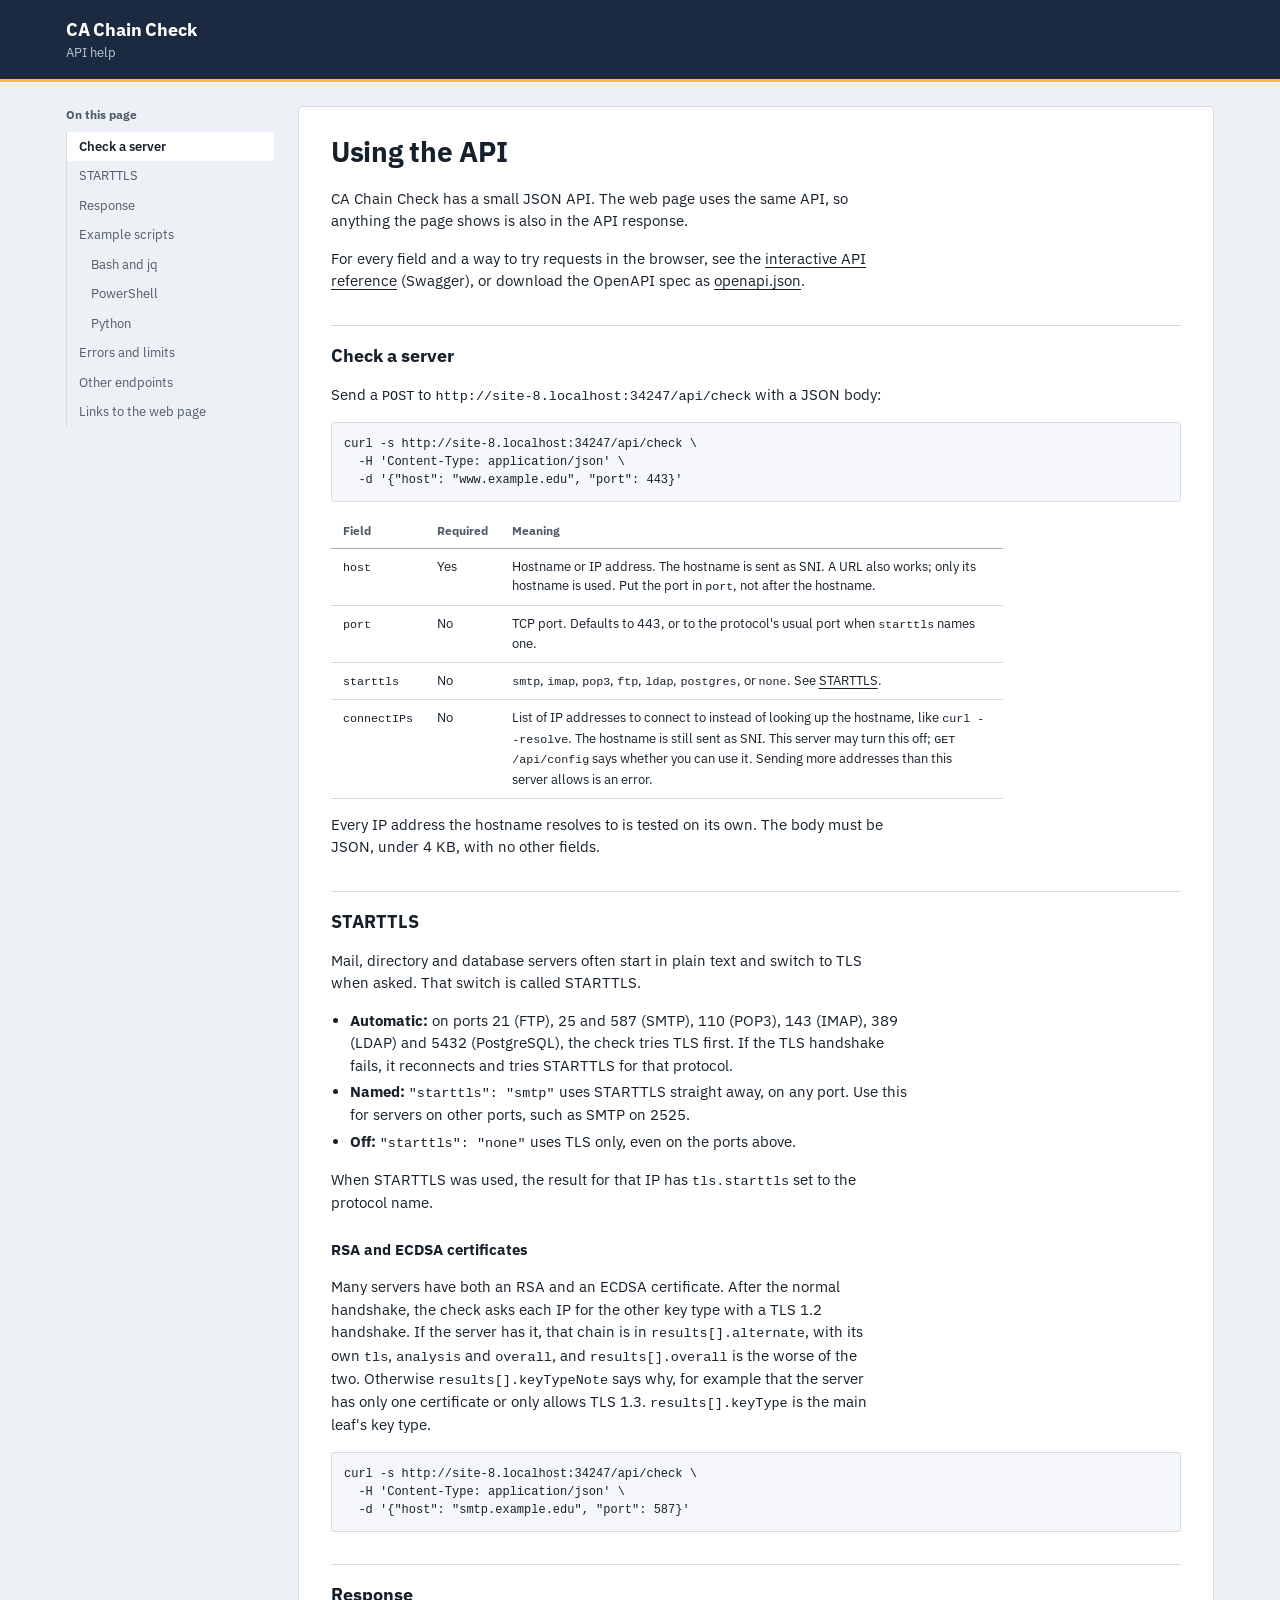
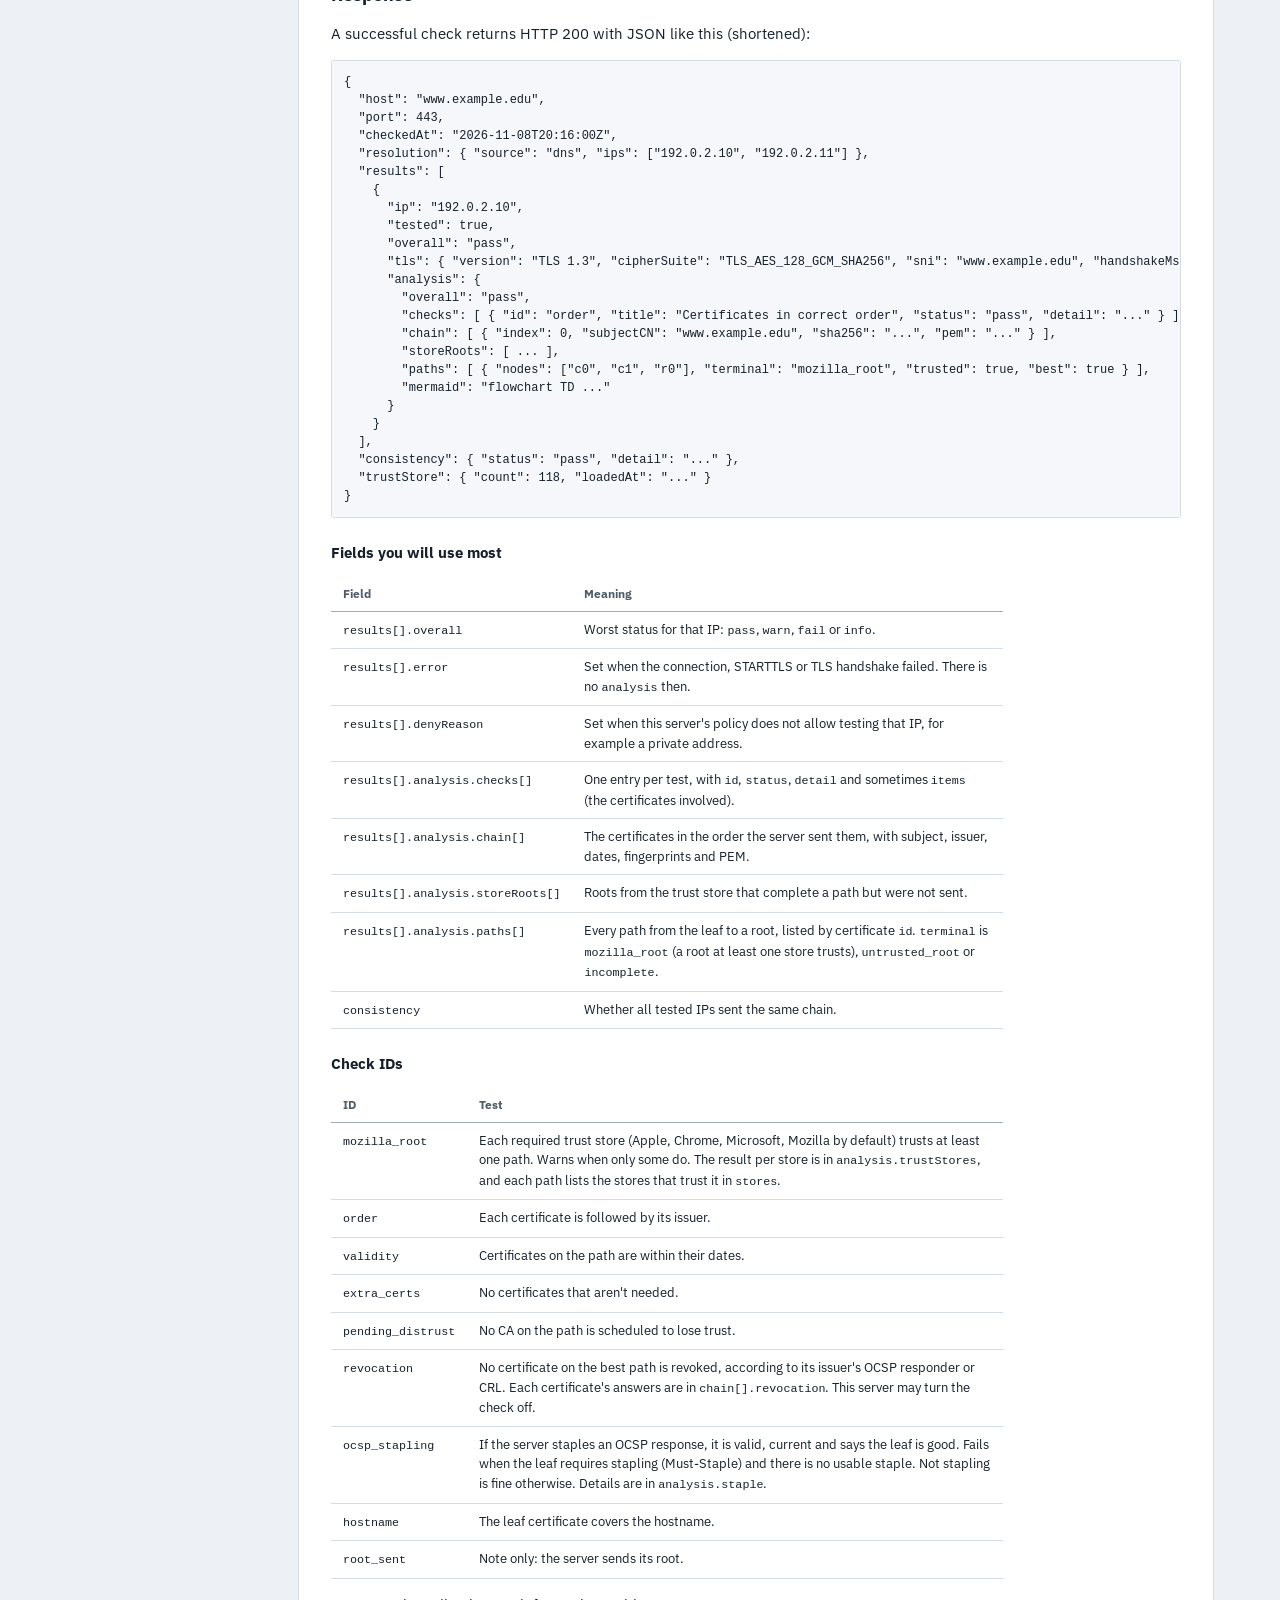
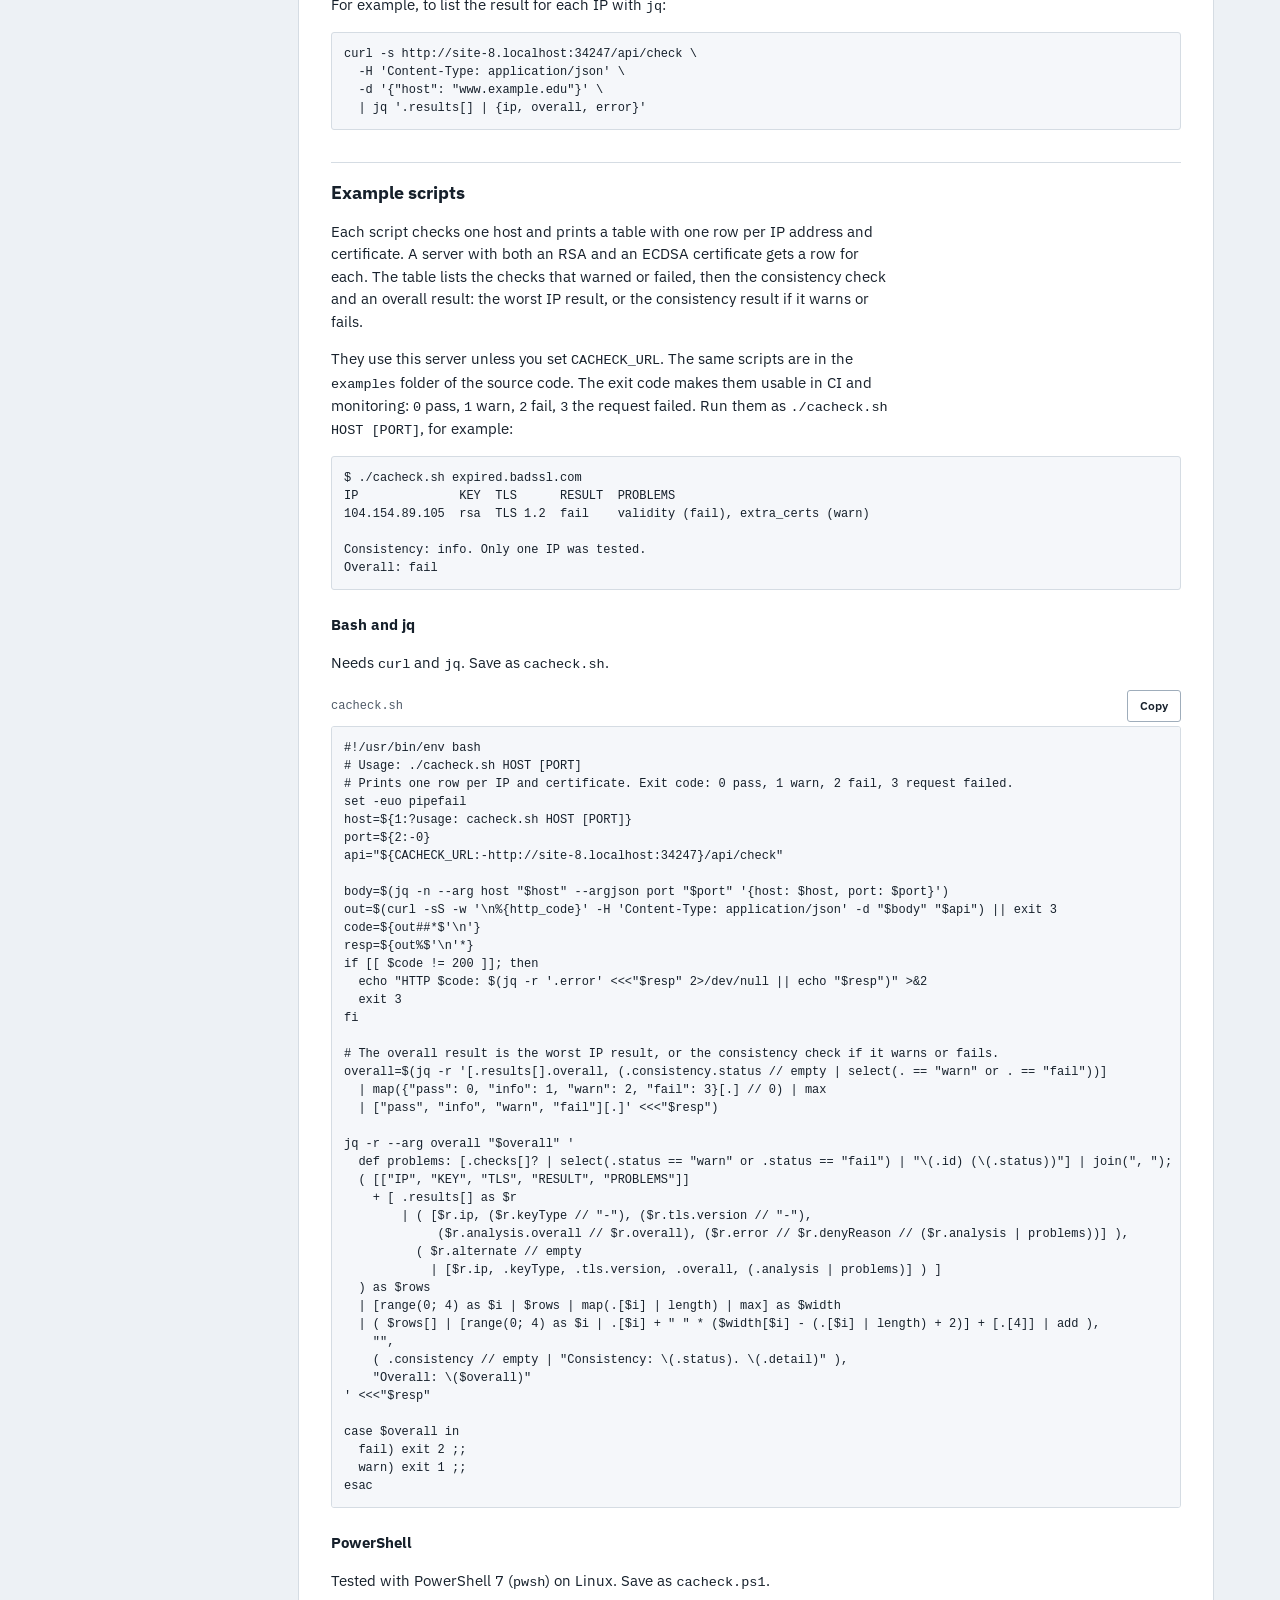
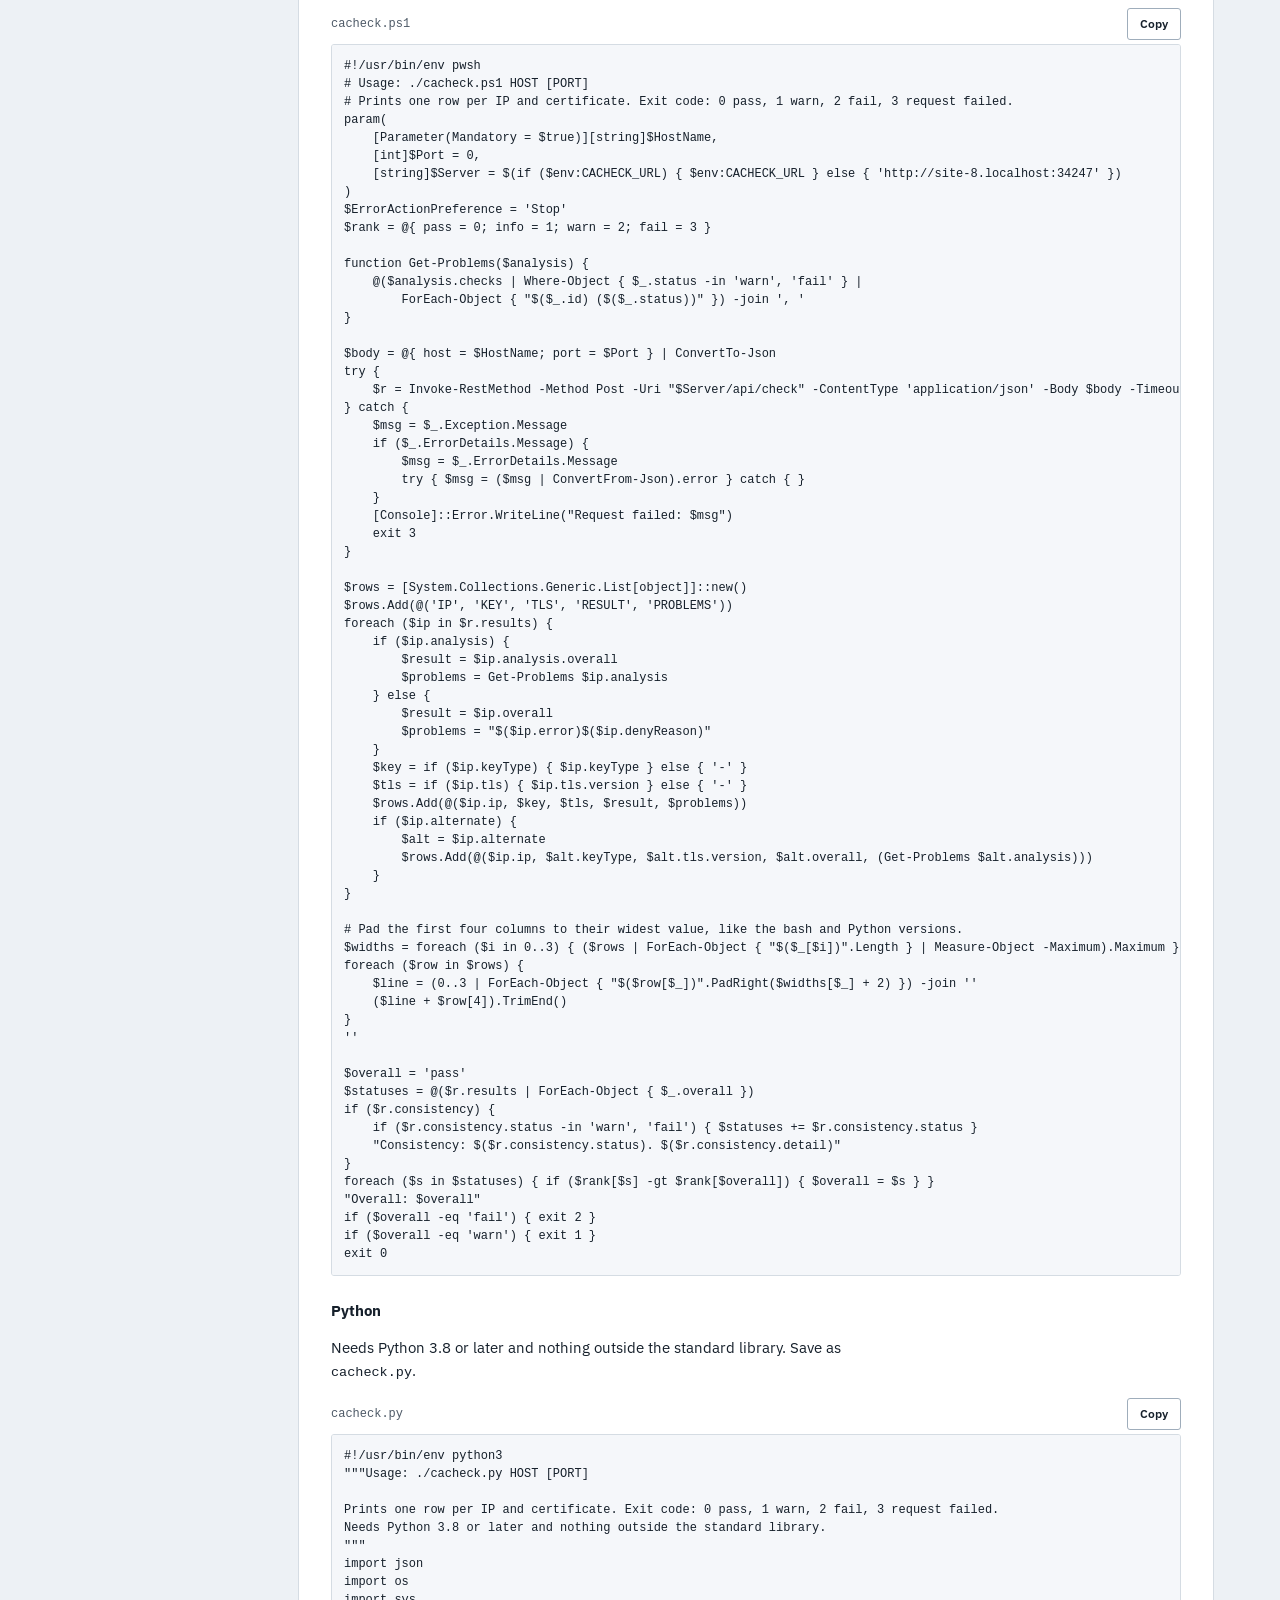
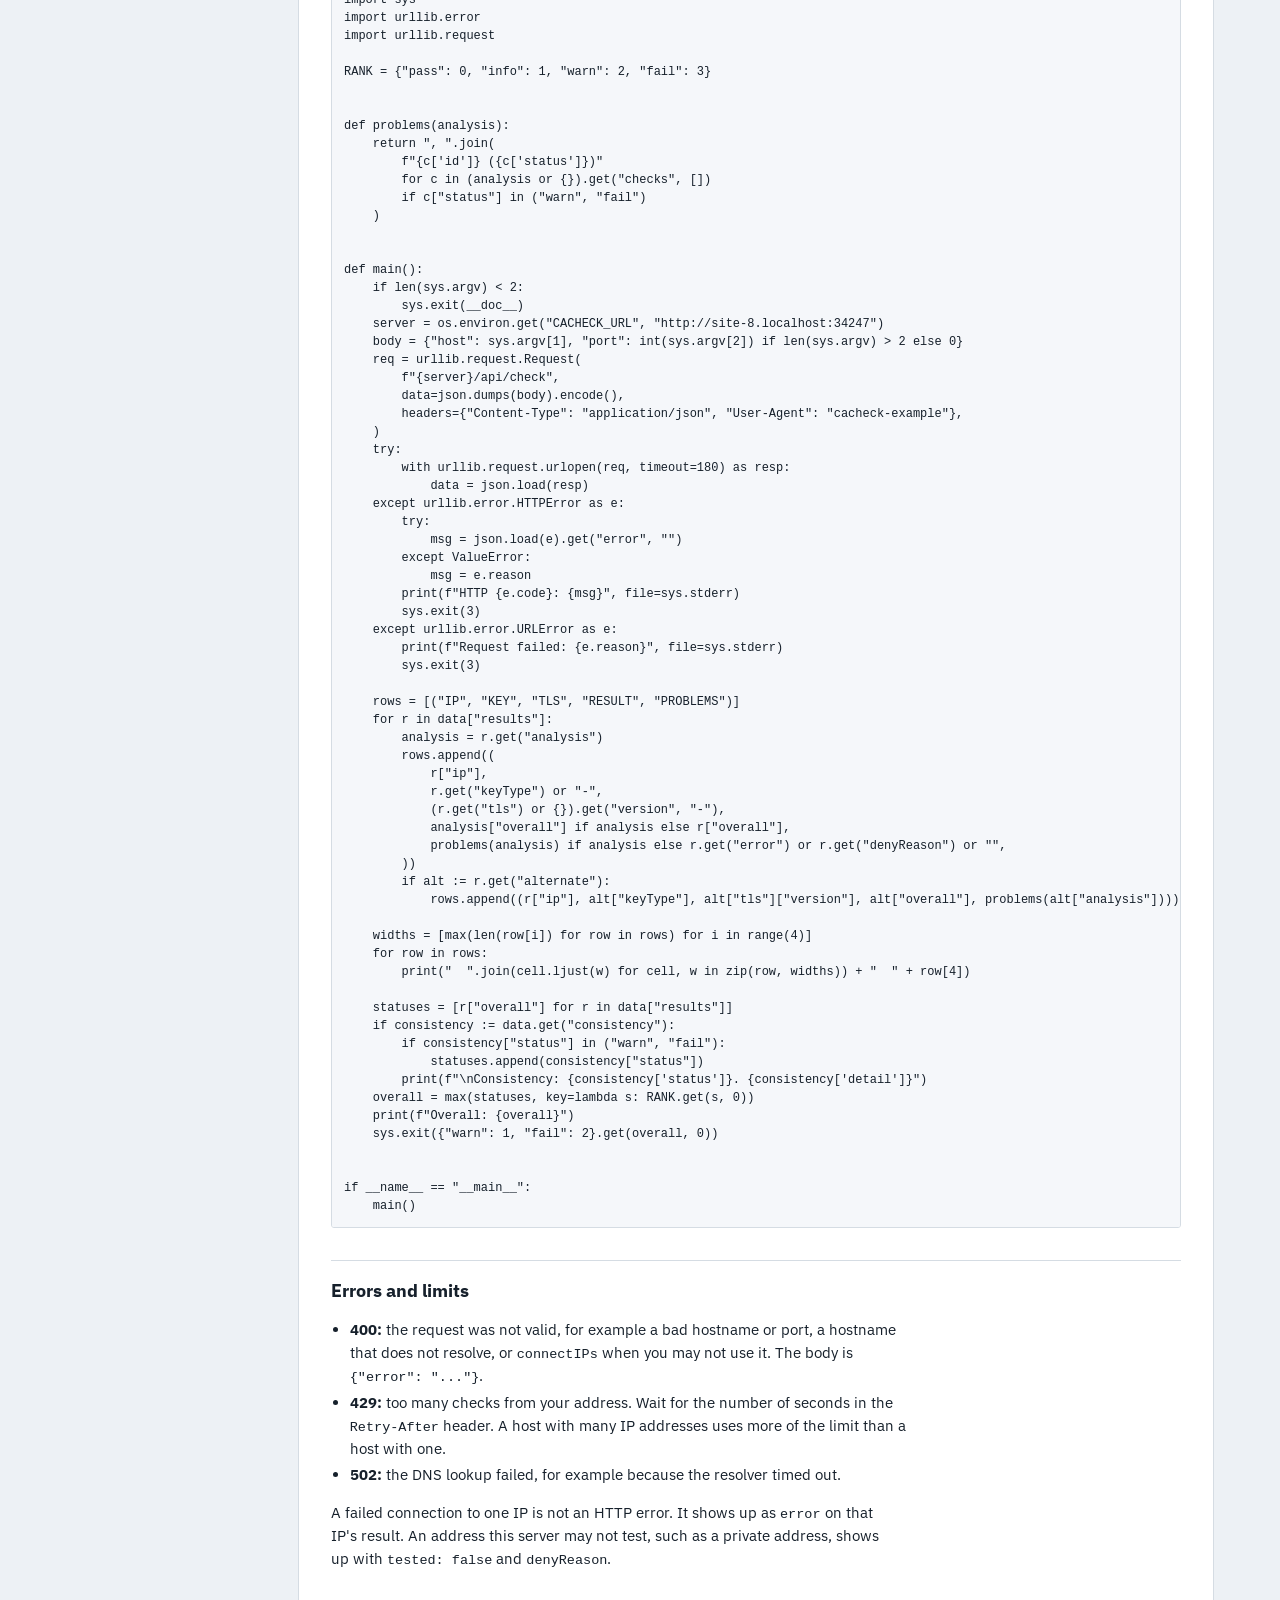
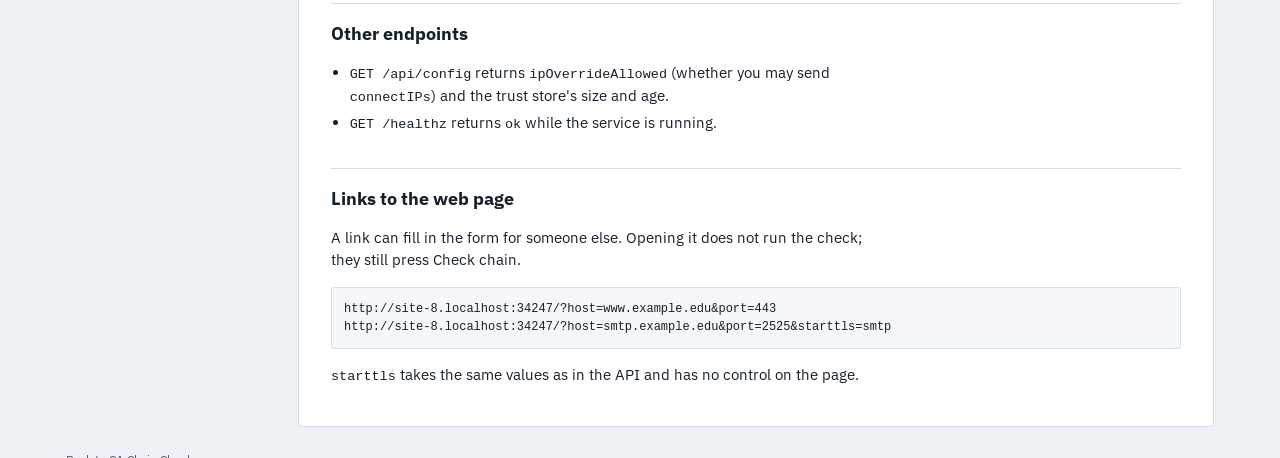
==== web/help.html @ bf5486e9 "PowerShell example: print the same table as the bash and Python scripts Format-Table added a dashed " ====
<!doctype html>
<html lang="en">
<head>
  <meta charset="utf-8">
  <meta name="viewport" content="width=device-width, initial-scale=1">
  <title>API help | CA Chain Check</title>
  <meta name="description" content="How to use the CA Chain Check API to check a server's TLS certificate chain from scripts.">
  <link rel="icon" href="favicon.svg" type="image/svg+xml">
  <link rel="preload" href="fonts/plex/ibm-plex-sans-latin-400-normal.woff2?v=1" as="font" type="font/woff2" crossorigin>
  <link rel="stylesheet" href="styles.css">
  <link rel="stylesheet" href="theme.css">
  <script src="help.js" defer></script>
</head>
<body>
  <a class="skip" href="#doc">Skip to content</a>
  <header class="bar">
    <div class="wrap">
      <div class="brand doc-brand">
        <a class="brand-name" href="./">CA Chain Check</a>
        <span class="brand-sub">API help</span>
      </div>
    </div>
  </header>

  <div class="wrap doc-layout">
    <nav class="doc-nav" aria-labelledby="doc-nav-title">
      <p id="doc-nav-title" class="doc-nav-title">On this page</p>
      <ul>
        <li><a href="#check">Check a server</a></li>
        <li><a href="#starttls">STARTTLS</a></li>
        <li><a href="#response">Response</a></li>
        <li><a href="#scripts">Example scripts</a>
          <ul>
            <li><a href="#script-bash">Bash and jq</a></li>
            <li><a href="#script-powershell">PowerShell</a></li>
            <li><a href="#script-python">Python</a></li>
          </ul>
        </li>
        <li><a href="#errors">Errors and limits</a></li>
        <li><a href="#other">Other endpoints</a></li>
        <li><a href="#links">Links to the web page</a></li>
      </ul>
    </nav>

  <main id="doc" tabindex="-1">
    <article class="sheet doc">
      <h1>Using the API</h1>
      <p>CA Chain Check has a small JSON API. The web page uses the same API, so anything the page shows is also in the API response.</p>
      <p>For every field and a way to try requests in the browser, see the <a href="swagger">interactive API reference</a> (Swagger), or download the OpenAPI spec as <a href="openapi.json">openapi.json</a>.</p>

      <h2 id="check">Check a server</h2>
      <p>Send a <code>POST</code> to <code><span data-origin>https://this-server</span>/api/check</code> with a JSON body:</p>
      <pre class="code"><code>curl -s <span data-origin>https://this-server</span>/api/check \
  -H 'Content-Type: application/json' \
  -d '{"host": "www.example.edu", "port": 443}'</code></pre>

      <table class="params">
        <thead><tr><th scope="col">Field</th><th scope="col">Required</th><th scope="col">Meaning</th></tr></thead>
        <tbody>
          <tr><td><code>host</code></td><td>Yes</td><td>Hostname or IP address. The hostname is sent as SNI. A URL also works; only its hostname is used. Put the port in <code>port</code>, not after the hostname.</td></tr>
          <tr><td><code>port</code></td><td>No</td><td>TCP port. Defaults to 443, or to the protocol's usual port when <code>starttls</code> names one.</td></tr>
          <tr><td><code>starttls</code></td><td>No</td><td><code>smtp</code>, <code>imap</code>, <code>pop3</code>, <code>ftp</code>, <code>ldap</code>, <code>postgres</code>, or <code>none</code>. See <a href="#starttls">STARTTLS</a>.</td></tr>
          <tr><td><code>connectIPs</code></td><td>No</td><td>List of IP addresses to connect to instead of looking up the hostname, like <code>curl --resolve</code>. The hostname is still sent as SNI. This server may turn this off; <code>GET /api/config</code> says whether you can use it. Sending more addresses than this server allows is an error.</td></tr>
        </tbody>
      </table>
      <p>Every IP address the hostname resolves to is tested on its own. The body must be JSON, under 4 KB, with no other fields.</p>

      <h2 id="starttls">STARTTLS</h2>
      <p>Mail, directory and database servers often start in plain text and switch to TLS when asked. That switch is called STARTTLS.</p>
      <ul>
        <li><strong>Automatic:</strong> on ports 21 (FTP), 25 and 587 (SMTP), 110 (POP3), 143 (IMAP), 389 (LDAP) and 5432 (PostgreSQL), the check tries TLS first. If the TLS handshake fails, it reconnects and tries STARTTLS for that protocol.</li>
        <li><strong>Named:</strong> <code>"starttls": "smtp"</code> uses STARTTLS straight away, on any port. Use this for servers on other ports, such as SMTP on 2525.</li>
        <li><strong>Off:</strong> <code>"starttls": "none"</code> uses TLS only, even on the ports above.</li>
      </ul>
      <p>When STARTTLS was used, the result for that IP has <code>tls.starttls</code> set to the protocol name.</p>

      <h3>RSA and ECDSA certificates</h3>
      <p>Many servers have both an RSA and an ECDSA certificate. After the normal handshake, the check asks each IP for the other key type with a TLS 1.2 handshake. If the server has it, that chain is in <code>results[].alternate</code>, with its own <code>tls</code>, <code>analysis</code> and <code>overall</code>, and <code>results[].overall</code> is the worse of the two. Otherwise <code>results[].keyTypeNote</code> says why, for example that the server has only one certificate or only allows TLS 1.3. <code>results[].keyType</code> is the main leaf's key type.</p>
      <pre class="code"><code>curl -s <span data-origin>https://this-server</span>/api/check \
  -H 'Content-Type: application/json' \
  -d '{"host": "smtp.example.edu", "port": 587}'</code></pre>

      <h2 id="response">Response</h2>
      <p>A successful check returns HTTP 200 with JSON like this (shortened):</p>
      <pre class="code"><code>{
  "host": "www.example.edu",
  "port": 443,
  "checkedAt": "2026-11-08T20:16:00Z",
  "resolution": { "source": "dns", "ips": ["192.0.2.10", "192.0.2.11"] },
  "results": [
    {
      "ip": "192.0.2.10",
      "tested": true,
      "overall": "pass",
      "tls": { "version": "TLS 1.3", "cipherSuite": "TLS_AES_128_GCM_SHA256", "sni": "www.example.edu", "handshakeMs": 42 },
      "analysis": {
        "overall": "pass",
        "checks": [ { "id": "order", "title": "Certificates in correct order", "status": "pass", "detail": "..." } ],
        "chain": [ { "index": 0, "subjectCN": "www.example.edu", "sha256": "...", "pem": "..." } ],
        "storeRoots": [ ... ],
        "paths": [ { "nodes": ["c0", "c1", "r0"], "terminal": "mozilla_root", "trusted": true, "best": true } ],
        "mermaid": "flowchart TD ..."
      }
    }
  ],
  "consistency": { "status": "pass", "detail": "..." },
  "trustStore": { "count": 118, "loadedAt": "..." }
}</code></pre>

      <h3>Fields you will use most</h3>
      <table class="params">
        <thead><tr><th scope="col">Field</th><th scope="col">Meaning</th></tr></thead>
        <tbody>
          <tr><td><code>results[].overall</code></td><td>Worst status for that IP: <code>pass</code>, <code>warn</code>, <code>fail</code> or <code>info</code>.</td></tr>
          <tr><td><code>results[].error</code></td><td>Set when the connection, STARTTLS or TLS handshake failed. There is no <code>analysis</code> then.</td></tr>
          <tr><td><code>results[].denyReason</code></td><td>Set when this server's policy does not allow testing that IP, for example a private address.</td></tr>
          <tr><td><code>results[].analysis.checks[]</code></td><td>One entry per test, with <code>id</code>, <code>status</code>, <code>detail</code> and sometimes <code>items</code> (the certificates involved).</td></tr>
          <tr><td><code>results[].analysis.chain[]</code></td><td>The certificates in the order the server sent them, with subject, issuer, dates, fingerprints and PEM.</td></tr>
          <tr><td><code>results[].analysis.storeRoots[]</code></td><td>Roots from the trust store that complete a path but were not sent.</td></tr>
          <tr><td><code>results[].analysis.paths[]</code></td><td>Every path from the leaf to a root, listed by certificate <code>id</code>. <code>terminal</code> is <code>mozilla_root</code> (a root at least one store trusts), <code>untrusted_root</code> or <code>incomplete</code>.</td></tr>
          <tr><td><code>consistency</code></td><td>Whether all tested IPs sent the same chain.</td></tr>
        </tbody>
      </table>

      <h3>Check IDs</h3>
      <table class="params">
        <thead><tr><th scope="col">ID</th><th scope="col">Test</th></tr></thead>
        <tbody>
          <tr><td><code>mozilla_root</code></td><td>Each required trust store (Apple, Chrome, Microsoft, Mozilla by default) trusts at least one path. Warns when only some do. The result per store is in <code>analysis.trustStores</code>, and each path lists the stores that trust it in <code>stores</code>.</td></tr>
          <tr><td><code>order</code></td><td>Each certificate is followed by its issuer.</td></tr>
          <tr><td><code>validity</code></td><td>Certificates on the path are within their dates.</td></tr>
          <tr><td><code>extra_certs</code></td><td>No certificates that aren't needed.</td></tr>
          <tr><td><code>pending_distrust</code></td><td>No CA on the path is scheduled to lose trust.</td></tr>
          <tr><td><code>revocation</code></td><td>No certificate on the best path is revoked, according to its issuer's OCSP responder or CRL. Each certificate's answers are in <code>chain[].revocation</code>. This server may turn the check off.</td></tr>
          <tr><td><code>ocsp_stapling</code></td><td>If the server staples an OCSP response, it is valid, current and says the leaf is good. Fails when the leaf requires stapling (Must-Staple) and there is no usable staple. Not stapling is fine otherwise. Details are in <code>analysis.staple</code>.</td></tr>
          <tr><td><code>hostname</code></td><td>The leaf certificate covers the hostname.</td></tr>
          <tr><td><code>root_sent</code></td><td>Note only: the server sends its root.</td></tr>
        </tbody>
      </table>

      <p>For example, to list the result for each IP with <code>jq</code>:</p>
      <pre class="code"><code>curl -s <span data-origin>https://this-server</span>/api/check \
  -H 'Content-Type: application/json' \
  -d '{"host": "www.example.edu"}' \
  | jq '.results[] | {ip, overall, error}'</code></pre>

      <h2 id="scripts">Example scripts</h2>
      <p>Each script checks one host and prints a table with one row per IP address and certificate. A server with both an RSA and an ECDSA certificate gets a row for each. The table lists the checks that warned or failed, then the consistency check and an overall result: the worst IP result, or the consistency result if it warns or fails.</p>
      <p>They use this server unless you set <code>CACHECK_URL</code>. The same scripts are in the <code>examples</code> folder of the source code. The exit code makes them usable in CI and monitoring: <code>0</code> pass, <code>1</code> warn, <code>2</code> fail, <code>3</code> the request failed. Run them as <code>./cacheck.sh HOST [PORT]</code>, for example:</p>
      <pre class="code"><code>$ ./cacheck.sh expired.badssl.com
IP              KEY  TLS      RESULT  PROBLEMS
104.154.89.105  rsa  TLS 1.2  fail    validity (fail), extra_certs (warn)

Consistency: info. Only one IP was tested.
Overall: fail</code></pre>

      <h3 id="script-bash">Bash and jq</h3>
      <p>Needs <code>curl</code> and <code>jq</code>. Save as <code>cacheck.sh</code>.</p>
      <pre class="code" data-copy="cacheck.sh"><code>#!/usr/bin/env bash
# Usage: ./cacheck.sh HOST [PORT]
# Prints one row per IP and certificate. Exit code: 0 pass, 1 warn, 2 fail, 3 request failed.
set -euo pipefail
host=${1:?usage: cacheck.sh HOST [PORT]}
port=${2:-0}
api="${CACHECK_URL:-<span data-origin>https://this-server</span>}/api/check"

body=$(jq -n --arg host "$host" --argjson port "$port" '{host: $host, port: $port}')
out=$(curl -sS -w '\n%{http_code}' -H 'Content-Type: application/json' -d "$body" "$api") || exit 3
code=${out##*$'\n'}
resp=${out%$'\n'*}
if [[ $code != 200 ]]; then
  echo "HTTP $code: $(jq -r '.error' &lt;&lt;&lt;"$resp" 2&gt;/dev/null || echo "$resp")" &gt;&amp;2
  exit 3
fi

# The overall result is the worst IP result, or the consistency check if it warns or fails.
overall=$(jq -r '[.results[].overall, (.consistency.status // empty | select(. == "warn" or . == "fail"))]
  | map({"pass": 0, "info": 1, "warn": 2, "fail": 3}[.] // 0) | max
  | ["pass", "info", "warn", "fail"][.]' &lt;&lt;&lt;"$resp")

jq -r --arg overall "$overall" '
  def problems: [.checks[]? | select(.status == "warn" or .status == "fail") | "\(.id) (\(.status))"] | join(", ");
  ( [["IP", "KEY", "TLS", "RESULT", "PROBLEMS"]]
    + [ .results[] as $r
        | ( [$r.ip, ($r.keyType // "-"), ($r.tls.version // "-"),
             ($r.analysis.overall // $r.overall), ($r.error // $r.denyReason // ($r.analysis | problems))] ),
          ( $r.alternate // empty
            | [$r.ip, .keyType, .tls.version, .overall, (.analysis | problems)] ) ]
  ) as $rows
  | [range(0; 4) as $i | $rows | map(.[$i] | length) | max] as $width
  | ( $rows[] | [range(0; 4) as $i | .[$i] + " " * ($width[$i] - (.[$i] | length) + 2)] + [.[4]] | add ),
    "",
    ( .consistency // empty | "Consistency: \(.status). \(.detail)" ),
    "Overall: \($overall)"
' &lt;&lt;&lt;"$resp"

case $overall in
  fail) exit 2 ;;
  warn) exit 1 ;;
esac</code></pre>

      <h3 id="script-powershell">PowerShell</h3>
      <p>Tested with PowerShell 7 (<code>pwsh</code>) on Linux. Save as <code>cacheck.ps1</code>.</p>
      <pre class="code" data-copy="cacheck.ps1"><code>#!/usr/bin/env pwsh
# Usage: ./cacheck.ps1 HOST [PORT]
# Prints one row per IP and certificate. Exit code: 0 pass, 1 warn, 2 fail, 3 request failed.
param(
    [Parameter(Mandatory = $true)][string]$HostName,
    [int]$Port = 0,
    [string]$Server = $(if ($env:CACHECK_URL) { $env:CACHECK_URL } else { '<span data-origin>https://this-server</span>' })
)
$ErrorActionPreference = 'Stop'
$rank = @{ pass = 0; info = 1; warn = 2; fail = 3 }

function Get-Problems($analysis) {
    @($analysis.checks | Where-Object { $_.status -in 'warn', 'fail' } |
        ForEach-Object { "$($_.id) ($($_.status))" }) -join ', '
}

$body = @{ host = $HostName; port = $Port } | ConvertTo-Json
try {
    $r = Invoke-RestMethod -Method Post -Uri "$Server/api/check" -ContentType 'application/json' -Body $body -TimeoutSec 180
} catch {
    $msg = $_.Exception.Message
    if ($_.ErrorDetails.Message) {
        $msg = $_.ErrorDetails.Message
        try { $msg = ($msg | ConvertFrom-Json).error } catch { }
    }
    [Console]::Error.WriteLine("Request failed: $msg")
    exit 3
}

$rows = [System.Collections.Generic.List[object]]::new()
$rows.Add(@('IP', 'KEY', 'TLS', 'RESULT', 'PROBLEMS'))
foreach ($ip in $r.results) {
    if ($ip.analysis) {
        $result = $ip.analysis.overall
        $problems = Get-Problems $ip.analysis
    } else {
        $result = $ip.overall
        $problems = "$($ip.error)$($ip.denyReason)"
    }
    $key = if ($ip.keyType) { $ip.keyType } else { '-' }
    $tls = if ($ip.tls) { $ip.tls.version } else { '-' }
    $rows.Add(@($ip.ip, $key, $tls, $result, $problems))
    if ($ip.alternate) {
        $alt = $ip.alternate
        $rows.Add(@($ip.ip, $alt.keyType, $alt.tls.version, $alt.overall, (Get-Problems $alt.analysis)))
    }
}

# Pad the first four columns to their widest value, like the bash and Python versions.
$widths = foreach ($i in 0..3) { ($rows | ForEach-Object { "$($_[$i])".Length } | Measure-Object -Maximum).Maximum }
foreach ($row in $rows) {
    $line = (0..3 | ForEach-Object { "$($row[$_])".PadRight($widths[$_] + 2) }) -join ''
    ($line + $row[4]).TrimEnd()
}
''

$overall = 'pass'
$statuses = @($r.results | ForEach-Object { $_.overall })
if ($r.consistency) {
    if ($r.consistency.status -in 'warn', 'fail') { $statuses += $r.consistency.status }
    "Consistency: $($r.consistency.status). $($r.consistency.detail)"
}
foreach ($s in $statuses) { if ($rank[$s] -gt $rank[$overall]) { $overall = $s } }
"Overall: $overall"
if ($overall -eq 'fail') { exit 2 }
if ($overall -eq 'warn') { exit 1 }
exit 0</code></pre>

      <h3 id="script-python">Python</h3>
      <p>Needs Python 3.8 or later and nothing outside the standard library. Save as <code>cacheck.py</code>.</p>
      <pre class="code" data-copy="cacheck.py"><code>#!/usr/bin/env python3
"""Usage: ./cacheck.py HOST [PORT]

Prints one row per IP and certificate. Exit code: 0 pass, 1 warn, 2 fail, 3 request failed.
Needs Python 3.8 or later and nothing outside the standard library.
"""
import json
import os
import sys
import urllib.error
import urllib.request

RANK = {"pass": 0, "info": 1, "warn": 2, "fail": 3}


def problems(analysis):
    return ", ".join(
        f"{c['id']} ({c['status']})"
        for c in (analysis or {}).get("checks", [])
        if c["status"] in ("warn", "fail")
    )


def main():
    if len(sys.argv) &lt; 2:
        sys.exit(__doc__)
    server = os.environ.get("CACHECK_URL", "<span data-origin>https://this-server</span>")
    body = {"host": sys.argv[1], "port": int(sys.argv[2]) if len(sys.argv) &gt; 2 else 0}
    req = urllib.request.Request(
        f"{server}/api/check",
        data=json.dumps(body).encode(),
        headers={"Content-Type": "application/json", "User-Agent": "cacheck-example"},
    )
    try:
        with urllib.request.urlopen(req, timeout=180) as resp:
            data = json.load(resp)
    except urllib.error.HTTPError as e:
        try:
            msg = json.load(e).get("error", "")
        except ValueError:
            msg = e.reason
        print(f"HTTP {e.code}: {msg}", file=sys.stderr)
        sys.exit(3)
    except urllib.error.URLError as e:
        print(f"Request failed: {e.reason}", file=sys.stderr)
        sys.exit(3)

    rows = [("IP", "KEY", "TLS", "RESULT", "PROBLEMS")]
    for r in data["results"]:
        analysis = r.get("analysis")
        rows.append((
            r["ip"],
            r.get("keyType") or "-",
            (r.get("tls") or {}).get("version", "-"),
            analysis["overall"] if analysis else r["overall"],
            problems(analysis) if analysis else r.get("error") or r.get("denyReason") or "",
        ))
        if alt := r.get("alternate"):
            rows.append((r["ip"], alt["keyType"], alt["tls"]["version"], alt["overall"], problems(alt["analysis"])))

    widths = [max(len(row[i]) for row in rows) for i in range(4)]
    for row in rows:
        print("  ".join(cell.ljust(w) for cell, w in zip(row, widths)) + "  " + row[4])

    statuses = [r["overall"] for r in data["results"]]
    if consistency := data.get("consistency"):
        if consistency["status"] in ("warn", "fail"):
            statuses.append(consistency["status"])
        print(f"\nConsistency: {consistency['status']}. {consistency['detail']}")
    overall = max(statuses, key=lambda s: RANK.get(s, 0))
    print(f"Overall: {overall}")
    sys.exit({"warn": 1, "fail": 2}.get(overall, 0))


if __name__ == "__main__":
    main()</code></pre>

      <h2 id="errors">Errors and limits</h2>
      <ul>
        <li><strong>400:</strong> the request was not valid, for example a bad hostname or port, a hostname that does not resolve, or <code>connectIPs</code> when you may not use it. The body is <code>{"error": "..."}</code>.</li>
        <li><strong>429:</strong> too many checks from your address. Wait for the number of seconds in the <code>Retry-After</code> header. A host with many IP addresses uses more of the limit than a host with one.</li>
        <li><strong>502:</strong> the DNS lookup failed, for example because the resolver timed out.</li>
      </ul>
      <p>A failed connection to one IP is not an HTTP error. It shows up as <code>error</code> on that IP's result. An address this server may not test, such as a private address, shows up with <code>tested: false</code> and <code>denyReason</code>.</p>

      <h2 id="other">Other endpoints</h2>
      <ul>
        <li><code>GET /api/config</code> returns <code>ipOverrideAllowed</code> (whether you may send <code>connectIPs</code>) and the trust store's size and age.</li>
        <li><code>GET /healthz</code> returns <code>ok</code> while the service is running.</li>
      </ul>

      <h2 id="links">Links to the web page</h2>
      <p>A link can fill in the form for someone else. Opening it does not run the check; they still press Check chain.</p>
      <pre class="code"><code><span data-origin>https://this-server</span>/?host=www.example.edu&amp;port=443
<span data-origin>https://this-server</span>/?host=smtp.example.edu&amp;port=2525&amp;starttls=smtp</code></pre>
      <p><code>starttls</code> takes the same values as in the API and has no control on the page.</p>
    </article>
  </main>
  </div>
  <div id="announce" class="sr" role="status" aria-live="polite" aria-atomic="true"></div>

  <footer class="wrap foot">
    <a href="./">Back to CA Chain Check</a>
  </footer>
</body>
</html>
---- web/styles.css ----
/* IBM Plex Sans (SIL Open Font License 1.1, fonts/plex/OFL.txt), self-hosted:
   the CSP allows fonts from this site only. Latin and Latin Extended,
   in the three weights the page uses. */
@font-face {
  font-family: "IBM Plex Sans";
  src: url("fonts/plex/ibm-plex-sans-latin-ext-400-normal.woff2?v=1") format("woff2");
  font-weight: 400;
  font-style: normal;
  font-display: swap;
  unicode-range: U+0100-02BA,U+02BD-02C5,U+02C7-02CC,U+02CE-02D7,U+02DD-02FF,U+0304,U+0308,U+0329,U+1D00-1DBF,U+1E00-1E9F,U+1EF2-1EFF,U+2020,U+20A0-20AB,U+20AD-20C0,U+2113,U+2C60-2C7F,U+A720-A7FF;
}
@font-face {
  font-family: "IBM Plex Sans";
  src: url("fonts/plex/ibm-plex-sans-latin-400-normal.woff2?v=1") format("woff2");
  font-weight: 400;
  font-style: normal;
  font-display: swap;
  unicode-range: U+0000-00FF,U+0131,U+0152-0153,U+02BB-02BC,U+02C6,U+02DA,U+02DC,U+0304,U+0308,U+0329,U+2000-206F,U+20AC,U+2122,U+2191,U+2193,U+2212,U+2215,U+FEFF,U+FFFD;
}
@font-face {
  font-family: "IBM Plex Sans";
  src: url("fonts/plex/ibm-plex-sans-latin-ext-600-normal.woff2?v=1") format("woff2");
  font-weight: 600;
  font-style: normal;
  font-display: swap;
  unicode-range: U+0100-02BA,U+02BD-02C5,U+02C7-02CC,U+02CE-02D7,U+02DD-02FF,U+0304,U+0308,U+0329,U+1D00-1DBF,U+1E00-1E9F,U+1EF2-1EFF,U+2020,U+20A0-20AB,U+20AD-20C0,U+2113,U+2C60-2C7F,U+A720-A7FF;
}
@font-face {
  font-family: "IBM Plex Sans";
  src: url("fonts/plex/ibm-plex-sans-latin-600-normal.woff2?v=1") format("woff2");
  font-weight: 600;
  font-style: normal;
  font-display: swap;
  unicode-range: U+0000-00FF,U+0131,U+0152-0153,U+02BB-02BC,U+02C6,U+02DA,U+02DC,U+0304,U+0308,U+0329,U+2000-206F,U+20AC,U+2122,U+2191,U+2193,U+2212,U+2215,U+FEFF,U+FFFD;
}
@font-face {
  font-family: "IBM Plex Sans";
  src: url("fonts/plex/ibm-plex-sans-latin-ext-700-normal.woff2?v=1") format("woff2");
  font-weight: 700;
  font-style: normal;
  font-display: swap;
  unicode-range: U+0100-02BA,U+02BD-02C5,U+02C7-02CC,U+02CE-02D7,U+02DD-02FF,U+0304,U+0308,U+0329,U+1D00-1DBF,U+1E00-1E9F,U+1EF2-1EFF,U+2020,U+20A0-20AB,U+20AD-20C0,U+2113,U+2C60-2C7F,U+A720-A7FF;
}
@font-face {
  font-family: "IBM Plex Sans";
  src: url("fonts/plex/ibm-plex-sans-latin-700-normal.woff2?v=1") format("woff2");
  font-weight: 700;
  font-style: normal;
  font-display: swap;
  unicode-range: U+0000-00FF,U+0131,U+0152-0153,U+02BB-02BC,U+02C6,U+02DA,U+02DC,U+0304,U+0308,U+0329,U+2000-206F,U+20AC,U+2122,U+2191,U+2193,U+2212,U+2215,U+FEFF,U+FFFD;
}

/* Default palette: a night-sky navy band over snow-white report sheets, a
   teal action colour and a yellow rule under the band (a knit winter hat and
   its pom-pom). Deployments override any of these tokens locally through
   THEME_COLORS, which the server renders into /theme.css (see README).
   The accent marks action, selection and focus only; it is never a status. */
:root {
  --accent: #138c9c;
  --accent-ink: #000000;
  --accent-hover: #1aa5b8;
  --bar: #1b2a41;
  --bar-ink: #ffffff;
  --bar-muted: #b9c6d3;
  --bar-field: #24364f;
  --bar-line: #4a5f80;
  --bar-line-hover: #7488a6;
  --bar-placeholder: #93a3b8;
  --bar-error: #ffb4ab;
  --bar-edge: #f2c230;

  --ground: #edf1f5;
  --sheet: #ffffff;
  --sheet-alt: #f5f7fa;
  --ink: #16202b;
  --muted: #4f5b68;
  --rule: #d5dce3;
  --rule-strong: #9fadbb;
  --link: #16202b;

  --fail: #b3261e;   --fail-bg: #fbeceb;
  --warn: #8a5a00;   --warn-bg: #fbf3e0;
  --note: #35577a;   --note-bg: #ebf1f6;
  --pass: #2c6a3d;   --pass-bg: #e9f3ec;

  --plate: #ffffff;
  --plate-ink: #16202b;
  --plate-muted: #4f5b68;
  --mono: ui-monospace, "SF Mono", "Cascadia Mono", "JetBrains Mono", Menlo, Consolas, monospace;
  --sans: "IBM Plex Sans", system-ui, -apple-system, "Segoe UI", Roboto, Arial, sans-serif;

  /* fixed type scale: 12 / 13 / 15 / 18 / 22 / 28 px */
  --fs-xs: 0.75rem;
  --fs-sm: 0.8125rem;
  --fs-md: 0.9375rem;
  --fs-lg: 1.125rem;
  --fs-xl: 1.375rem;
  --fs-2xl: 1.75rem;
  --s1: 4px; --s2: 8px; --s3: 12px; --s4: 16px; --s5: 24px; --s6: 32px; --s7: 48px;
  color-scheme: light;
}
@media (prefers-color-scheme: dark) {
  :root {
    --bar: #0e1726;
    --bar-field: #18263a;
    --ground: #10151b;
    --sheet: #181f27;
    --sheet-alt: #1e2630;
    --ink: #e8edf2;
    --muted: #a5b1bd;
    --rule: #2d3742;
    --rule-strong: #4b5866;
    --link: #e8edf2;
    --fail: #ff8a7f;   --fail-bg: #3a1714;
    --warn: #e7b65a;   --warn-bg: #33270f;
    --note: #9cc1e6;   --note-bg: #16263a;
    --pass: #7fcf94;   --pass-bg: #142a1b;
    --plate: #dfe5ea;
    color-scheme: dark;
  }
}

* { box-sizing: border-box; }
html { -webkit-text-size-adjust: 100%; scroll-padding-top: var(--s4); }
body {
  margin: 0;
  background: var(--ground);
  color: var(--ink);
  font: 400 var(--fs-md)/1.5 var(--sans);
  font-variant-numeric: tabular-nums;
}
::selection { background: color-mix(in srgb, var(--accent) 30%, transparent); color: inherit; }
:focus-visible { outline: 2px solid var(--accent); outline-offset: 2px; }
a { color: var(--link); text-underline-offset: 3px; text-decoration-thickness: 1px; }
a:hover { text-decoration-color: var(--accent); }
.wrap { max-width: 1180px; margin: 0 auto; padding: 0 var(--s4); }
.skip { position: absolute; left: -999px; top: 0; background: var(--accent); color: var(--accent-ink); padding: var(--s2) var(--s3); z-index: 10; }
.skip:focus { left: var(--s2); }
.sr { position: absolute; width: 1px; height: 1px; overflow: hidden; clip: rect(0 0 0 0); white-space: nowrap; }
svg.i { width: 16px; height: 16px; flex: none; fill: none; stroke: currentColor; stroke-width: 1.75; stroke-linecap: round; stroke-linejoin: round; vertical-align: -3px; }

/* ---------- Header band ---------- */
.bar {
  background: var(--bar);
  color: var(--bar-ink);
  border-bottom: 3px solid var(--bar-edge);
}
.bar-inner { display: grid; grid-template-columns: minmax(180px, 240px) 1fr; gap: var(--s5); padding-top: var(--s4); padding-bottom: var(--s4); align-items: start; }
.brand { display: flex; flex-direction: column; padding-top: 22px; }
.brand-name { font-size: var(--fs-lg); font-weight: 700; letter-spacing: -0.01em; }
.brand-sub { font-size: var(--fs-sm); color: var(--bar-muted); }
.probe-row { display: flex; gap: var(--s3); align-items: flex-end; }
.field { display: flex; flex-direction: column; gap: var(--s1); min-width: 0; }
.field > span { font-size: var(--fs-xs); font-weight: 600; color: var(--bar-muted); }
.field.host { flex: 1 1 auto; }
.field.port { flex: 0 0 96px; }
.bar input {
  font: inherit; font-family: var(--mono); font-size: var(--fs-md);
  height: 40px; padding: 0 var(--s3);
  color: var(--bar-ink); background: var(--bar-field);
  border: 1px solid var(--bar-line); border-radius: 3px; width: 100%;
}
.bar input::placeholder { color: var(--bar-placeholder); }
.bar input:hover { border-color: var(--bar-line-hover); }
.bar input:focus-visible { outline-offset: 0; border-color: var(--accent); }
.btn-primary {
  font: inherit; font-weight: 700; height: 40px; padding: 0 var(--s5);
  background: var(--accent); color: var(--accent-ink);
  border: 0; border-radius: 3px; cursor: pointer; white-space: nowrap;
}
.btn-primary:hover { background: var(--accent-hover); }
.btn-primary:focus-visible { outline-color: #fff; }
.btn-primary:disabled { opacity: 0.65; cursor: progress; }
.advanced { margin-top: var(--s2); font-size: var(--fs-sm); }
.advanced summary { cursor: pointer; color: var(--bar-muted); width: max-content; padding: 4px 0; }
.advanced summary:hover { color: var(--bar-ink); }
.advanced .field { margin-top: var(--s2); max-width: 560px; }
.form-error { color: var(--bar-error); margin: var(--s2) 0 0; font-size: var(--fs-sm); }

/* ---------- Report sheet ---------- */
main.wrap { padding-top: var(--s5); padding-bottom: var(--s5); }
main:focus { outline: none; }
.sheet { background: var(--sheet); border: 1px solid var(--rule); border-radius: 4px; }
.report-head { padding: var(--s5) var(--s5) var(--s4); border-bottom: 1px solid var(--rule); }
.report-head h1 { margin: 0; font-size: var(--fs-2xl); line-height: 1.2; letter-spacing: -0.015em; font-weight: 700; overflow-wrap: anywhere; }
.report-head .resolution { margin: var(--s1) 0 0; color: var(--muted); font-size: var(--fs-sm); }
.mono { font-family: var(--mono); font-size: 0.92em; overflow-wrap: anywhere; }
/* Cells size to their content and stretch to fill each row, so a wrapped row never leaves empty cells. */
.meta { display: flex; flex-wrap: wrap; gap: 0; margin: var(--s4) 0 0; border: 1px solid var(--rule); border-radius: 3px; overflow: hidden; }
.meta div { flex: 1 1 auto; min-width: 128px; padding: var(--s2) var(--s3); box-shadow: 1px 0 0 var(--rule), 0 1px 0 var(--rule); }
.meta div.wide { flex-grow: 2; }
.meta dt { font-size: var(--fs-xs); color: var(--muted); font-weight: 600; }
.meta dd { margin: 0; font-size: var(--fs-sm); font-weight: 600; overflow-wrap: break-word; }

/* Tabs */
.tabs { display: flex; gap: 0; padding: 0 var(--s5); border-bottom: 1px solid var(--rule); overflow-x: auto; }
.tab {
  font: inherit; font-family: var(--mono); font-size: var(--fs-sm);
  background: none; border: 0; border-bottom: 3px solid transparent; color: var(--muted);
  padding: var(--s3) var(--s3) calc(var(--s3) - 3px); margin-bottom: -1px; cursor: pointer;
  display: inline-flex; gap: var(--s2); align-items: center; white-space: nowrap;
}
.tab:hover { color: var(--ink); }
.tab[aria-selected="true"] { color: var(--ink); border-bottom-color: var(--accent); font-weight: 600; }
/* RSA / ECDSA certificate switch inside an IP panel. */
.keytypes { margin: 0 0 var(--s4); }
.keytypes p { margin: 0 0 var(--s2); color: var(--muted); font-size: var(--fs-sm); }
.seg-group { display: inline-flex; flex-wrap: wrap; border: 1px solid var(--rule-strong); border-radius: 6px; overflow: hidden; }
.seg { font: inherit; font-size: var(--fs-sm); color: var(--muted); background: var(--sheet); border: 0; padding: 8px 14px; min-height: 40px; cursor: pointer; display: inline-flex; gap: 8px; align-items: center; }
.seg + .seg { border-left: 1px solid var(--rule-strong); }
.seg:hover { color: var(--ink); background: var(--sheet-alt); }
.seg[aria-pressed="true"] { color: var(--accent-ink); font-weight: 600; background: var(--accent); }
.seg[aria-pressed="true"] .flag { color: inherit; }
.seg:focus-visible { outline: 2px solid var(--accent); outline-offset: -2px; }
.keynote { margin: calc(-1 * var(--s2)) 0 var(--s4); color: var(--muted); font-size: var(--fs-sm); }

.panel { padding: var(--s5); }
.panel > section + section { margin-top: var(--s6); }
h2.sec { font-size: var(--fs-lg); margin: 0 0 var(--s3); font-weight: 700; display: flex; align-items: baseline; gap: var(--s3); flex-wrap: wrap; }
h2.sec small { font-size: var(--fs-sm); font-weight: 400; color: var(--muted); }

/* Flags: word + shape, colour only as reinforcement */
.flag { display: inline-flex; align-items: center; gap: 6px; font-size: var(--fs-xs); font-weight: 700; letter-spacing: 0.04em; text-transform: uppercase; white-space: nowrap; }
.flag.fail { color: var(--fail); } .flag.warn { color: var(--warn); }
.flag.info { color: var(--note); } .flag.pass { color: var(--pass); }

/* Interpretation */
.interp { border: 1px solid var(--rule-strong); border-radius: 3px; padding: var(--s4) var(--s5); background: var(--sheet-alt); }
.interp.fail { background: var(--fail-bg); border-color: color-mix(in srgb, var(--fail) 45%, transparent); }
.interp.warn { background: var(--warn-bg); border-color: color-mix(in srgb, var(--warn) 45%, transparent); }
.interp.pass { background: var(--pass-bg); border-color: color-mix(in srgb, var(--pass) 40%, transparent); }
.interp-top { display: flex; justify-content: space-between; align-items: flex-start; gap: var(--s4); }
.interp .verdict { margin: 0; font-size: var(--fs-xl); font-weight: 700; line-height: 1.3; letter-spacing: -0.01em; display: flex; gap: var(--s2); align-items: center; }
.interp .verdict svg.i { width: 22px; height: 22px; }
.interp.fail .verdict { color: var(--fail); } .interp.warn .verdict { color: var(--warn); } .interp.pass .verdict { color: var(--pass); }
.fixes { margin: var(--s3) 0 0; padding-left: 1.25em; max-width: 64ch; }
.fixes li { margin-top: var(--s2); }
.fixes li::marker { font-weight: 700; }
.fixes ul { margin: var(--s1) 0 0; padding-left: 1.1em; font-size: var(--fs-sm); }

/* Result table */
table.results { width: 100%; border-collapse: collapse; font-size: var(--fs-sm); }
.results th { text-align: left; font-size: var(--fs-xs); font-weight: 700; color: var(--muted); padding: var(--s2) var(--s3); border-bottom: 1px solid var(--rule-strong); }
.results td { padding: var(--s3); border-bottom: 1px solid var(--rule); vertical-align: top; }
.results tr.fail td { background: var(--fail-bg); }
.results tr.warn td { background: var(--warn-bg); }
.results td.test { font-weight: 600; width: 22%; }
.results td.expected { color: var(--muted); width: 26%; }
.results td.flagcell { width: 96px; }
.results ul { margin: var(--s1) 0 0; padding-left: 1.1em; overflow-wrap: anywhere; }

/* Validity range graph */
.range { border: 1px solid var(--rule); border-radius: 3px; padding: var(--s3) var(--s4) var(--s2); }
.range-row { display: grid; grid-template-columns: minmax(0, 15rem) 1fr minmax(0, 11rem); gap: var(--s3); align-items: center; min-height: 32px; }
.range-row + .range-row { border-top: 1px dashed var(--rule); }
.range-label { font-size: var(--fs-sm); font-weight: 600; overflow: hidden; text-overflow: ellipsis; white-space: nowrap; }
.range-label .pos { color: var(--muted); font-weight: 400; margin-right: 6px; }
.range-dates { font-size: var(--fs-xs); color: var(--muted); text-align: right; white-space: nowrap; }
.range-dates b { color: var(--ink); font-weight: 600; }
.range-dates.fail b { color: var(--fail); } .range-dates.warn b { color: var(--warn); }
.track { position: relative; height: 32px; }
.bar-v { position: absolute; top: 11px; height: 10px; background: var(--ink); border-radius: 1px; min-width: 3px; opacity: 0.82; }
.bar-v.store { background: transparent; border: 1.5px dashed var(--ink); opacity: 0.6; }
.bar-v.expiring_soon { background: var(--warn); opacity: 1; }
.bar-v.expired, .bar-v.not_yet_valid { background: repeating-linear-gradient(135deg, var(--fail) 0 3px, transparent 3px 6px); border: 1.5px solid var(--fail); opacity: 1; }
.bar-v.cut-l { border-top-left-radius: 0; border-bottom-left-radius: 0; -webkit-mask: linear-gradient(90deg, transparent, #000 10px); mask: linear-gradient(90deg, transparent, #000 10px); }
.bar-v.cut-r { -webkit-mask: linear-gradient(270deg, transparent, #000 10px); mask: linear-gradient(270deg, transparent, #000 10px); }
.today { position: absolute; top: 0; bottom: 0; width: 0; border-left: 1.5px solid var(--ink); }
.axis { position: relative; height: 22px; margin-left: calc(15rem + var(--s3)); margin-right: calc(11rem + var(--s3)); font-size: var(--fs-xs); color: var(--muted); }
.axis span { position: absolute; top: 4px; transform: translateX(-50%); white-space: nowrap; }
.axis span.today-l { color: var(--ink); font-weight: 700; top: 4px; }
.axis span.today-l::before { content: ""; position: absolute; left: 50%; top: -6px; height: 6px; border-left: 1.5px solid var(--ink); }
.bar-v.short { min-width: 10px; -webkit-mask: none; mask: none; }

/* Certificate rows */
.certs { border: 1px solid var(--rule); border-radius: 3px; }
.cert-head, details.cert > summary {
  display: grid; grid-template-columns: 3rem minmax(0, 1.3fr) minmax(0, 1.1fr) 7.5rem minmax(0, 1.2fr) 1.25rem;
  gap: var(--s3); align-items: center; padding: var(--s2) var(--s3);
}
.cert-head { font-size: var(--fs-xs); font-weight: 700; color: var(--muted); border-bottom: 1px solid var(--rule-strong); }
details.cert + details.cert { border-top: 1px solid var(--rule); }
details.cert > summary { list-style: none; cursor: pointer; font-size: var(--fs-sm); min-height: 48px; }
details.cert > summary::-webkit-details-marker { display: none; }
details.cert > summary:hover { background: var(--sheet-alt); }
details.cert[open] > summary { background: var(--sheet-alt); border-bottom: 1px solid var(--rule); }
.c-pos { font-weight: 700; color: var(--muted); }
.c-subj { font-weight: 600; overflow-wrap: anywhere; }
.c-iss { color: var(--muted); overflow-wrap: anywhere; }
.c-exp b { font-weight: 600; }
.c-exp.fail b { color: var(--fail); } .c-exp.warn b { color: var(--warn); }
.c-flags { display: flex; flex-wrap: wrap; gap: 4px 10px; }
/* Root store results: one entry per store, icon + name + word. */
.stores { list-style: none; margin: var(--s2) 0 0; padding: 0; display: flex; flex-wrap: wrap; gap: 4px 14px; }
.results td.result ul.stores { padding: 0; }
.stores li { margin: 0; }
.store-word { font-weight: 400; }
.kv dd .stores { margin: 0 0 var(--s1); }
/* Explanatory tooltip on a store name; shown on hover and keyboard focus. */
.tip { position: relative; text-decoration: underline dotted; text-underline-offset: 3px; cursor: help; }
.tip:focus-visible { outline: 2px solid var(--accent); outline-offset: 2px; border-radius: 2px; }
.tip:hover::after, .tip:focus-visible::after {
  content: attr(data-tip); position: absolute; z-index: 20; left: 0; bottom: calc(100% + 6px);
  width: max-content; max-width: min(34ch, 72vw); white-space: normal; text-align: left;
  font-size: var(--fs-xs); font-weight: 400; line-height: 1.4; color: var(--sheet); background: var(--ink);
  padding: 6px 8px; border-radius: 4px; box-shadow: 0 2px 8px rgb(0 0 0 / 0.18); pointer-events: none;
}
.tag { font-size: var(--fs-xs); font-weight: 600; color: var(--muted); white-space: nowrap; display: inline-flex; gap: 4px; align-items: center; }
.tag.fail { color: var(--fail); } .tag.warn { color: var(--warn); } .tag.pass { color: var(--pass); } .tag.info { color: var(--note); }
.chev { color: var(--muted); transition: transform 160ms cubic-bezier(0.2, 0.7, 0.2, 1); }
details[open] > summary .chev { transform: rotate(90deg); }
.cert-body { padding: var(--s4) var(--s4) var(--s4) calc(3rem + var(--s3) * 2); }
dl.kv { display: grid; grid-template-columns: minmax(9rem, max-content) 1fr; gap: 6px var(--s4); margin: 0; font-size: var(--fs-sm); }
dl.kv dt { color: var(--muted); }
dl.kv dd { margin: 0; overflow-wrap: anywhere; min-width: 0; }
.pem-head { display: flex; justify-content: space-between; align-items: center; margin: var(--s4) 0 var(--s2); font-size: var(--fs-sm); font-weight: 700; }
.btn-quiet {
  font: inherit; font-size: var(--fs-xs); font-weight: 600; color: var(--ink);
  background: var(--sheet); border: 1px solid var(--rule-strong); border-radius: 3px;
  min-height: 32px; padding: 4px 12px; cursor: pointer; display: inline-flex; gap: 6px; align-items: center;
}
.btn-quiet:hover { border-color: var(--ink); }
pre.pem {
  margin: 0; padding: var(--s3); background: var(--sheet-alt); border: 1px solid var(--rule); border-radius: 3px;
  font: var(--fs-xs)/1.45 var(--mono); overflow: auto; max-height: 260px;
  scrollbar-color: var(--rule-strong) transparent; scrollbar-width: thin;
}

/* Paths figure: a light plate in both themes so diagram colours stay true */
figure.plate { margin: 0; background: var(--plate); color: var(--plate-ink); border: 1px solid var(--rule); border-radius: 3px; padding: var(--s4); overflow-x: auto; text-align: center; }
figure.plate svg { max-width: 100%; height: auto; }
figure.plate figcaption { text-align: left; margin-top: var(--s4); padding-top: var(--s3); border-top: 1px solid color-mix(in srgb, var(--plate-ink) 15%, transparent); }
figure.plate figcaption h3 { margin: 0 0 var(--s2); font-size: var(--fs-xs); font-weight: 700; color: var(--plate-ink); text-transform: uppercase; letter-spacing: 0.06em; }
.key { list-style: none; margin: 0; padding: 0; display: grid; grid-template-columns: repeat(auto-fill, minmax(min(100%, 280px), 1fr)); gap: var(--s3) var(--s5); }
.key li { display: flex; gap: var(--s3); align-items: flex-start; }
.key svg { width: 36px; height: 22px; flex: none; }
.key b { display: block; font-size: var(--fs-sm); color: var(--plate-ink); }
.key b + span { display: block; font-size: var(--fs-xs); color: var(--plate-muted); line-height: 1.4; }
table.paths { width: 100%; border-collapse: collapse; font-size: var(--fs-sm); margin-top: var(--s3); }
.paths th { text-align: left; font-size: var(--fs-xs); color: var(--muted); padding: var(--s2) var(--s3); border-bottom: 1px solid var(--rule-strong); }
.paths td { padding: var(--s2) var(--s3); border-bottom: 1px solid var(--rule); vertical-align: top; }
.paths .route { overflow-wrap: anywhere; }
.paths .route .arrow { color: var(--muted); margin: 0 4px; }

/* Notices, empty, loading */
.notice { padding: var(--s5); }
.notice h2 { margin: 0 0 var(--s2); font-size: var(--fs-lg); }
.notice p { margin: 0; color: var(--muted); max-width: 62ch; }
.notice.fail h2 { color: var(--fail); }
.intro { padding: var(--s5); }
.intro h1 { font-size: var(--fs-xl); margin: 0 0 var(--s1); letter-spacing: -0.01em; }
.intro > p { margin: 0 0 var(--s4); color: var(--muted); max-width: 62ch; }
.loading { display: flex; align-items: center; gap: var(--s3); padding: var(--s5); font-weight: 600; }
.loading .meterbar { width: 120px; height: 3px; background: var(--rule); overflow: hidden; border-radius: 2px; position: relative; }
.loading .meterbar::after { content: ""; position: absolute; inset: 0; width: 40%; background: var(--accent); animation: sweep 1.1s cubic-bezier(0.3, 0, 0.2, 1) infinite; }
@keyframes sweep { from { transform: translateX(-100%); } to { transform: translateX(250%); } }
.reveal { animation: rise 260ms cubic-bezier(0.16, 1, 0.3, 1) both; }
@keyframes rise { from { opacity: 0.001; transform: translateY(6px); } to { opacity: 1; transform: none; } }
@media (prefers-reduced-motion: reduce) {
  .loading .meterbar::after, .reveal { animation: none; }
  .chev { transition: none; }
}

.foot { color: var(--muted); font-size: var(--fs-xs); padding-bottom: var(--s6); }
.foot a { color: var(--muted); }
.foot-sep { margin: 0 var(--s2); }

/* API help page */
.doc-brand { padding: var(--s4) 0; }
.doc-brand .brand-name { color: inherit; text-decoration: none; }
.doc-brand .brand-name:hover { text-decoration: underline; text-decoration-color: var(--bar-edge); }
.doc { padding: var(--s5) var(--s6); margin: var(--s5) 0; min-width: 0; }
.doc h1 { font-size: var(--fs-2xl); margin: 0 0 var(--s2); letter-spacing: -0.01em; }
.doc h2 { font-size: var(--fs-lg); margin: var(--s6) 0 var(--s2); padding-top: var(--s4); border-top: 1px solid var(--rule); }
.doc h3 { font-size: var(--fs-md); margin: var(--s5) 0 var(--s2); }
.doc p, .doc li { max-width: 62ch; }
.doc ul { padding-left: 1.25em; }
.doc li { margin: var(--s1) 0; }
.doc code { font-family: var(--mono); font-size: 0.9em; overflow-wrap: break-word; }
/* Help page: sticky section list on the left, wide sheet on the right. */
.doc-layout { display: grid; grid-template-columns: 13rem minmax(0, 1fr); gap: var(--s5); align-items: start; }
.doc-nav { position: sticky; top: 0; max-height: 100vh; overflow-y: auto; padding: var(--s5) 0; font-size: var(--fs-sm); }
.doc-nav-title { margin: 0 0 var(--s2); font-size: var(--fs-xs); font-weight: 700; color: var(--muted); }
.doc-nav ul { list-style: none; margin: 0; padding: 0; }
.doc-nav > ul { border-left: 1px solid var(--rule); }
.doc-nav a { display: block; padding: 5px var(--s3); color: var(--muted); text-decoration: none; border-radius: 0 3px 3px 0; }
.doc-nav ul ul a { padding-left: var(--s5); }
.doc-nav a:hover { color: var(--ink); text-decoration: underline; }
.doc-nav a[aria-current="true"] { color: var(--ink); font-weight: 600; background: var(--sheet); }
.code-head { display: flex; justify-content: space-between; align-items: center; gap: var(--s3); margin: var(--s3) 0 calc(-1 * var(--s3) + var(--s1)); font-size: var(--fs-xs); color: var(--muted); }
.code-head code { font-size: inherit; }
@media (max-width: 960px) {
  .doc-layout { display: block; }
  .doc-nav { position: static; max-height: none; padding: var(--s4) 0 0; }
  .doc-nav > ul { border-left: 0; display: flex; flex-wrap: wrap; gap: var(--s1) var(--s4); }
  .doc-nav ul ul { display: none; }
  .doc-nav a { padding: var(--s1) 0; }
  .doc { margin-top: var(--s4); }
}
pre.code { margin: var(--s3) 0; padding: var(--s3); background: var(--sheet-alt); border: 1px solid var(--rule); border-radius: 3px; font: var(--fs-xs)/1.5 var(--mono); overflow-x: auto; }
pre.code code { font-size: inherit; overflow-wrap: normal; }
table.params { width: 100%; max-width: 42rem; border-collapse: collapse; font-size: var(--fs-sm); margin: var(--s3) 0; }
.params th { text-align: left; font-size: var(--fs-xs); font-weight: 700; color: var(--muted); padding: var(--s2) var(--s3); border-bottom: 1px solid var(--rule-strong); }
.params td { padding: var(--s2) var(--s3); border-bottom: 1px solid var(--rule); vertical-align: top; }
.params td:first-child { white-space: nowrap; }
@media (max-width: 640px) {
  .doc { padding: var(--s4); }
}

/* Swagger UI reference (/swagger). Swagger UI only has light colours, so it
   sits on a light sheet in both schemes, like the diagram plate. */
.doc-lead { margin: var(--s5) 0 var(--s3); max-width: 62ch; color: var(--muted); }
.swagger-sheet { background: #fff; color: #3b4151; border: 1px solid var(--rule); border-radius: 4px; margin-bottom: var(--s5); padding: var(--s2) 0; overflow-x: auto; }
.swagger-loading { padding: var(--s5); margin: 0; }
.swagger-sheet .swagger-ui .info { margin: var(--s4) 0; }
.swagger-sheet .swagger-ui .scheme-container { box-shadow: none; padding: var(--s3) 0; }
.panel .meta { margin: 0 0 var(--s5); }

/* Touch screens: comfortable 44px targets for the small controls */
@media (pointer: coarse) {
  .btn-quiet { min-height: 44px; padding: 0 var(--s4); }
  .advanced summary { padding: 12px 0; }
}

/* ---------- Narrow screens ---------- */
@media (max-width: 860px) {
  .bar-inner { grid-template-columns: 1fr; gap: var(--s3); }
  .brand { padding-top: 0; flex-direction: row; gap: var(--s3); align-items: baseline; flex-wrap: wrap; }
  .cert-head { display: none; }
  details.cert > summary { grid-template-columns: 2.5rem 1fr 1.25rem; grid-template-areas: "pos subj chev" ". iss ." ". exp ." ". flags ."; row-gap: 2px; }
  .c-pos { grid-area: pos; } .c-subj { grid-area: subj; } .c-iss { grid-area: iss; } .c-exp { grid-area: exp; } .c-flags { grid-area: flags; } .chev { grid-area: chev; }
  .cert-body { padding-left: var(--s4); }
  .range-row { grid-template-columns: 1fr; gap: 0; padding: var(--s2) 0; }
  .range-dates { text-align: left; }
  .axis { margin-left: 0; margin-right: 0; }
}
@media (max-width: 640px) {
  .probe-row { flex-wrap: wrap; }
  .field.host { flex: 1 1 100%; }
  .field.port { flex: 1 1 80px; }
  .btn-primary { flex: 2 1 140px; }
  .report-head, .panel, .intro, .notice { padding: var(--s4); }
  .meta div.wide { flex-basis: 100%; }
  .tabs { padding: 0 var(--s2); }
  /* Headers stay in the accessibility tree; each cell shows its own label. */
  table.results thead, table.paths thead { position: absolute; width: 1px; height: 1px; overflow: hidden; clip: rect(0 0 0 0); white-space: nowrap; }
  table.results tr { display: grid; grid-template-columns: 1fr auto; border-bottom: 1px solid var(--rule); }
  table.results td { border: 0; width: auto !important; padding: var(--s1) var(--s3); }
  table.results td.test { grid-column: 1; padding-top: var(--s3); }
  table.results td.flagcell { grid-column: 2; grid-row: 1; padding-top: var(--s3); }
  table.results td.result, table.results td.expected { grid-column: 1 / -1; }
  table.results td.expected { padding-bottom: var(--s3); }
  table.results td.expected::before { content: "Expected: "; font-weight: 600; }
  .interp { padding: var(--s4); }
  .interp-top { flex-direction: column; gap: var(--s2); }
  dl.kv { grid-template-columns: 1fr; }
  dl.kv dt { margin-top: var(--s2); }
  /* Paths: one block per path: where it ends, the route, then the notes. */
  table.paths tr { display: grid; grid-template-columns: minmax(0, 1fr); border-bottom: 1px solid var(--rule); padding: var(--s2) 0; }
  table.paths td { border: 0; padding: var(--s1) var(--s3); }
  table.paths td.notes:empty, table.paths td.notes:not(:has(.tag)) { display: none; }
  table.paths td.notes .tag { white-space: normal; }
}

@media print {
  body { background: #fff; color: #000; }
  .bar { background: #fff; color: #000; border-bottom: 2px solid #000; }
  .probe, .skip, .btn-quiet, .chev, .tabs { display: none !important; }
  .brand { padding-top: 0; }
  .brand-sub { color: #333; }
  main.wrap { padding-top: 12px; }
  .sheet { border: 0; }
  .panel[hidden] { display: block !important; }
  .panel + .panel { break-before: page; }
  details.cert > summary { break-inside: avoid; }
  .results tr, .range-row { break-inside: avoid; }
  pre.pem { max-height: none; }
  .reveal { animation: none; }
}
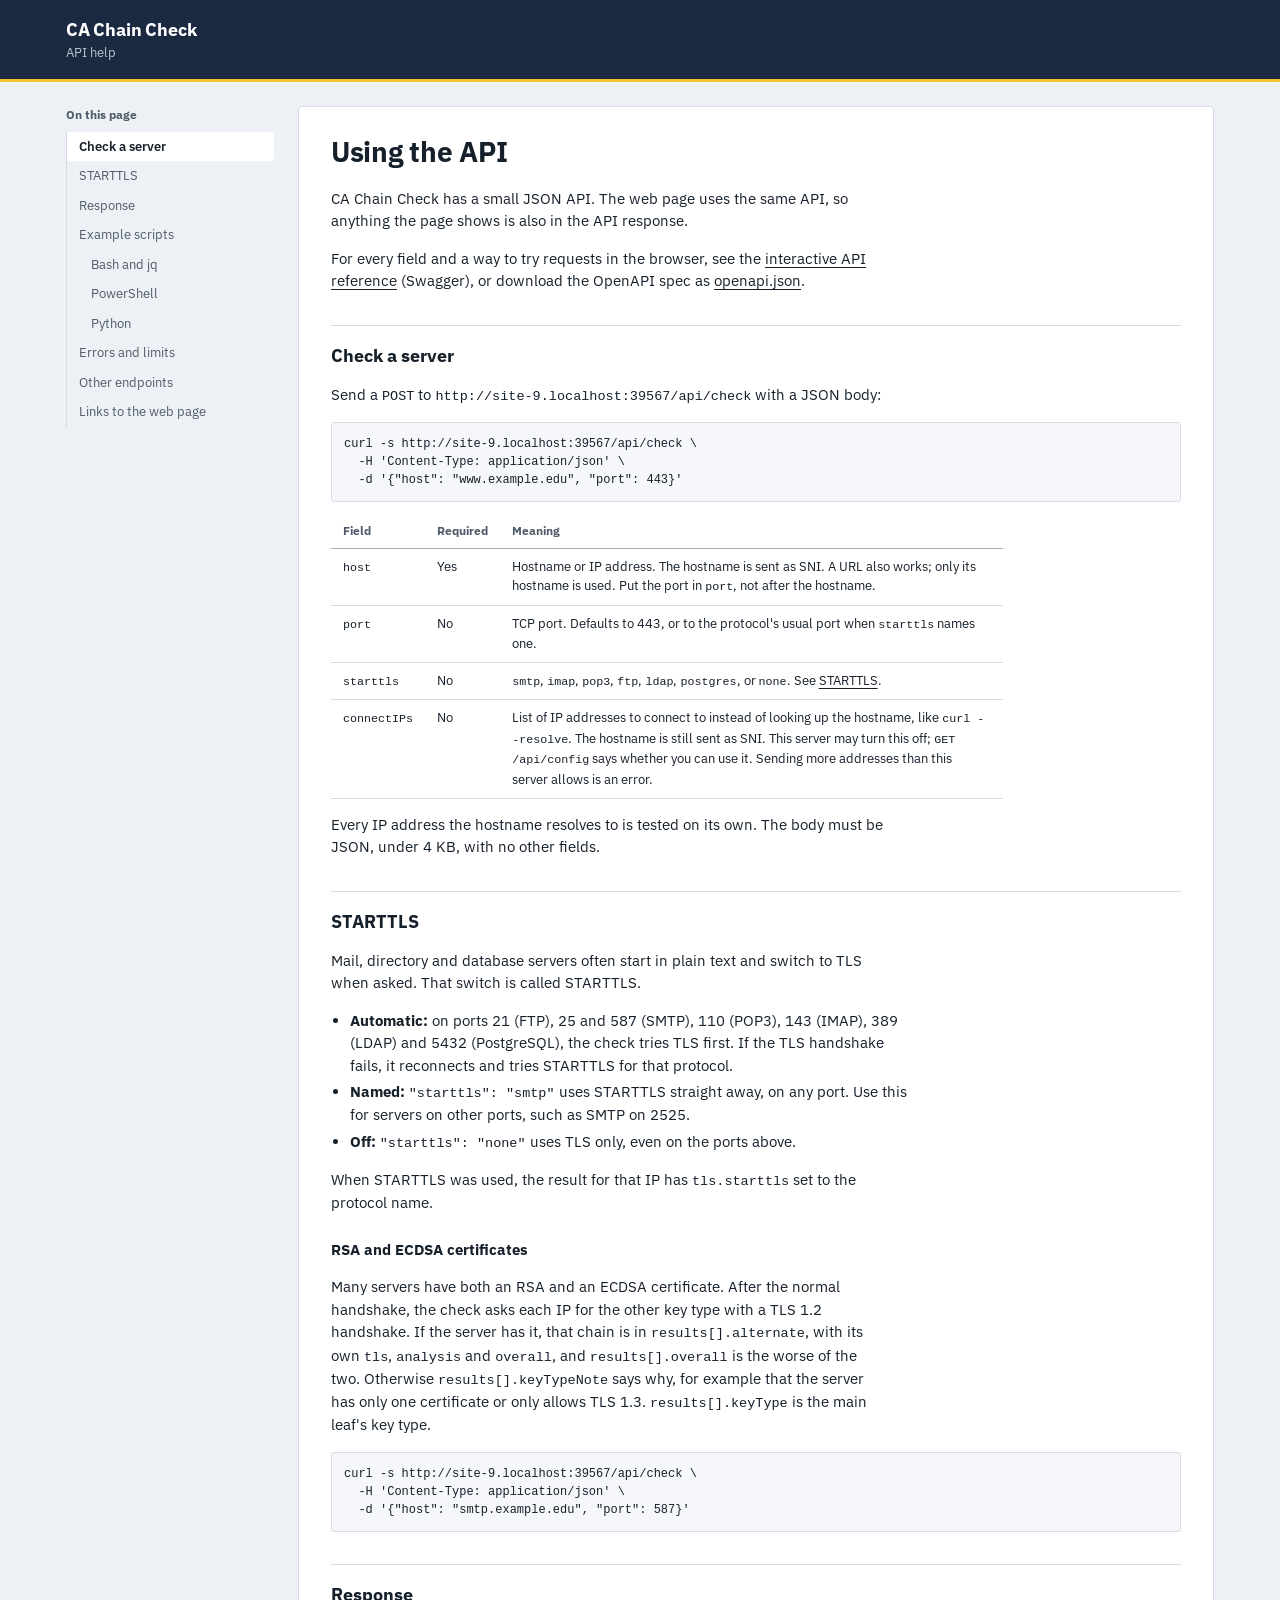
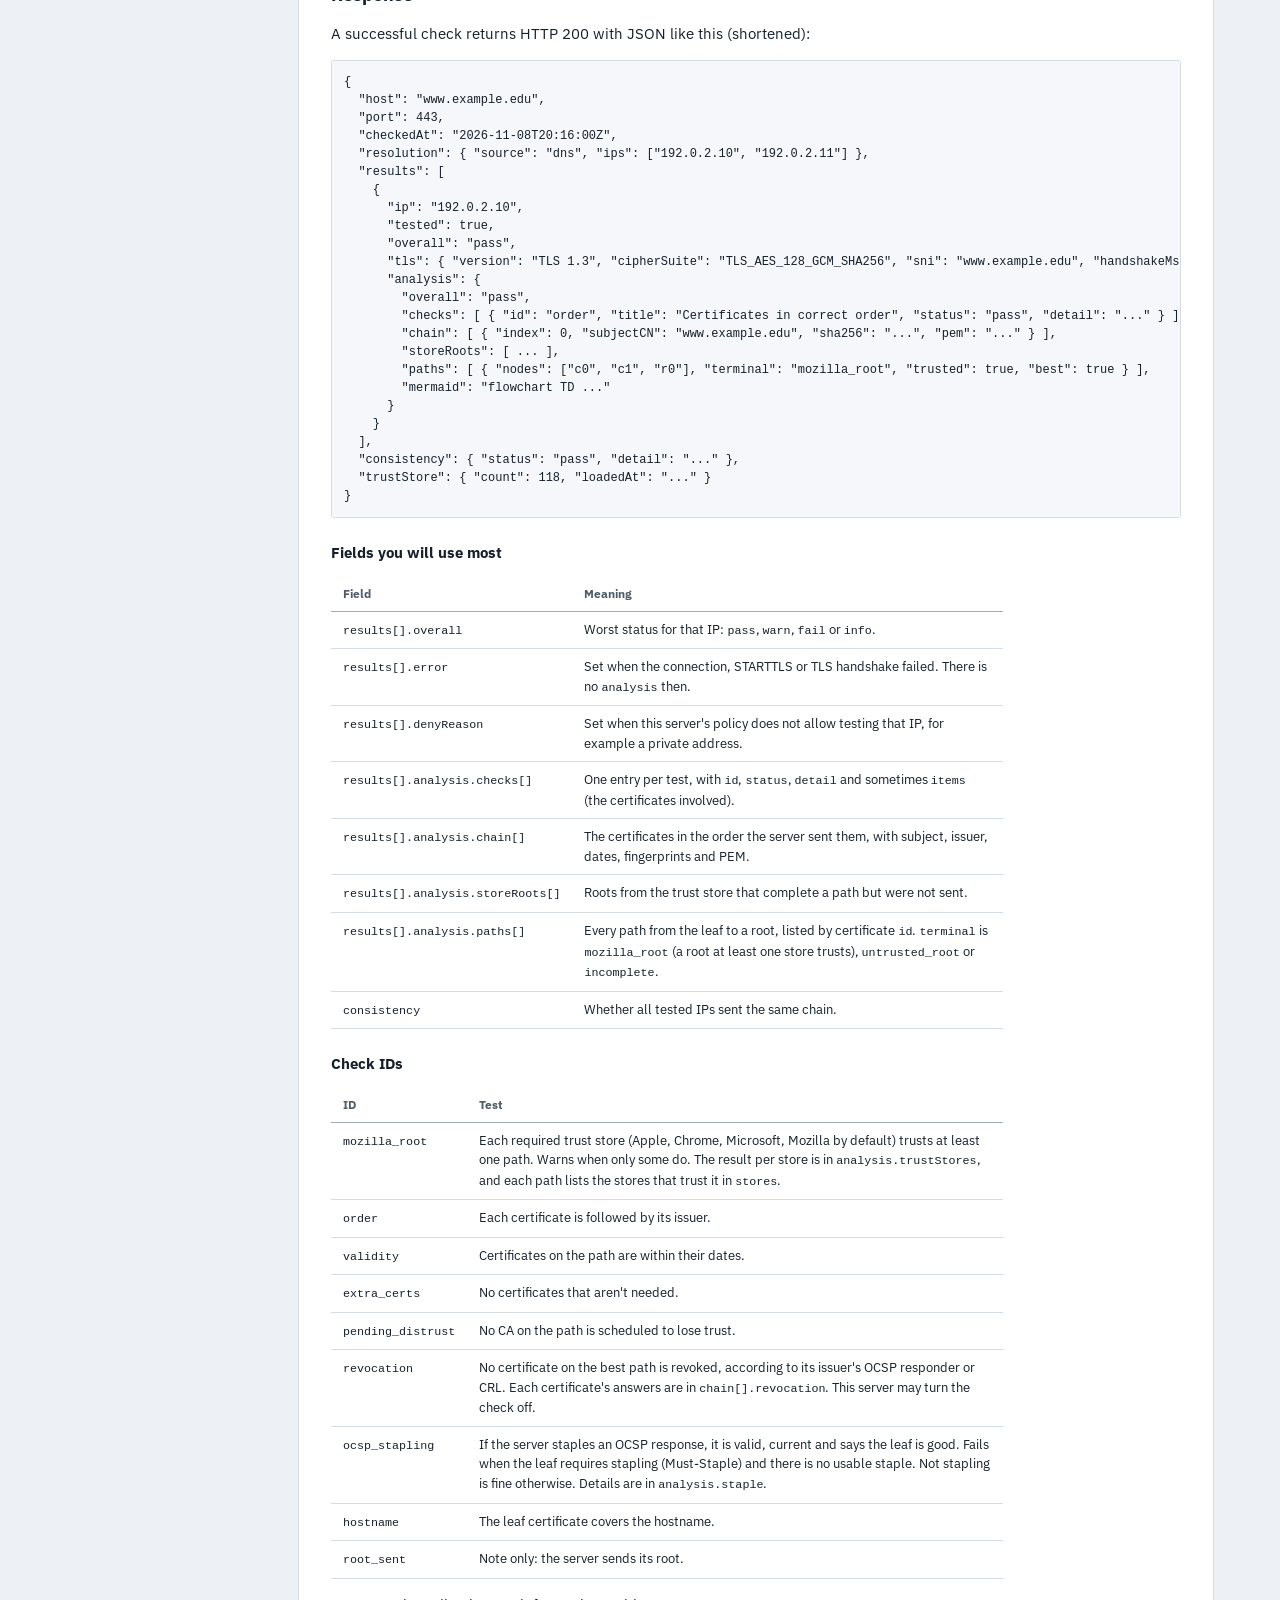
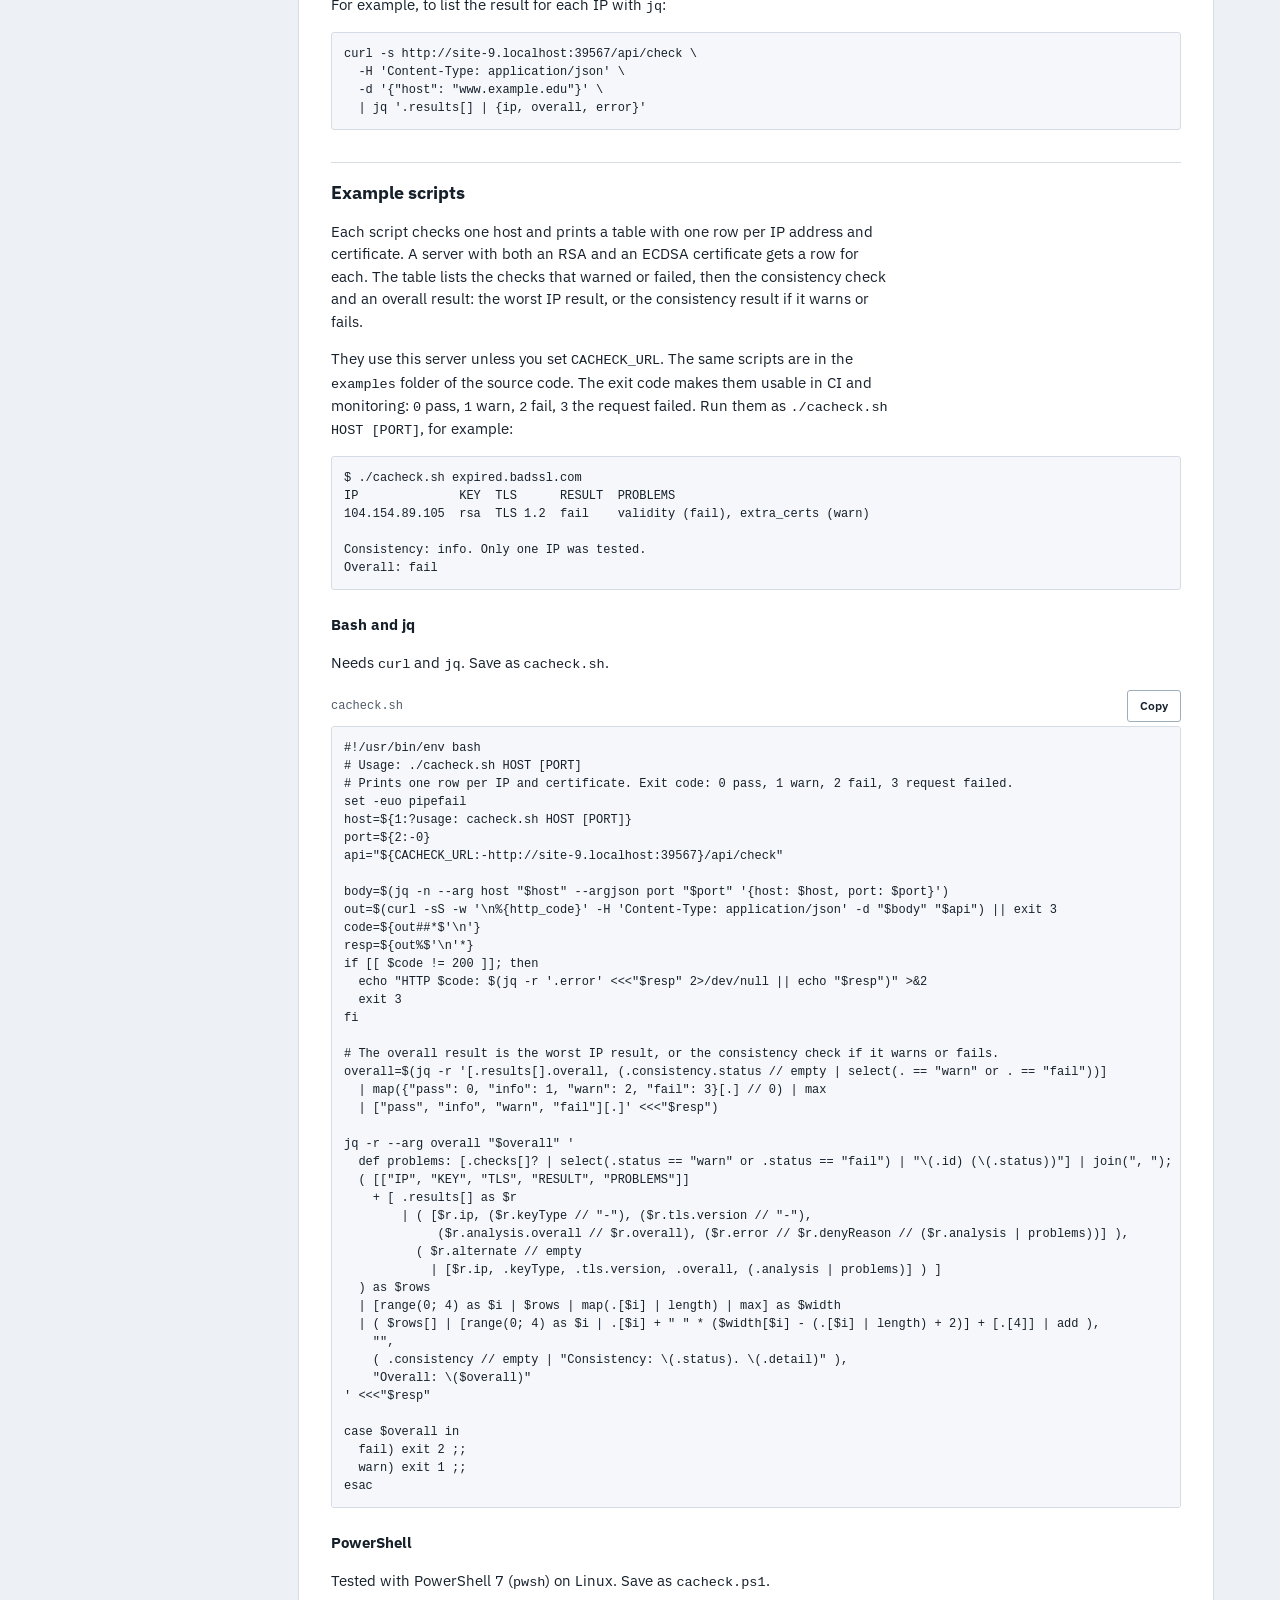
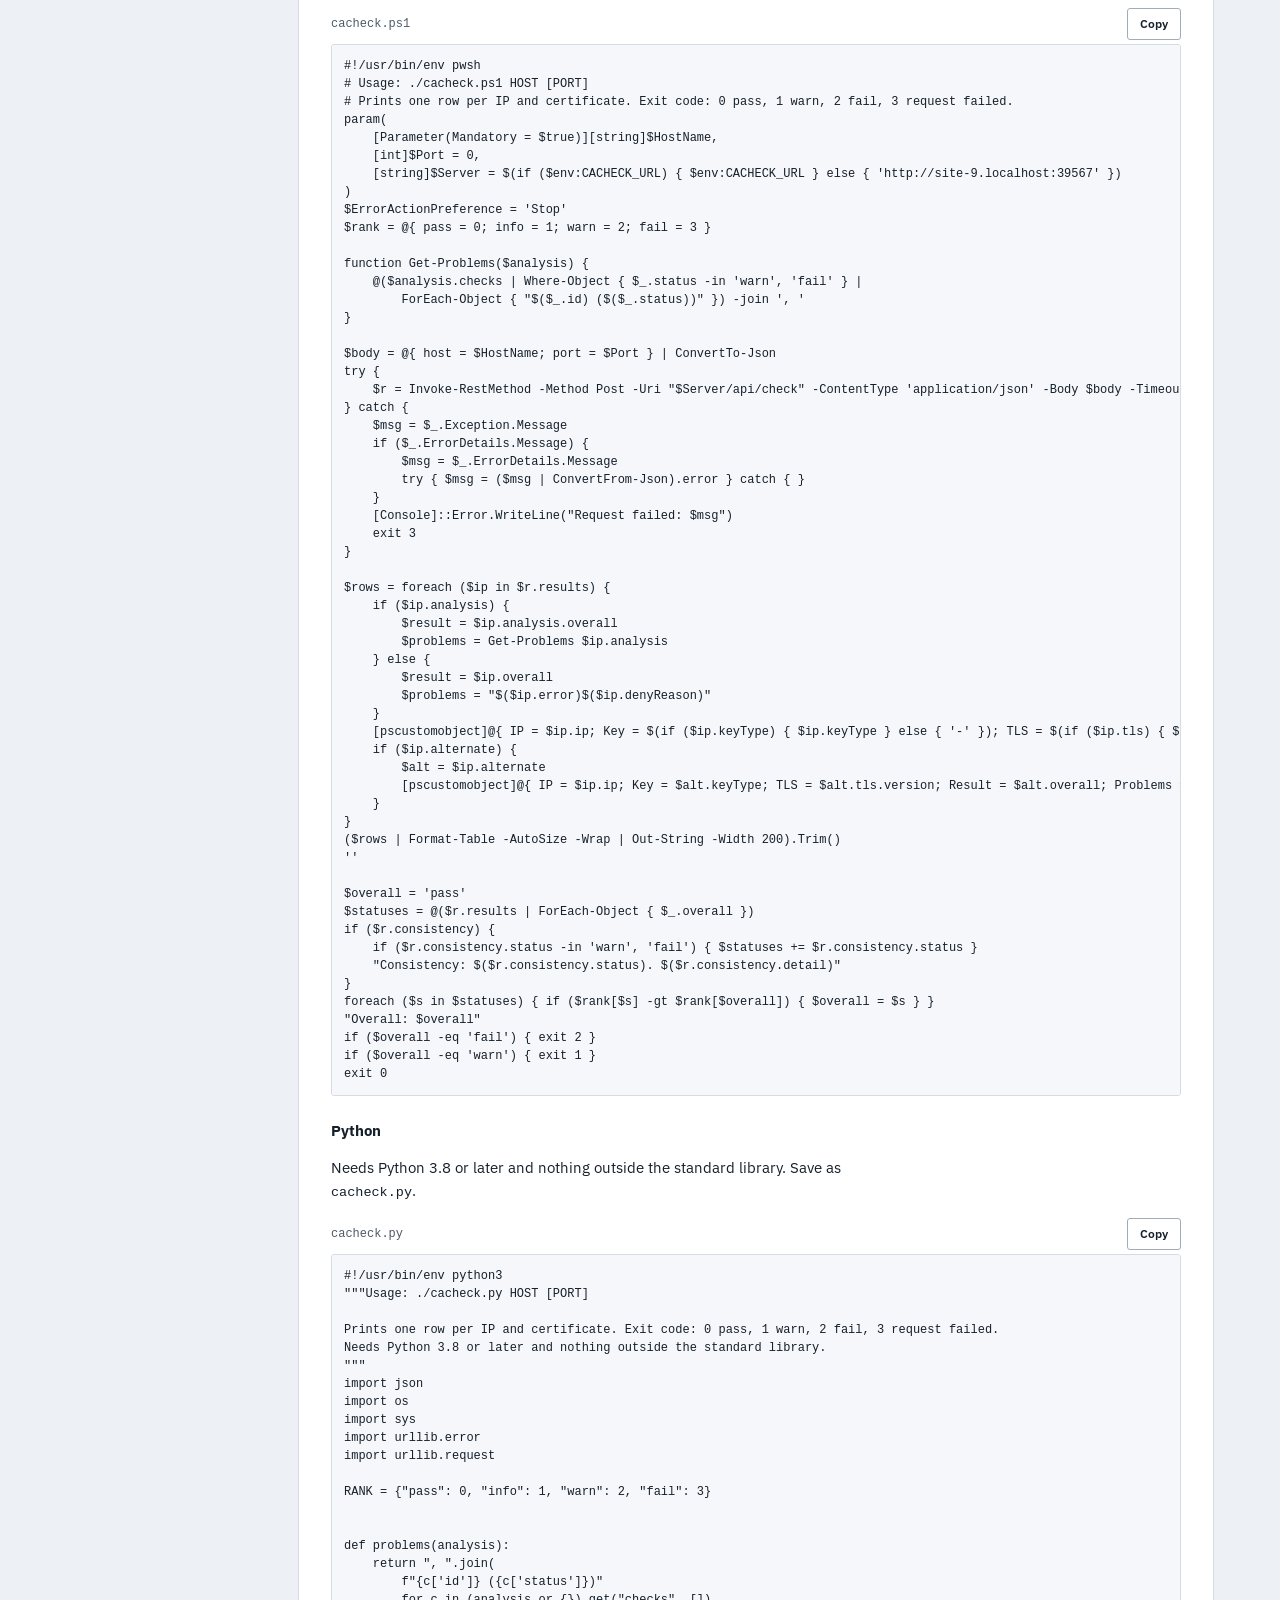
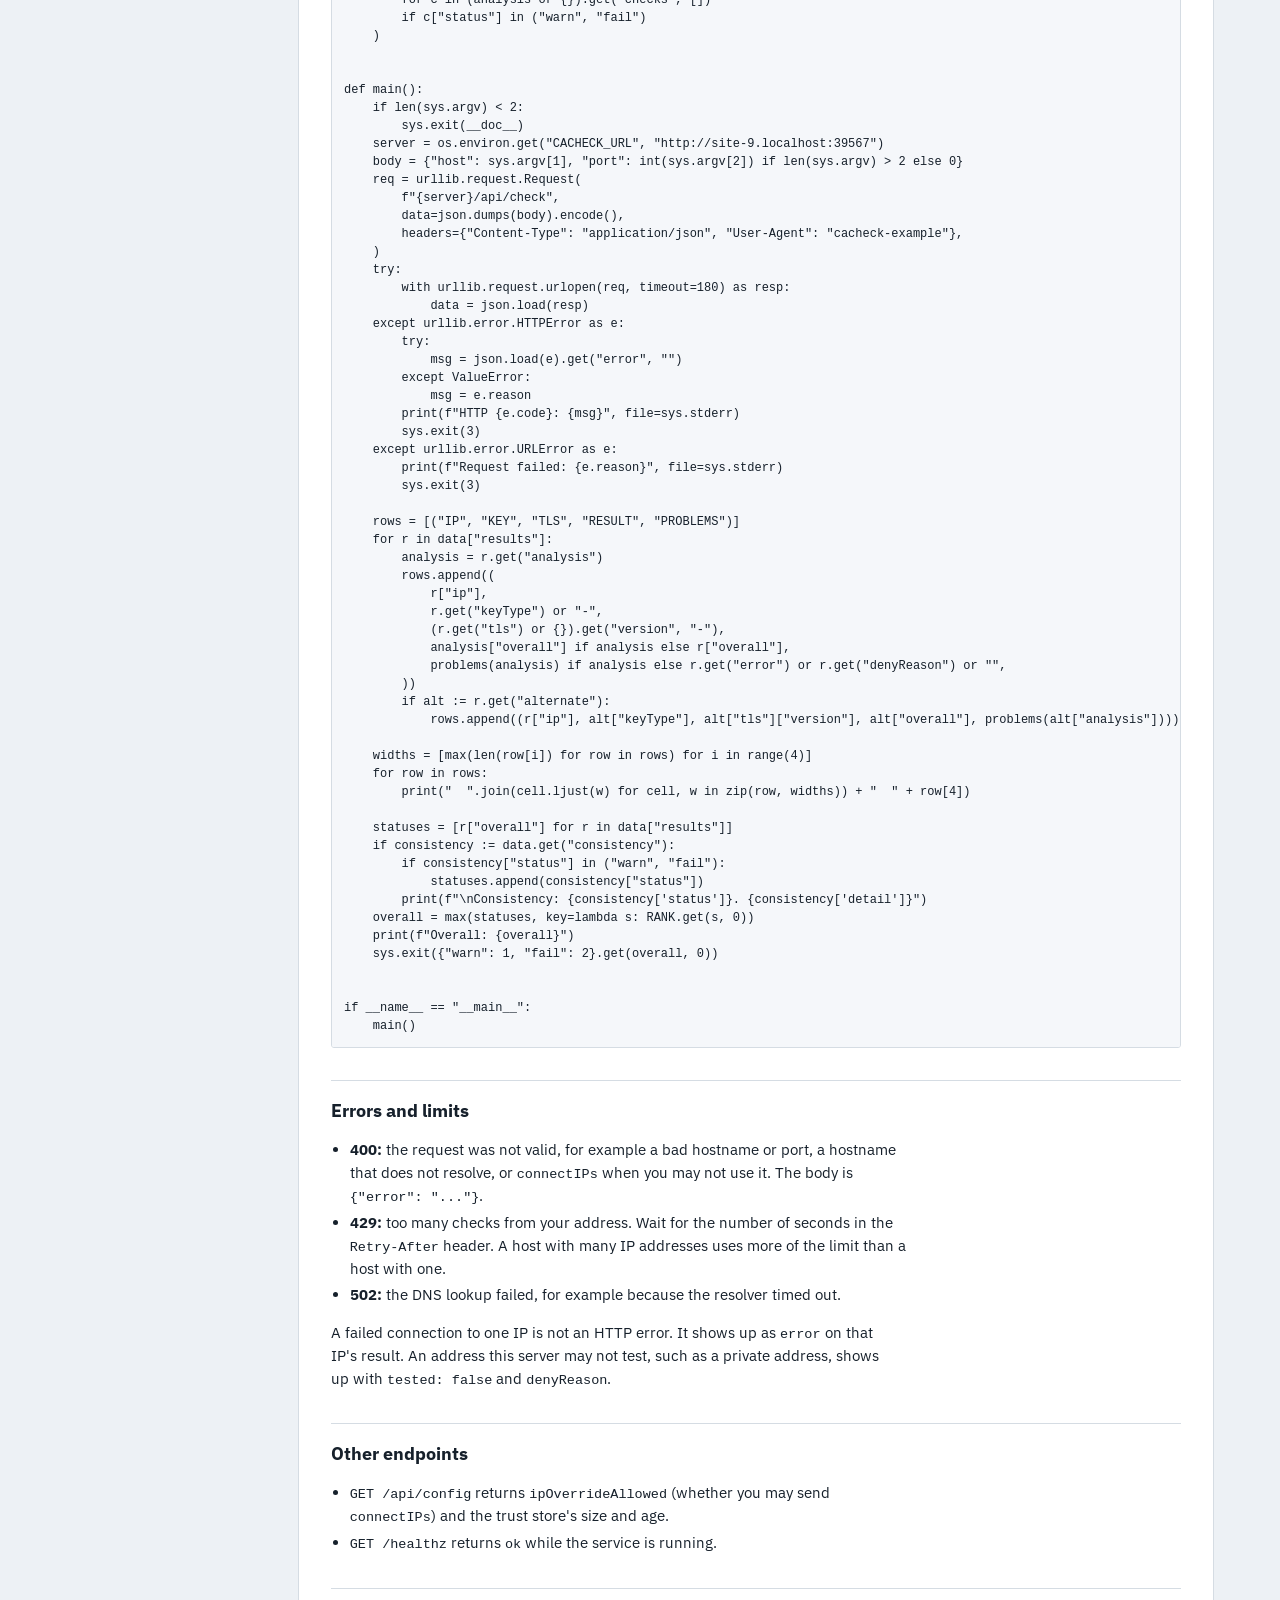
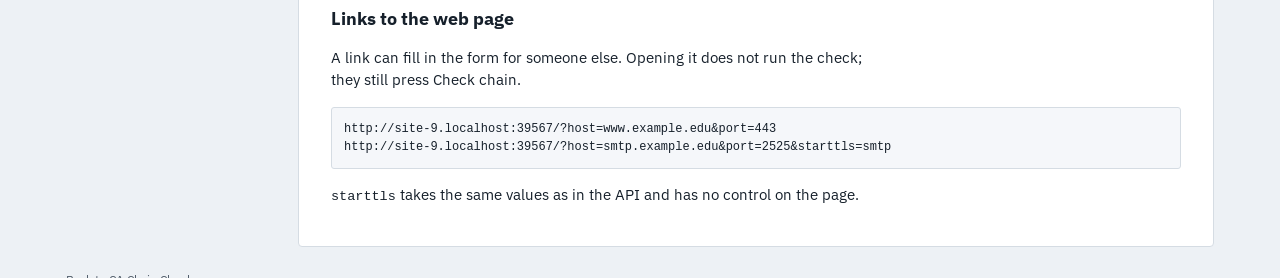
==== commit fe673014: "Revert the PowerShell example to Format-Table This reverts commit 4addba3: the PowerShell script use" ====
--- a/web/help.html
+++ b/web/help.html
@@ -230,9 +230,7 @@
     exit 3
 }
 
-$rows = [System.Collections.Generic.List[object]]::new()
-$rows.Add(@('IP', 'KEY', 'TLS', 'RESULT', 'PROBLEMS'))
-foreach ($ip in $r.results) {
+$rows = foreach ($ip in $r.results) {
     if ($ip.analysis) {
         $result = $ip.analysis.overall
         $problems = Get-Problems $ip.analysis
@@ -240,21 +238,13 @@
         $result = $ip.overall
         $problems = "$($ip.error)$($ip.denyReason)"
     }
-    $key = if ($ip.keyType) { $ip.keyType } else { '-' }
-    $tls = if ($ip.tls) { $ip.tls.version } else { '-' }
-    $rows.Add(@($ip.ip, $key, $tls, $result, $problems))
+    [pscustomobject]@{ IP = $ip.ip; Key = $(if ($ip.keyType) { $ip.keyType } else { '-' }); TLS = $(if ($ip.tls) { $ip.tls.version } else { '-' }); Result = $result; Problems = $problems }
     if ($ip.alternate) {
         $alt = $ip.alternate
-        $rows.Add(@($ip.ip, $alt.keyType, $alt.tls.version, $alt.overall, (Get-Problems $alt.analysis)))
+        [pscustomobject]@{ IP = $ip.ip; Key = $alt.keyType; TLS = $alt.tls.version; Result = $alt.overall; Problems = Get-Problems $alt.analysis }
     }
 }
-
-# Pad the first four columns to their widest value, like the bash and Python versions.
-$widths = foreach ($i in 0..3) { ($rows | ForEach-Object { "$($_[$i])".Length } | Measure-Object -Maximum).Maximum }
-foreach ($row in $rows) {
-    $line = (0..3 | ForEach-Object { "$($row[$_])".PadRight($widths[$_] + 2) }) -join ''
-    ($line + $row[4]).TrimEnd()
-}
+($rows | Format-Table -AutoSize -Wrap | Out-String -Width 200).Trim()
 ''
 
 $overall = 'pass'
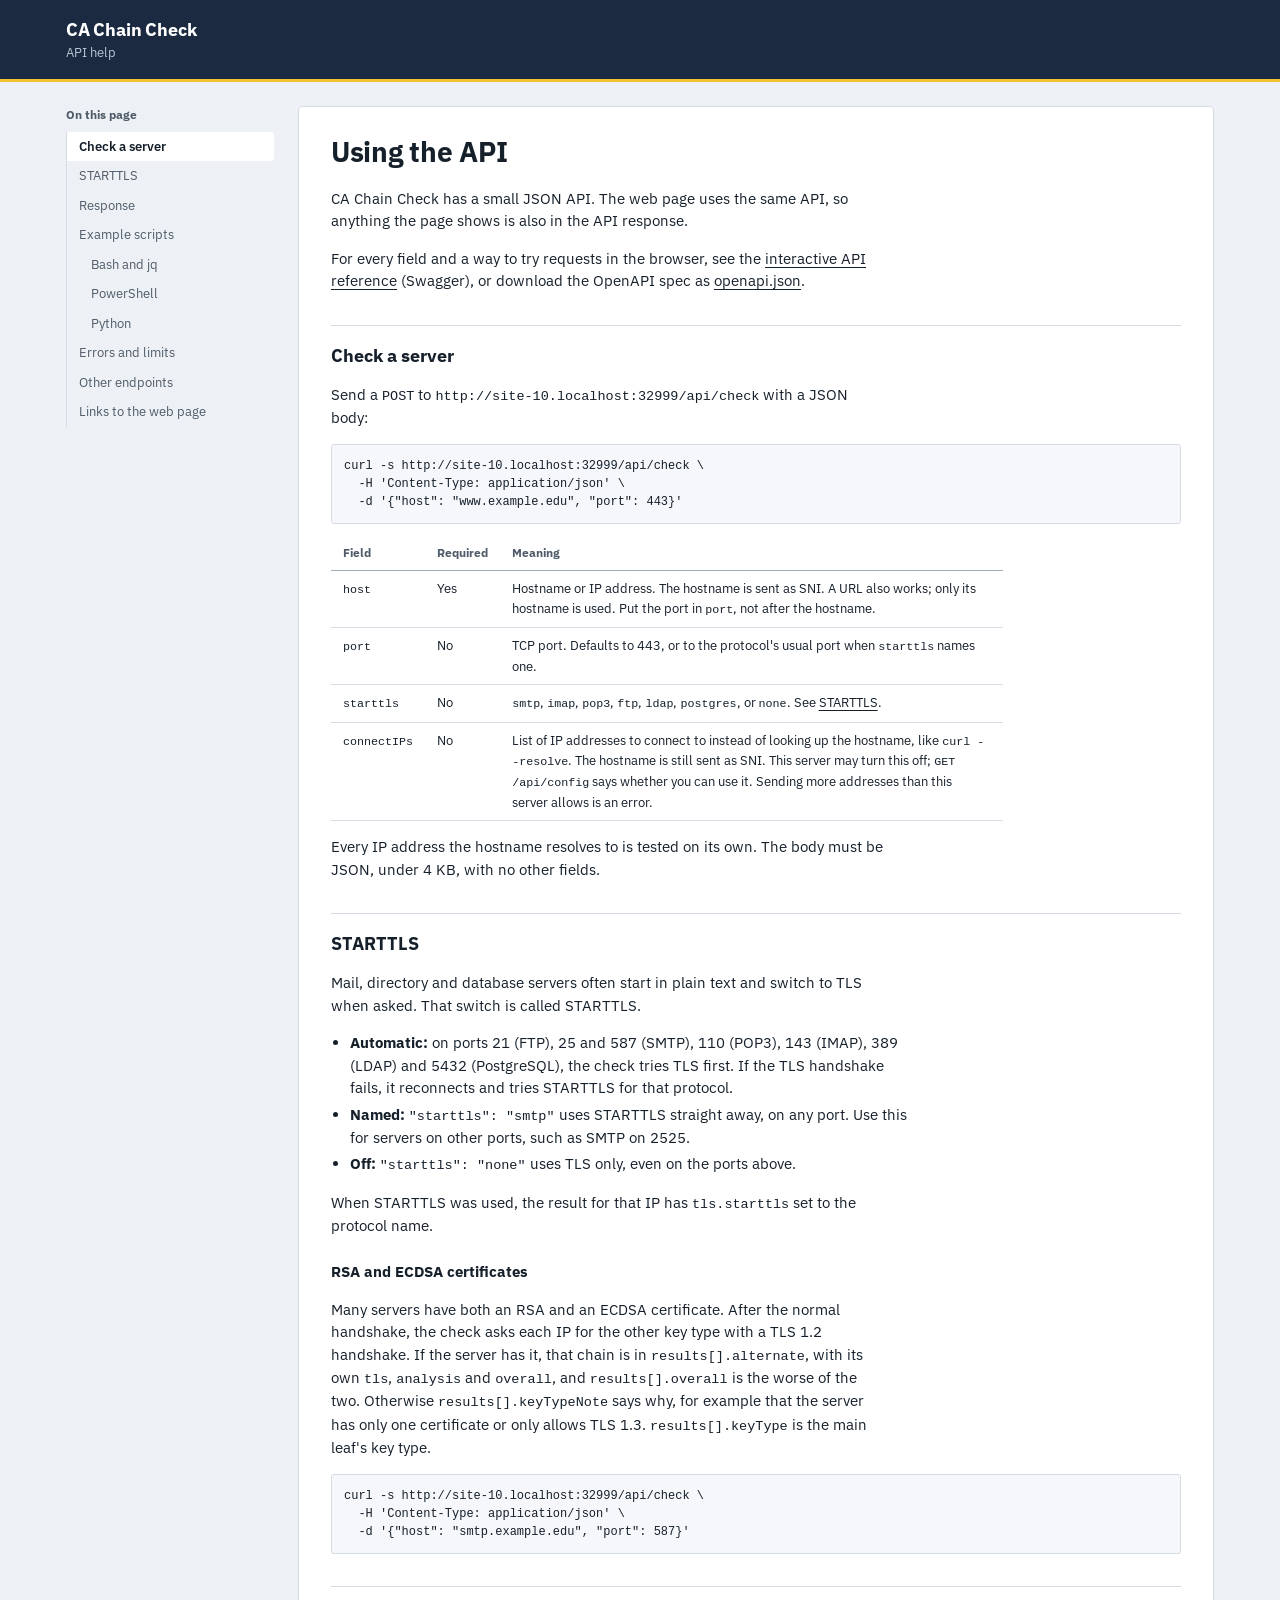
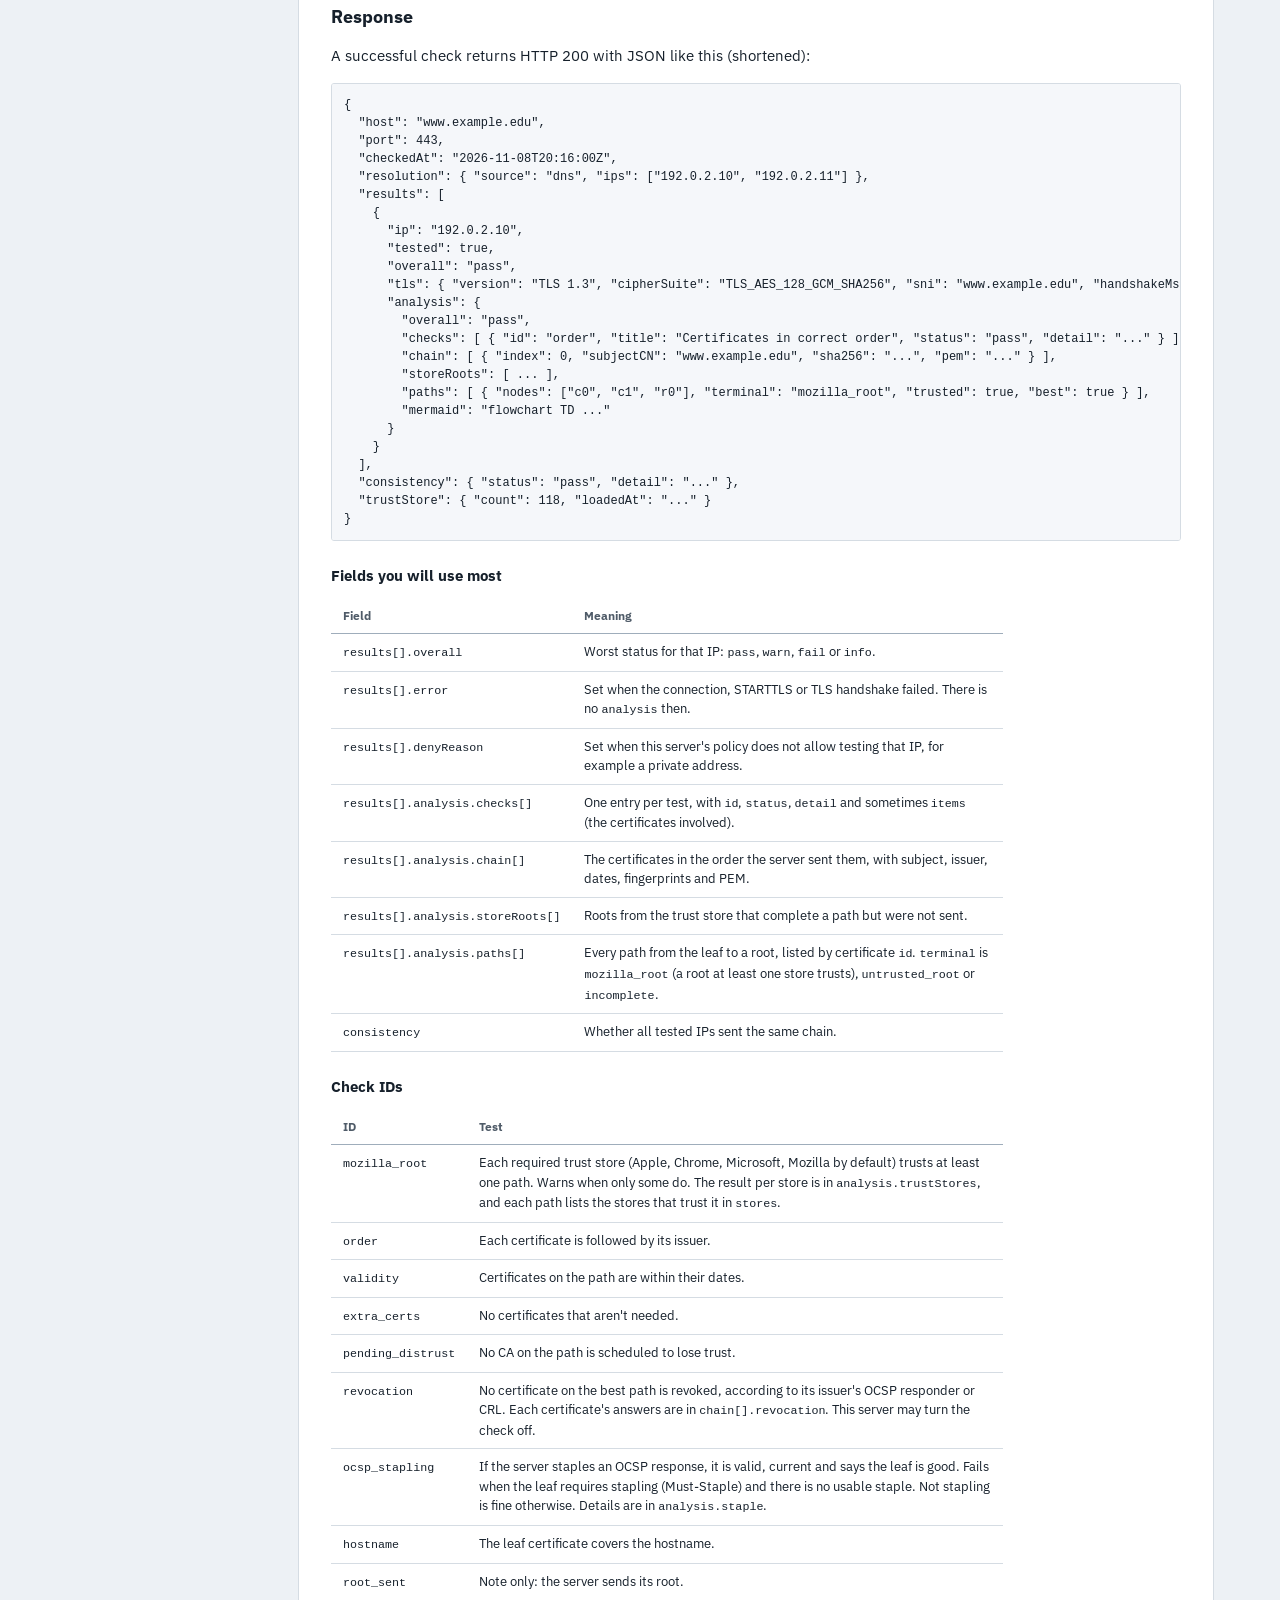
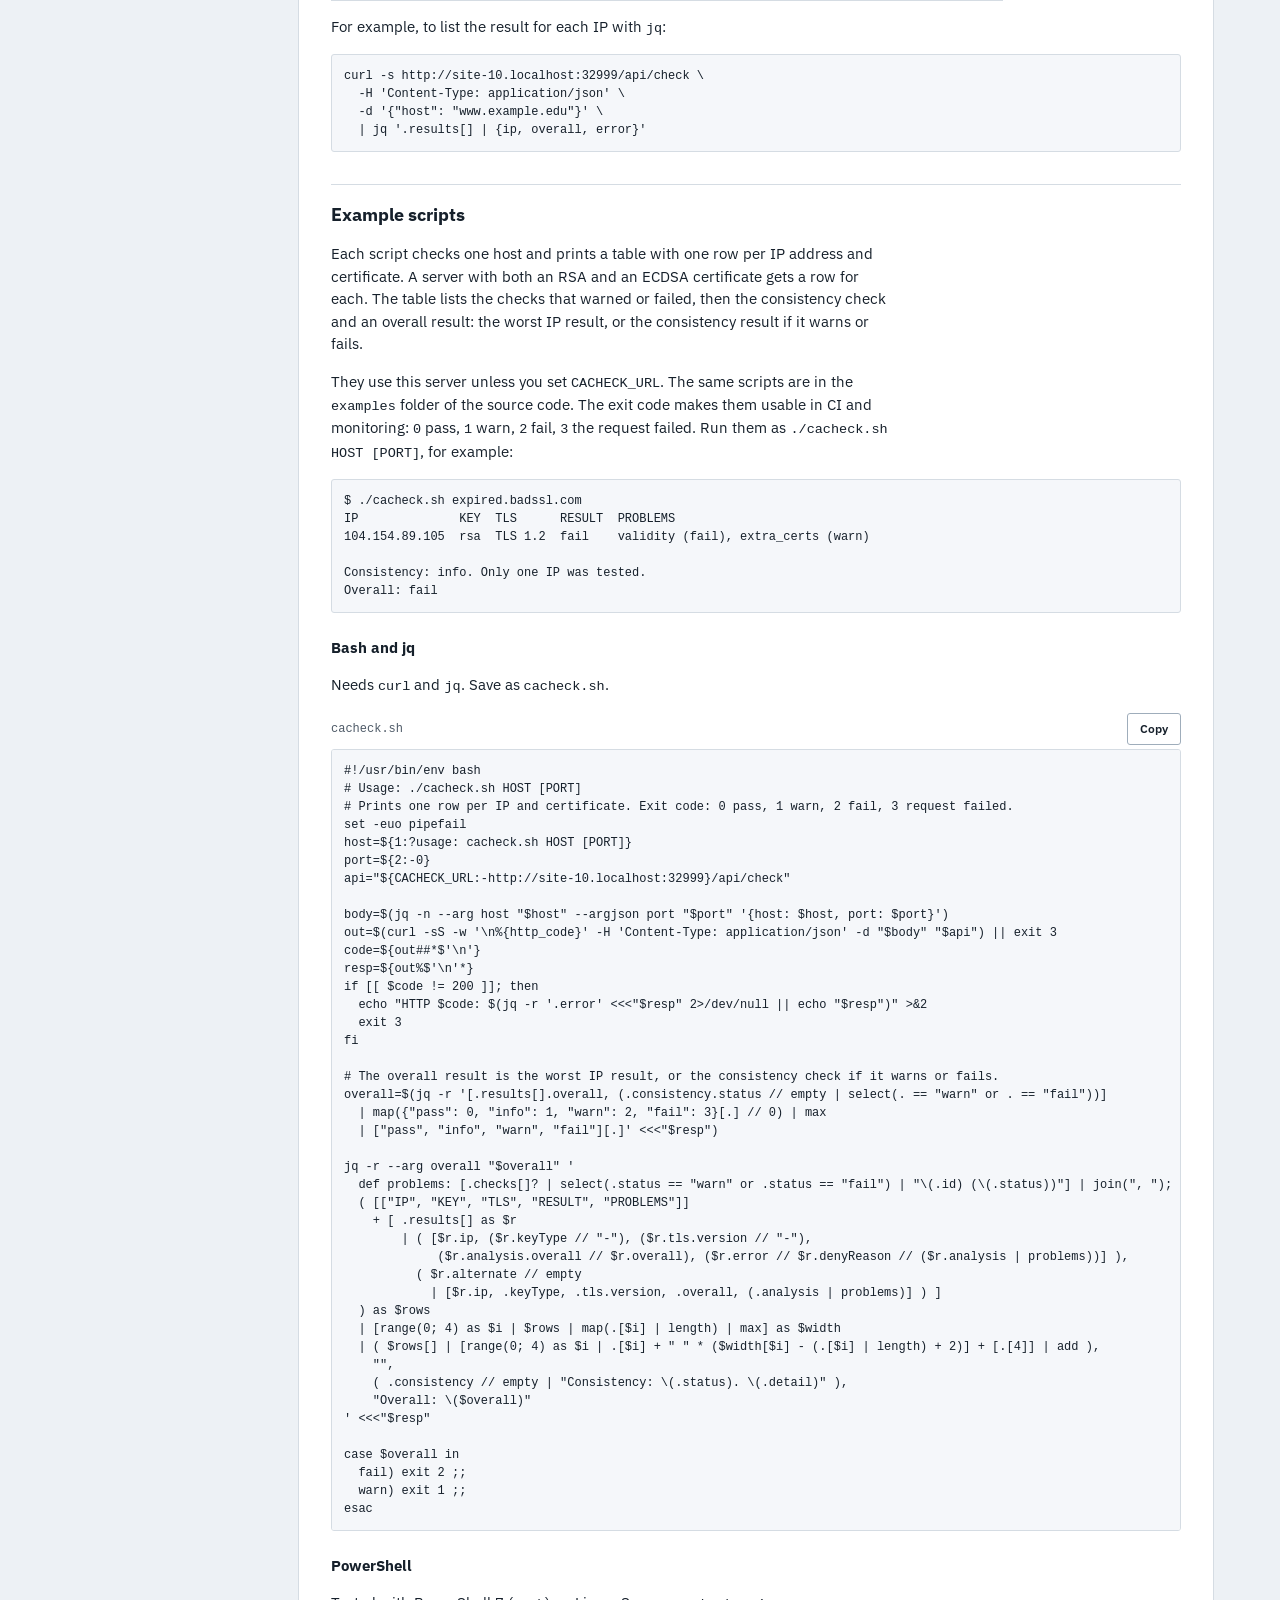
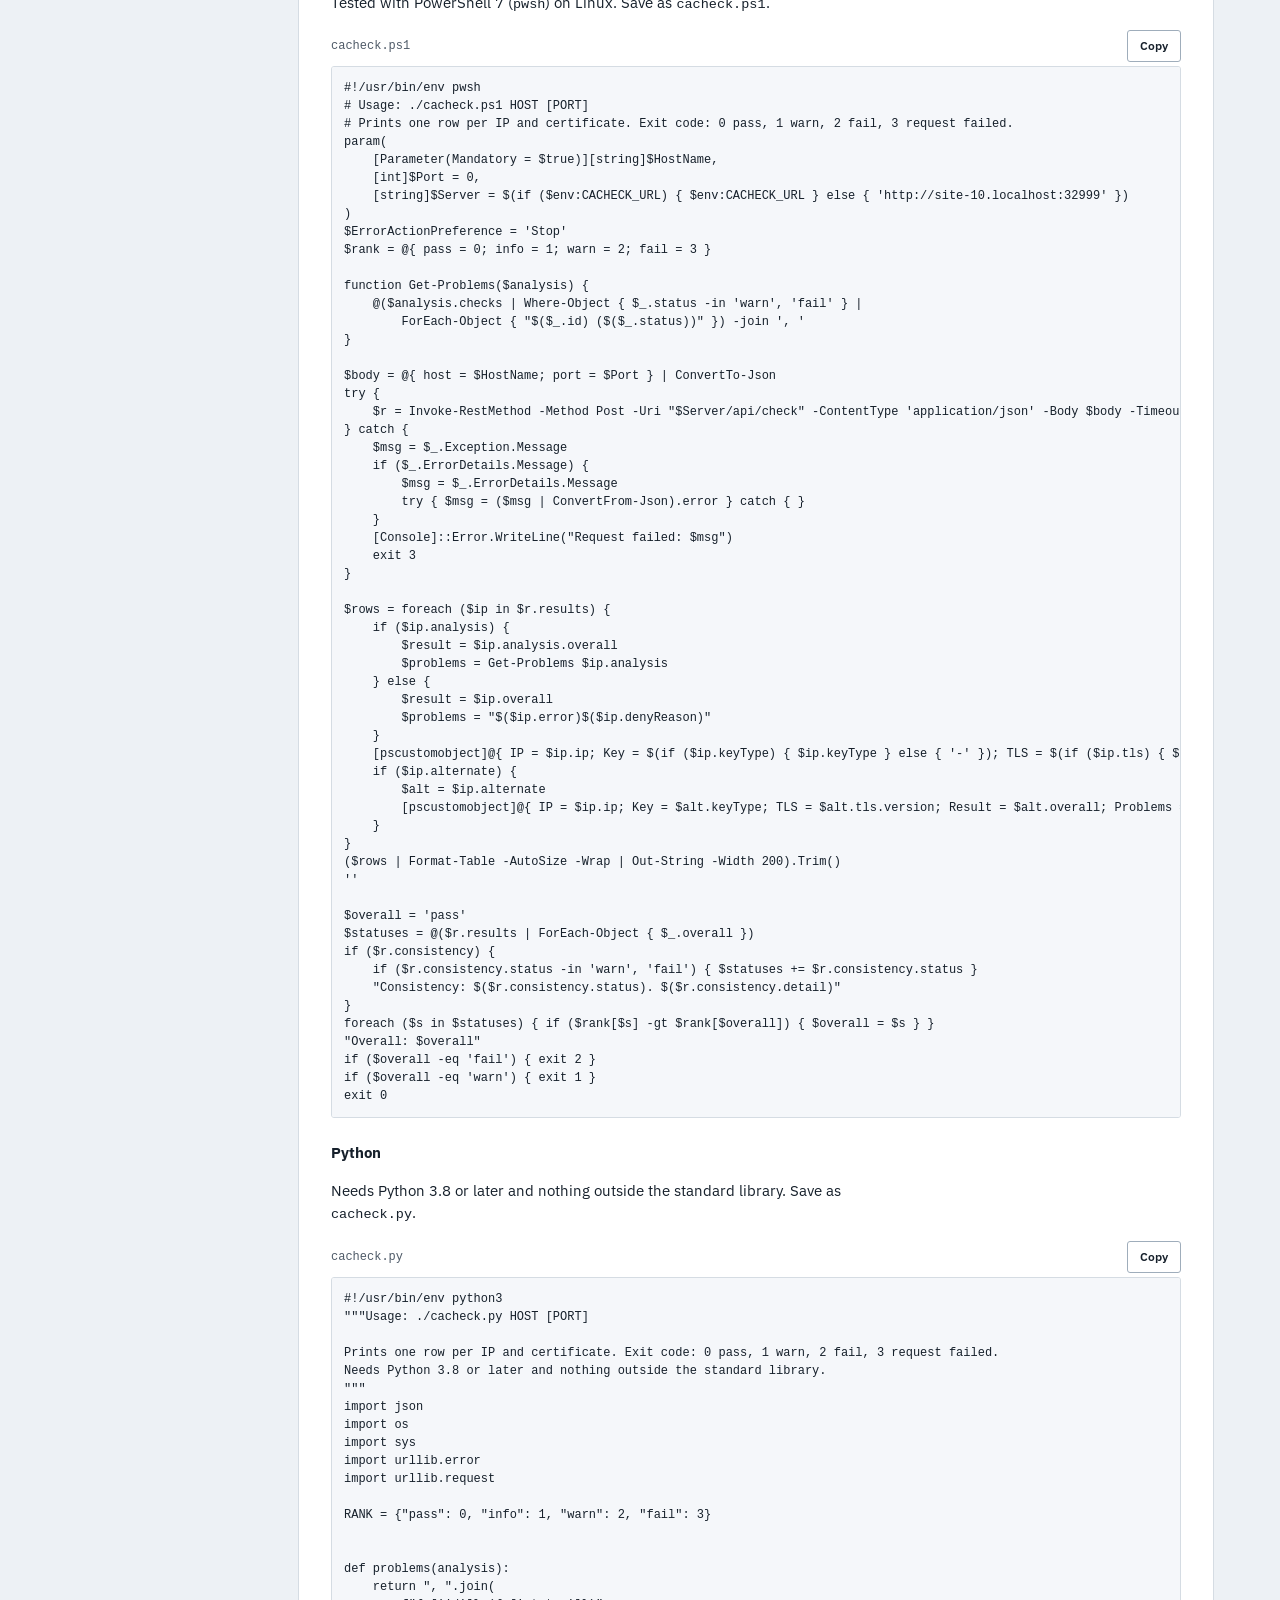
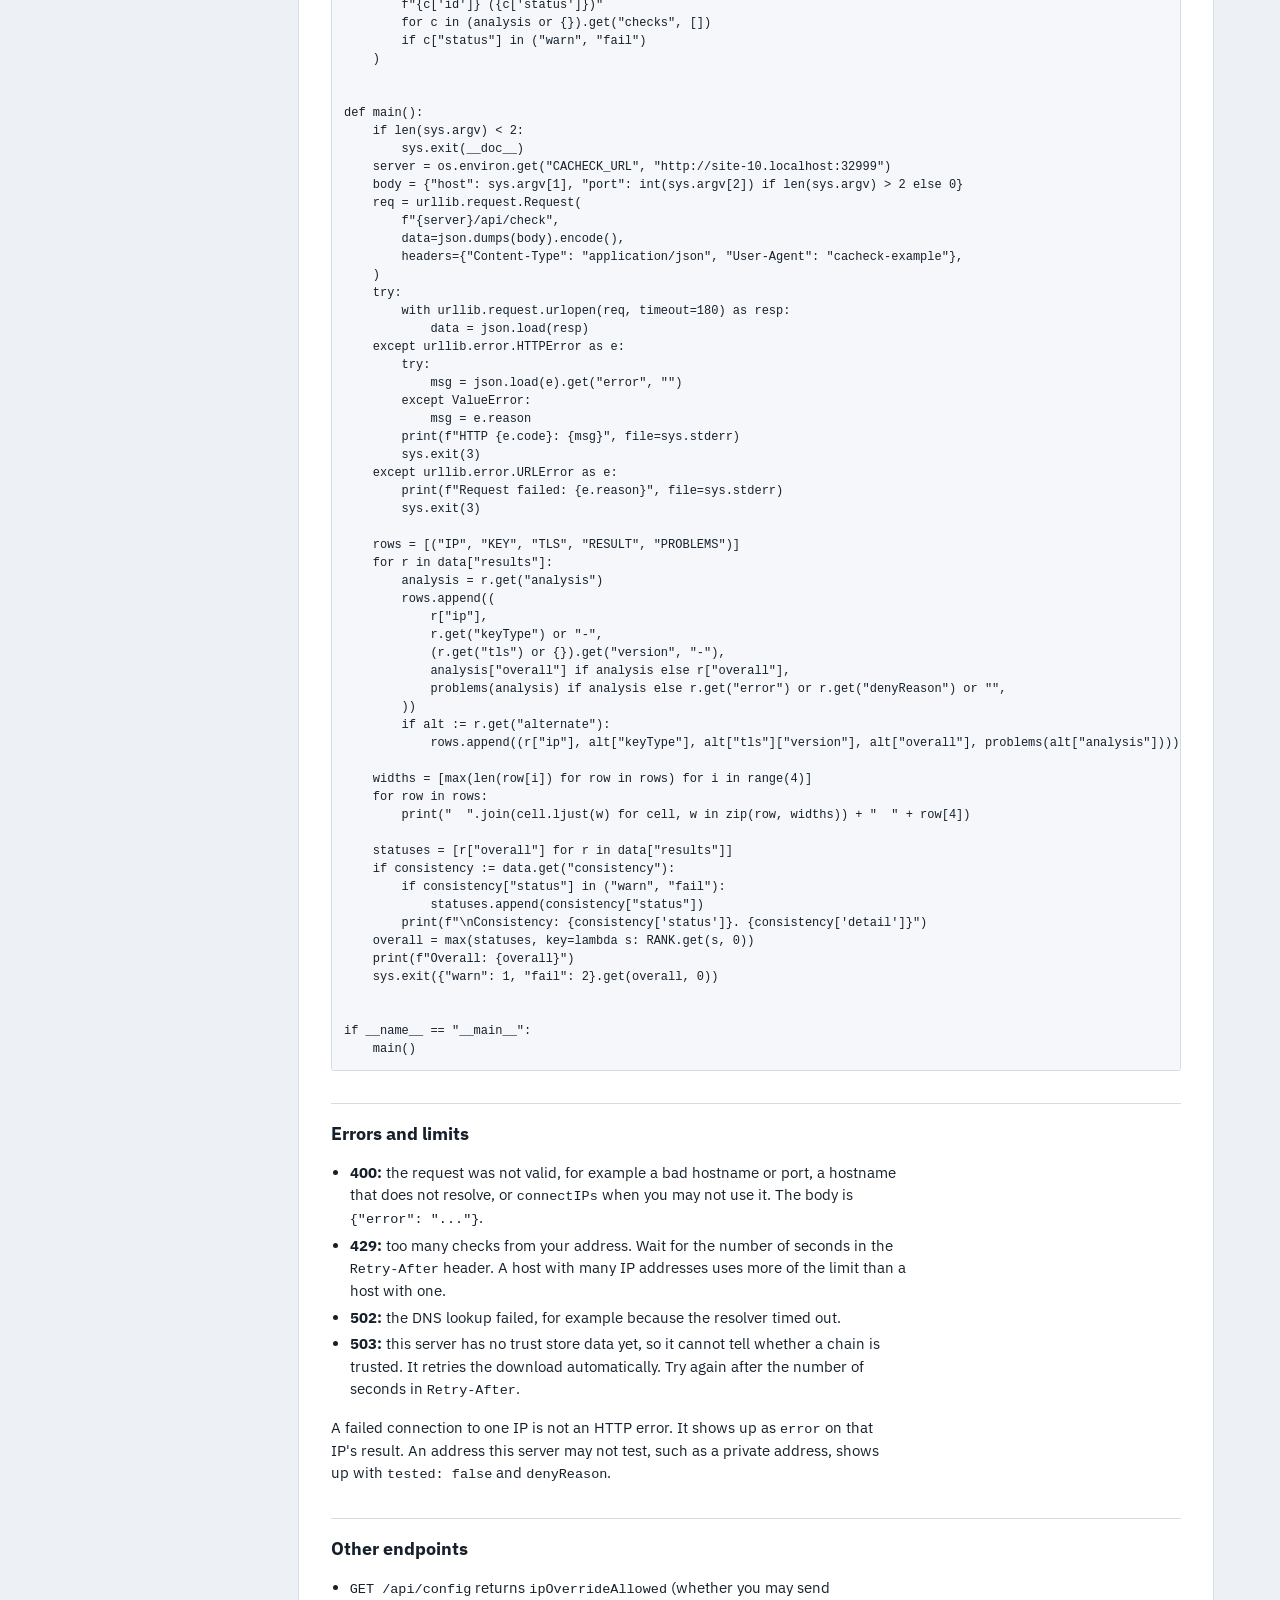
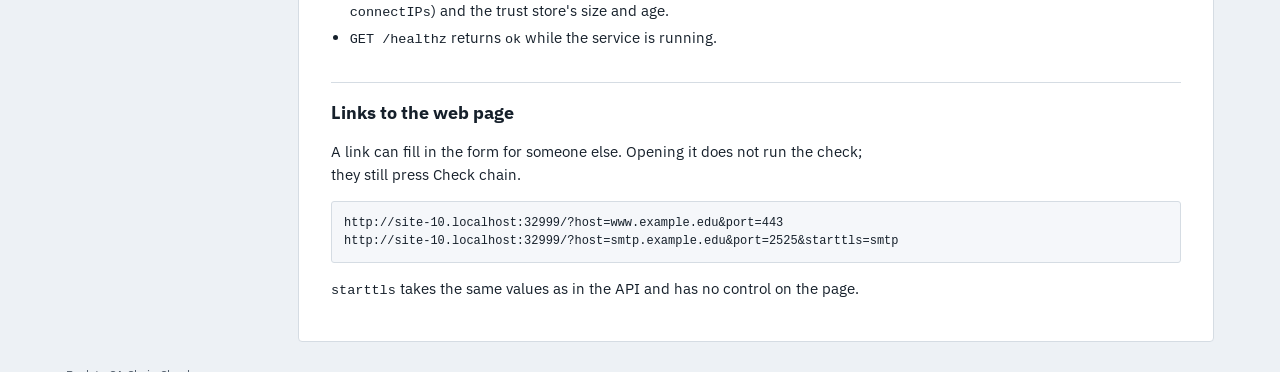
==== commit a59f3126: "Retry failed CCADB downloads with back-off; explain when there is no trust store data - After a fail" ====
--- a/web/help.html
+++ b/web/help.html
@@ -343,6 +343,7 @@
         <li><strong>400:</strong> the request was not valid, for example a bad hostname or port, a hostname that does not resolve, or <code>connectIPs</code> when you may not use it. The body is <code>{"error": "..."}</code>.</li>
         <li><strong>429:</strong> too many checks from your address. Wait for the number of seconds in the <code>Retry-After</code> header. A host with many IP addresses uses more of the limit than a host with one.</li>
         <li><strong>502:</strong> the DNS lookup failed, for example because the resolver timed out.</li>
+        <li><strong>503:</strong> this server has no trust store data yet, so it cannot tell whether a chain is trusted. It retries the download automatically. Try again after the number of seconds in <code>Retry-After</code>.</li>
       </ul>
       <p>A failed connection to one IP is not an HTTP error. It shows up as <code>error</code> on that IP's result. An address this server may not test, such as a private address, shows up with <code>tested: false</code> and <code>denyReason</code>.</p>
 
--- a/web/styles.css
+++ b/web/styles.css
@@ -347,6 +347,8 @@
 .notice h2 { margin: 0 0 var(--s2); font-size: var(--fs-lg); }
 .notice p { margin: 0; color: var(--muted); max-width: 62ch; }
 .notice.fail h2 { color: var(--fail); }
+.notice.warn h2 { color: var(--warn); }
+.no-data { margin-bottom: var(--s5); }
 .intro { padding: var(--s5); }
 .intro h1 { font-size: var(--fs-xl); margin: 0 0 var(--s1); letter-spacing: -0.01em; }
 .intro > p { margin: 0 0 var(--s4); color: var(--muted); max-width: 62ch; }
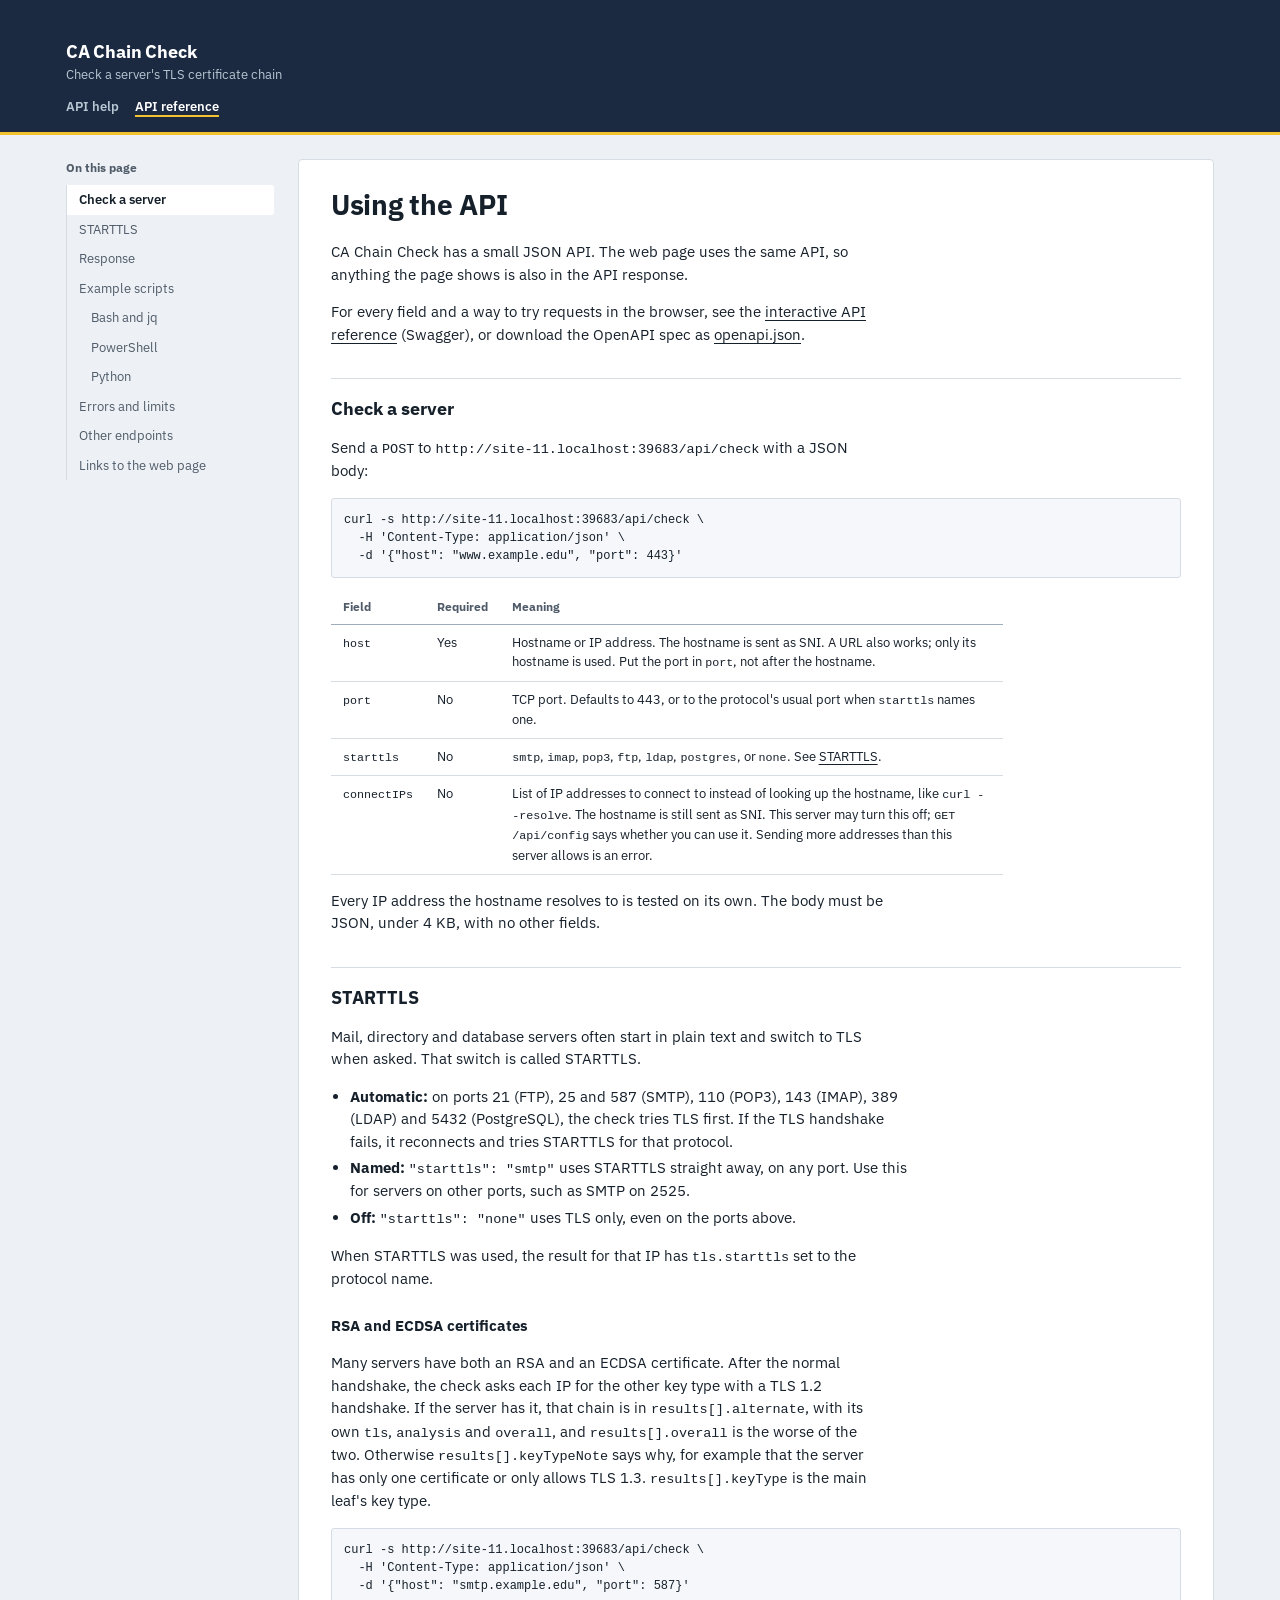
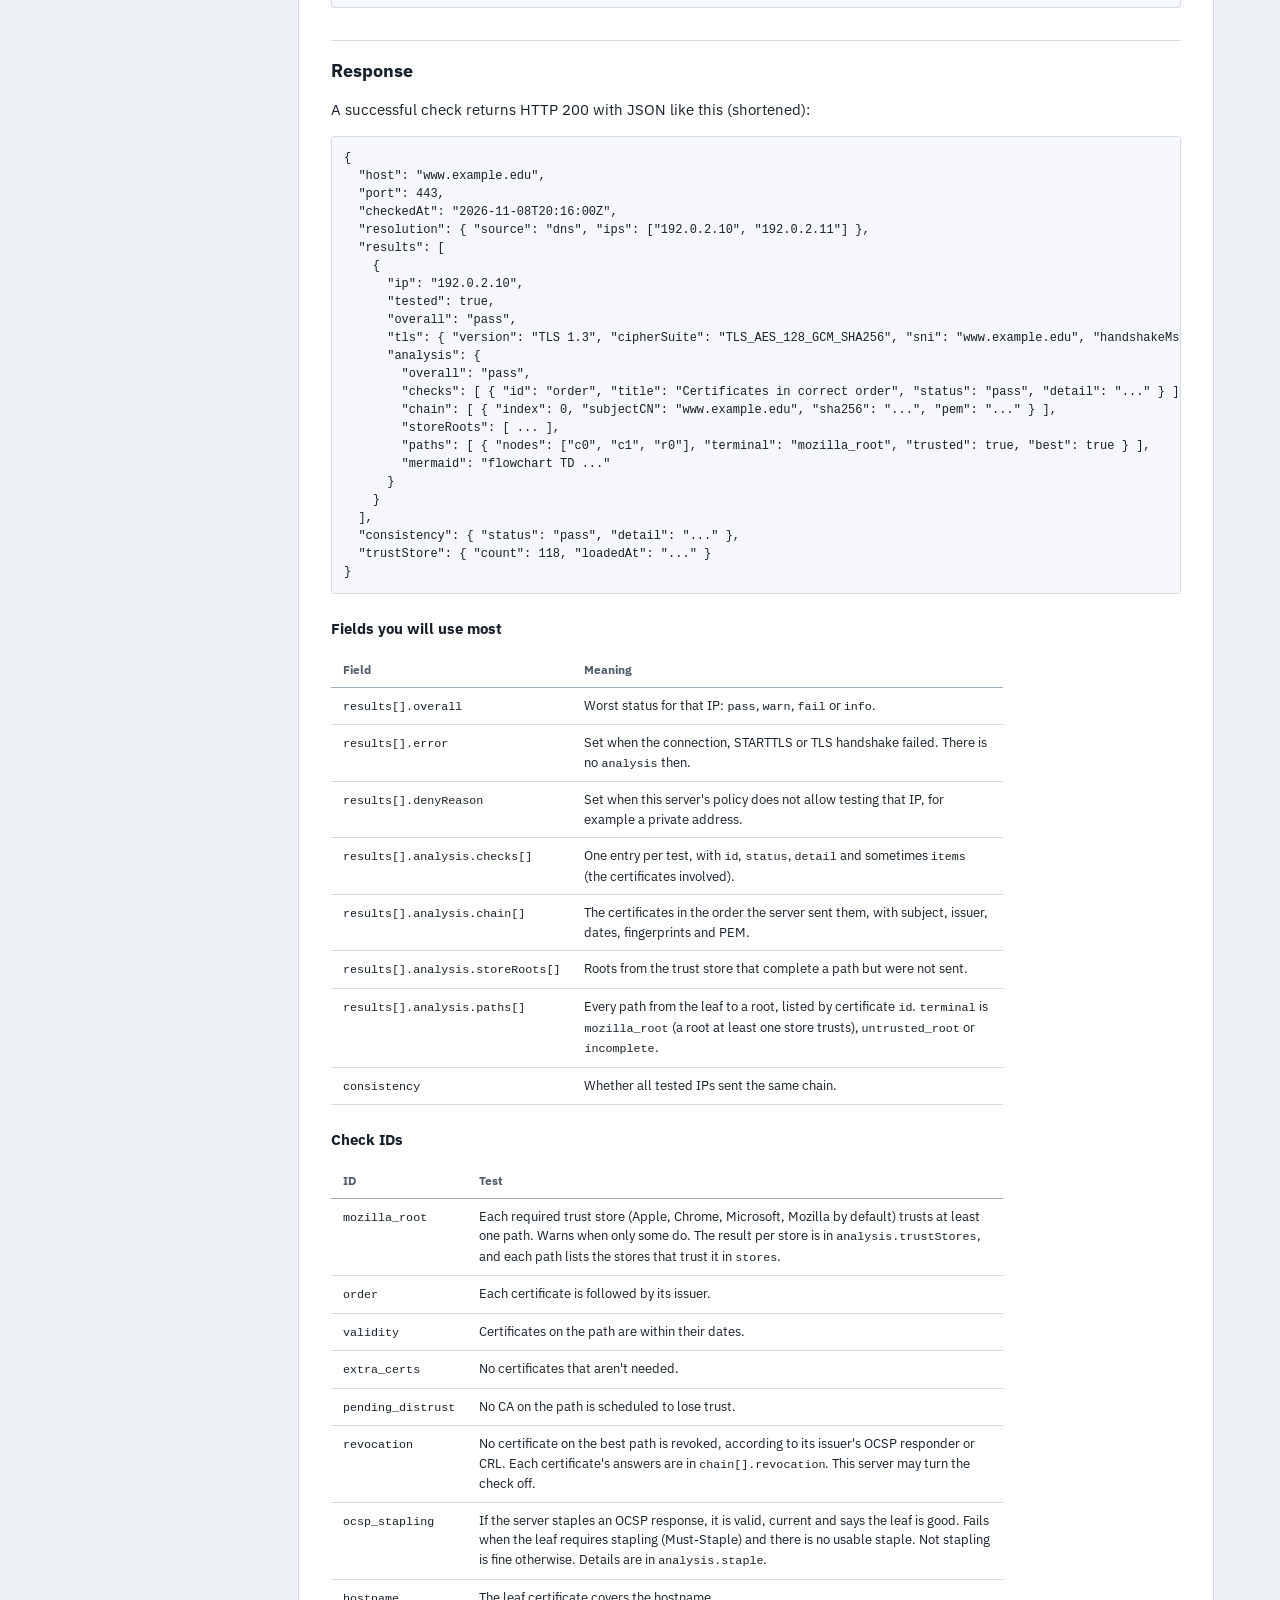
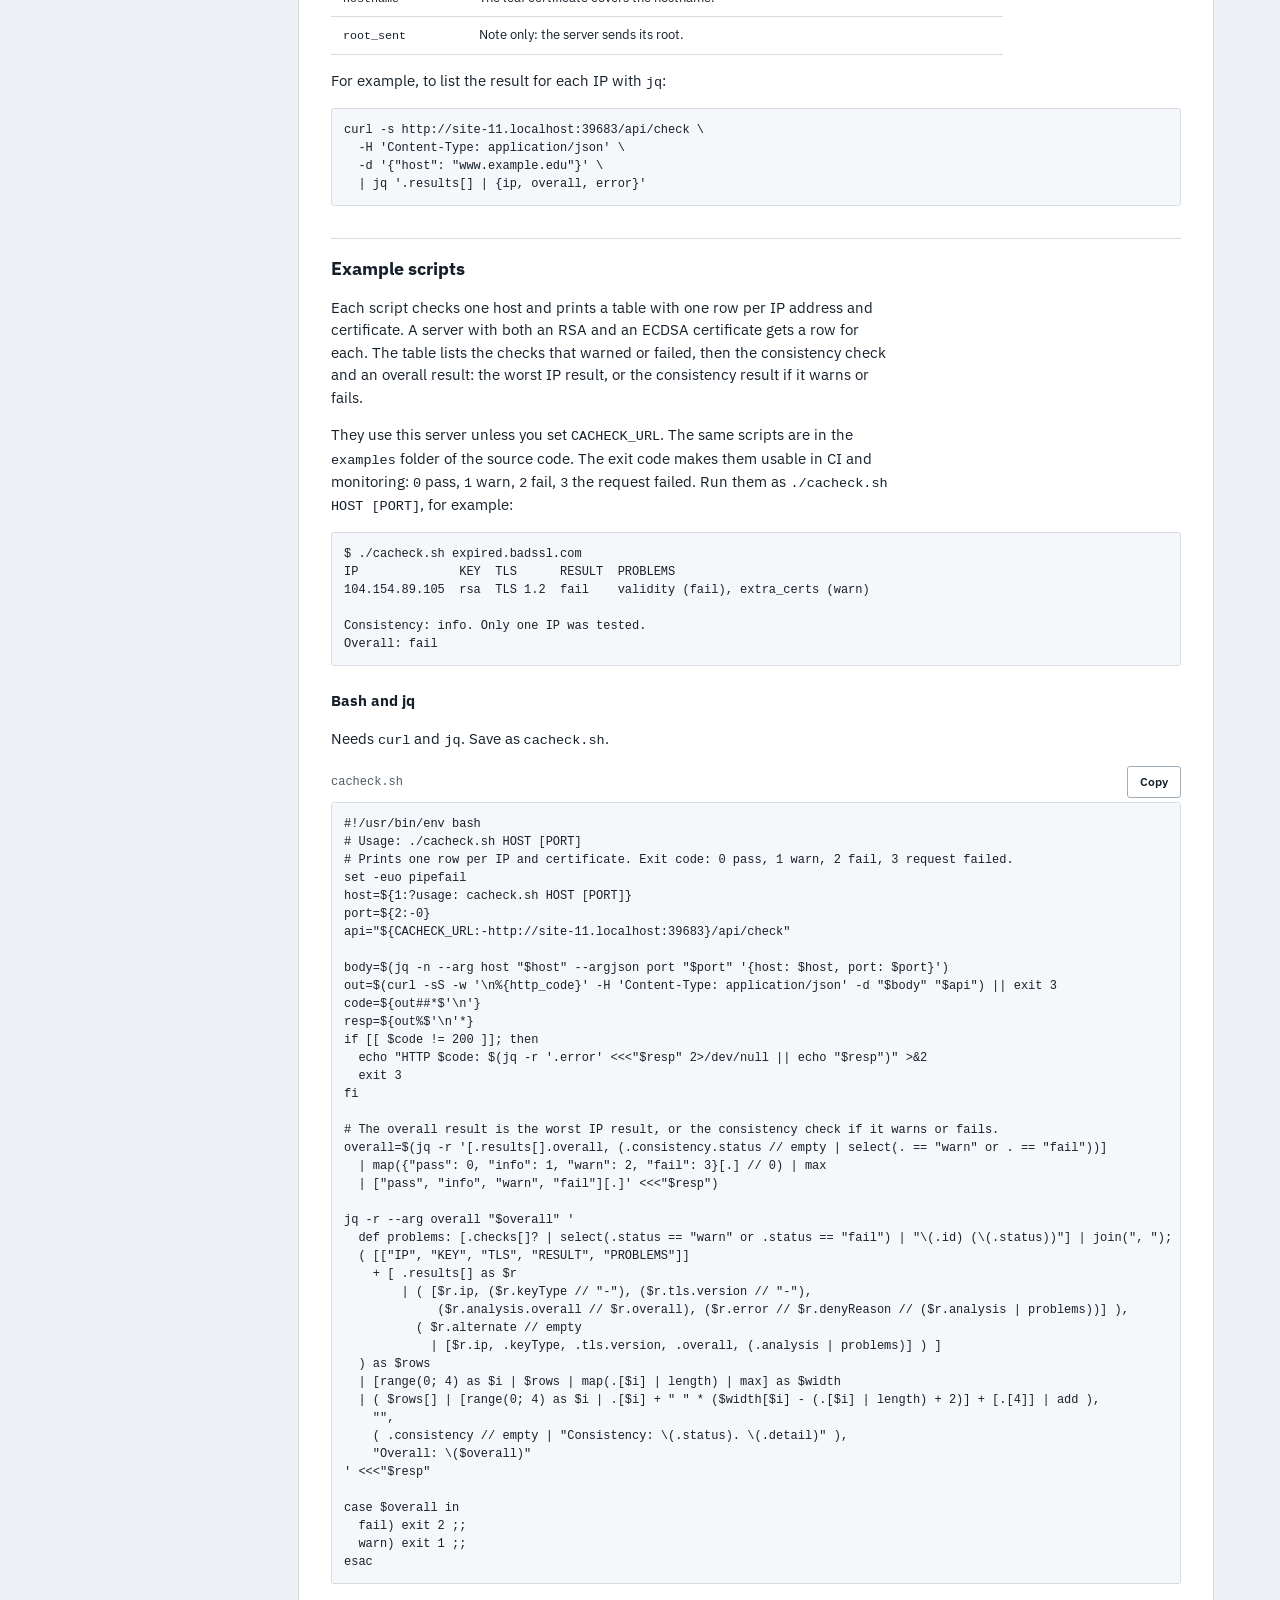
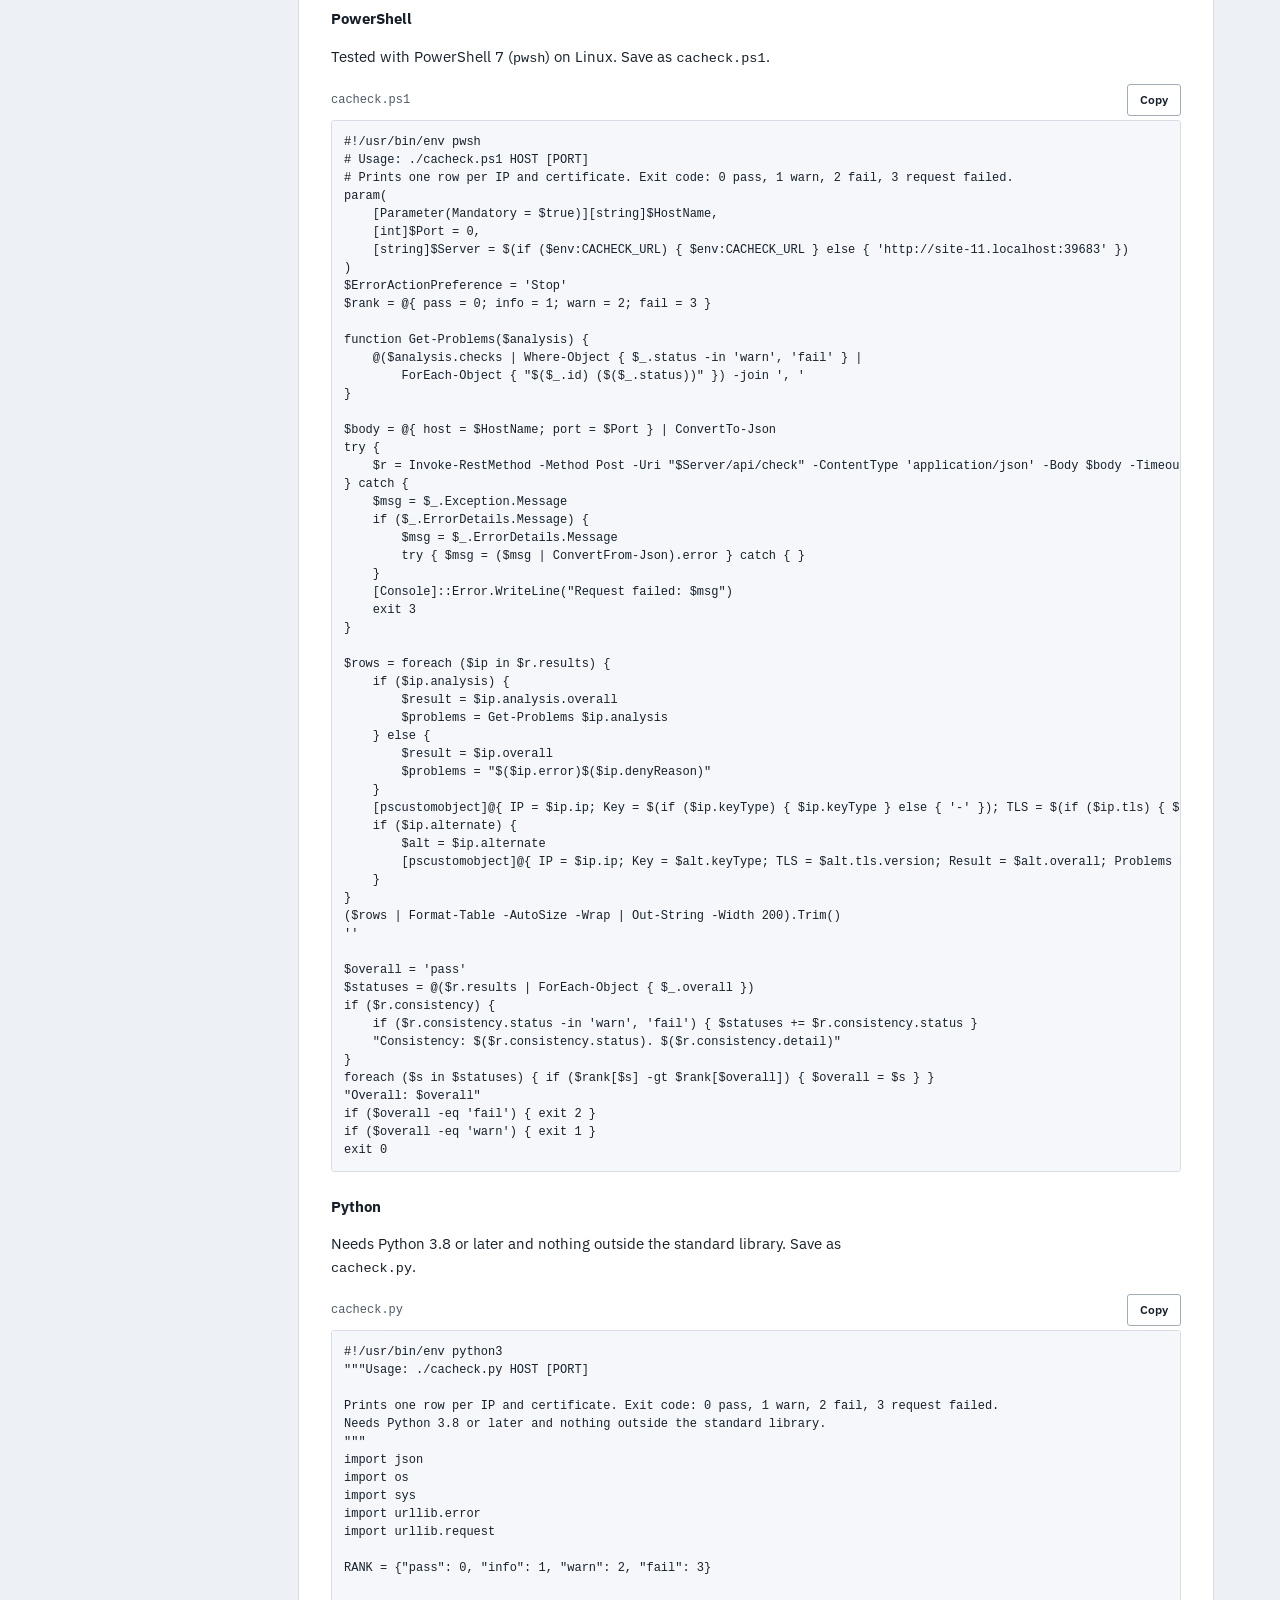
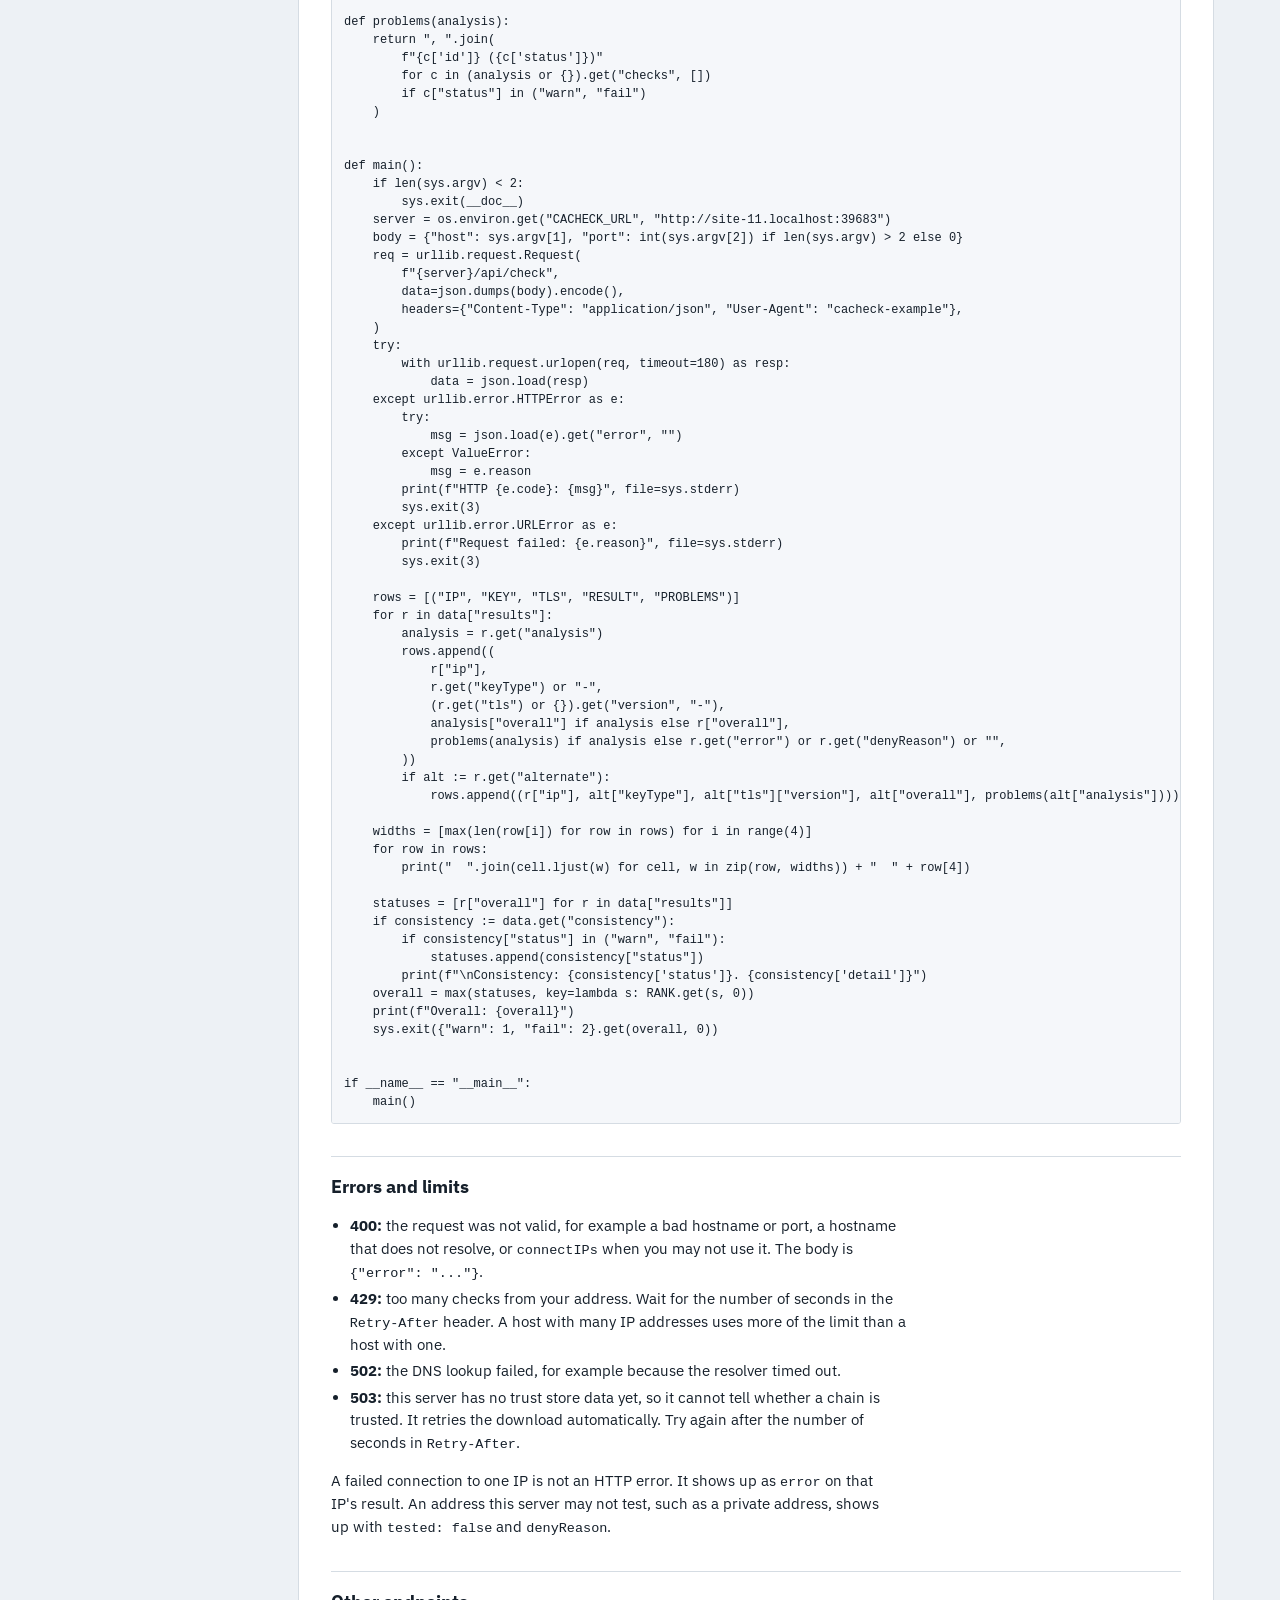
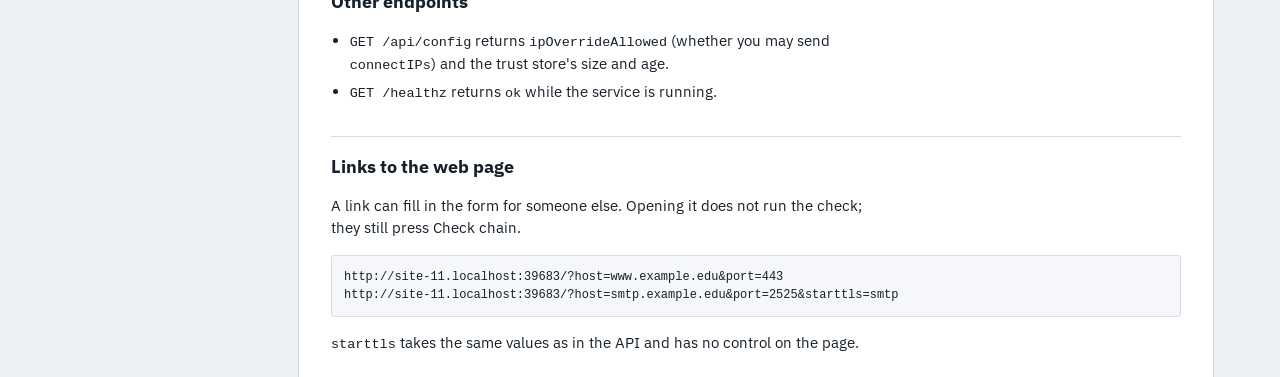
==== commit 32853c0c: "Use one header on every page; drop the footer links The home, API help and API reference pages share" ====
--- a/web/help.html
+++ b/web/help.html
@@ -14,10 +14,14 @@
 <body>
   <a class="skip" href="#doc">Skip to content</a>
   <header class="bar">
-    <div class="wrap">
-      <div class="brand doc-brand">
+    <div class="wrap bar-inner">
+      <div class="brand">
         <a class="brand-name" href="./">CA Chain Check</a>
-        <span class="brand-sub">API help</span>
+        <span class="brand-sub">Check a server's TLS certificate chain</span>
+        <nav class="bar-links" aria-label="Documentation">
+          <a href="help" aria-current="page">API help</a>
+          <a href="swagger">API reference</a>
+        </nav>
       </div>
     </div>
   </header>
@@ -362,9 +366,5 @@
   </main>
   </div>
   <div id="announce" class="sr" role="status" aria-live="polite" aria-atomic="true"></div>
-
-  <footer class="wrap foot">
-    <a href="./">Back to CA Chain Check</a>
-  </footer>
 </body>
 </html>
--- a/web/styles.css
+++ b/web/styles.css
@@ -147,8 +147,13 @@
 }
 .bar-inner { display: grid; grid-template-columns: minmax(180px, 240px) 1fr; gap: var(--s5); padding-top: var(--s4); padding-bottom: var(--s4); align-items: start; }
 .brand { display: flex; flex-direction: column; padding-top: 22px; }
-.brand-name { font-size: var(--fs-lg); font-weight: 700; letter-spacing: -0.01em; }
+.brand-name { font-size: var(--fs-lg); font-weight: 700; letter-spacing: -0.01em; color: inherit; text-decoration: none; }
+.brand-name:hover { text-decoration: underline; text-decoration-color: var(--bar-edge); }
 .brand-sub { font-size: var(--fs-sm); color: var(--bar-muted); }
+.bar-links { display: flex; flex-wrap: wrap; gap: var(--s1) var(--s4); margin-top: var(--s3); font-size: var(--fs-sm); font-weight: 600; }
+.bar-links a { color: var(--bar-ink); text-decoration: underline; text-decoration-color: var(--bar-edge); text-decoration-thickness: 2px; text-underline-offset: 4px; }
+.bar-links a:hover { text-decoration-thickness: 3px; }
+.bar-links a[aria-current="page"] { color: var(--bar-muted); text-decoration: none; }
 .probe-row { display: flex; gap: var(--s3); align-items: flex-end; }
 .field { display: flex; flex-direction: column; gap: var(--s1); min-width: 0; }
 .field > span { font-size: var(--fs-xs); font-weight: 600; color: var(--bar-muted); }
@@ -365,12 +370,8 @@
 
 .foot { color: var(--muted); font-size: var(--fs-xs); padding-bottom: var(--s6); }
 .foot a { color: var(--muted); }
-.foot-sep { margin: 0 var(--s2); }
 
 /* API help page */
-.doc-brand { padding: var(--s4) 0; }
-.doc-brand .brand-name { color: inherit; text-decoration: none; }
-.doc-brand .brand-name:hover { text-decoration: underline; text-decoration-color: var(--bar-edge); }
 .doc { padding: var(--s5) var(--s6); margin: var(--s5) 0; min-width: 0; }
 .doc h1 { font-size: var(--fs-2xl); margin: 0 0 var(--s2); letter-spacing: -0.01em; }
 .doc h2 { font-size: var(--fs-lg); margin: var(--s6) 0 var(--s2); padding-top: var(--s4); border-top: 1px solid var(--rule); }
@@ -422,12 +423,14 @@
 @media (pointer: coarse) {
   .btn-quiet { min-height: 44px; padding: 0 var(--s4); }
   .advanced summary { padding: 12px 0; }
+  .bar-links a { padding: 10px 0; }
 }
 
 /* ---------- Narrow screens ---------- */
 @media (max-width: 860px) {
   .bar-inner { grid-template-columns: 1fr; gap: var(--s3); }
   .brand { padding-top: 0; flex-direction: row; gap: var(--s3); align-items: baseline; flex-wrap: wrap; }
+  .bar-links { flex-basis: 100%; margin-top: 0; }
   .cert-head { display: none; }
   details.cert > summary { grid-template-columns: 2.5rem 1fr 1.25rem; grid-template-areas: "pos subj chev" ". iss ." ". exp ." ". flags ."; row-gap: 2px; }
   .c-pos { grid-area: pos; } .c-subj { grid-area: subj; } .c-iss { grid-area: iss; } .c-exp { grid-area: exp; } .c-flags { grid-area: flags; } .chev { grid-area: chev; }
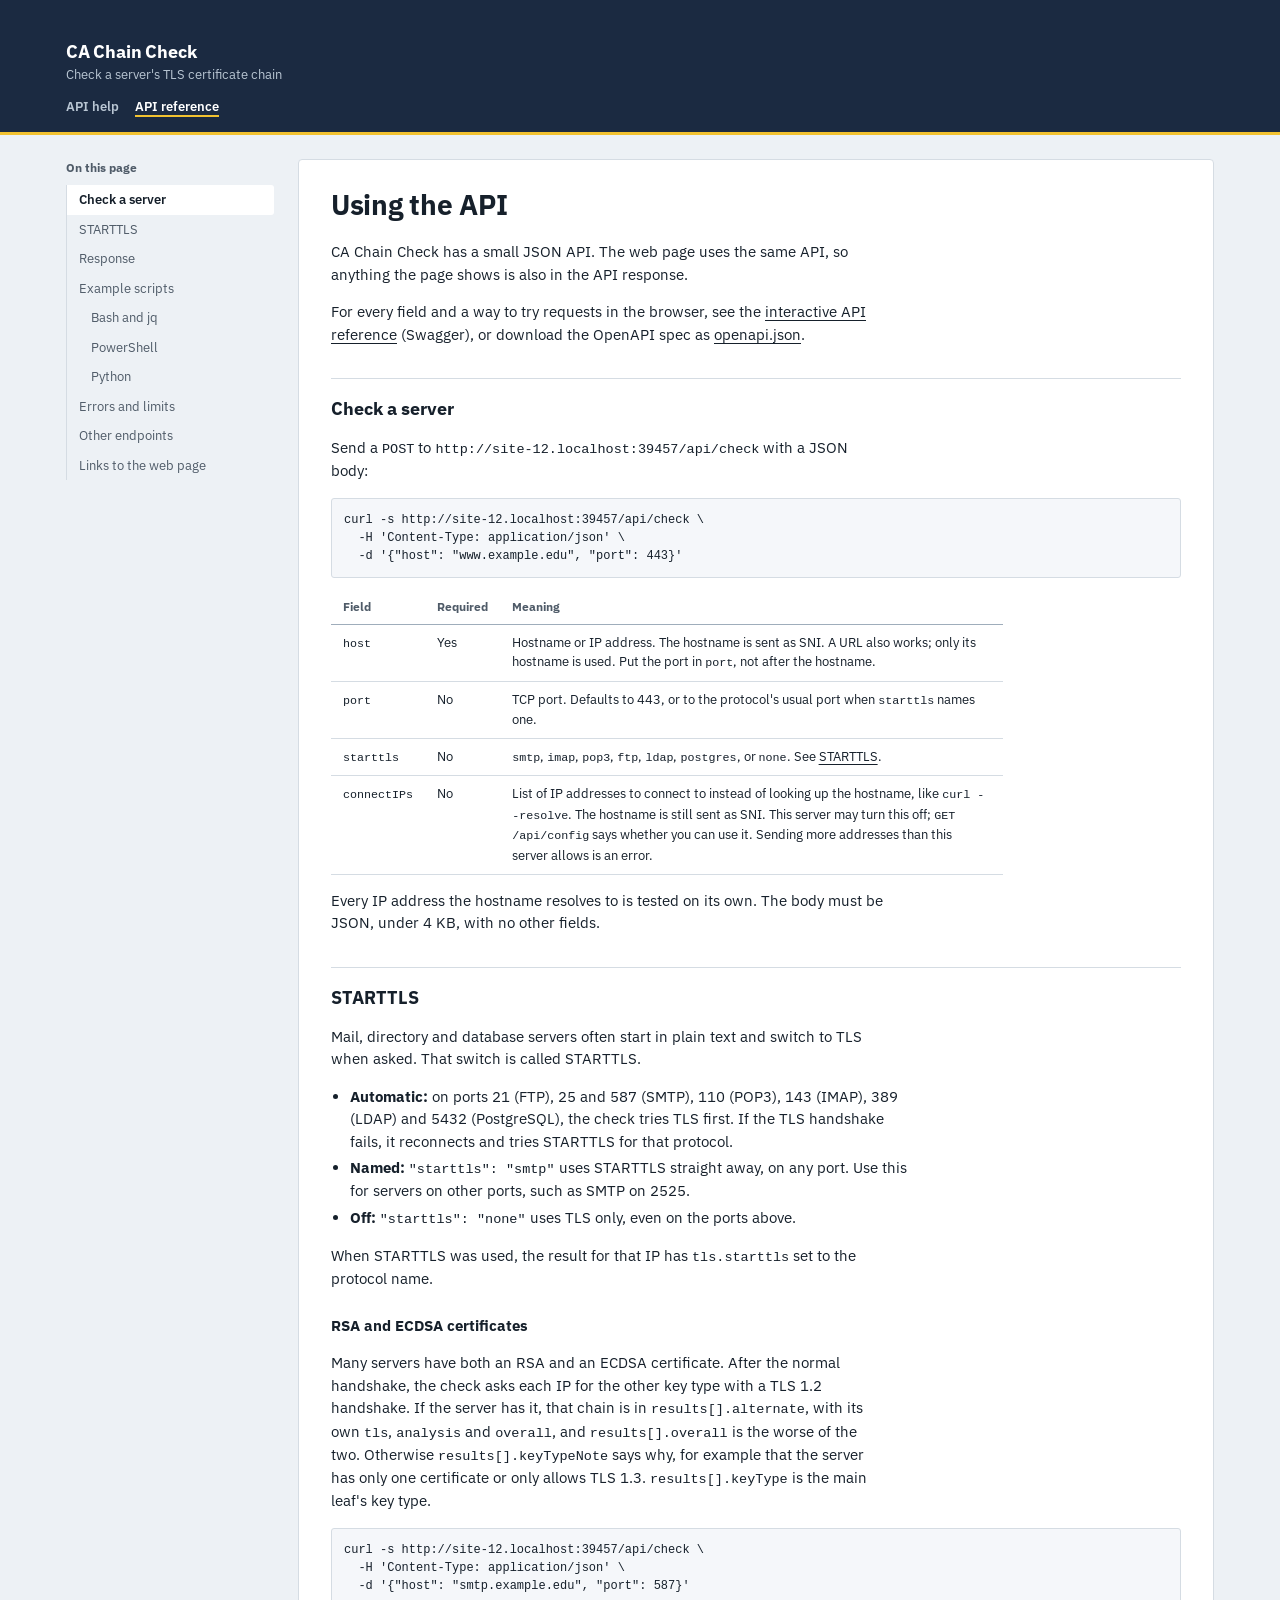
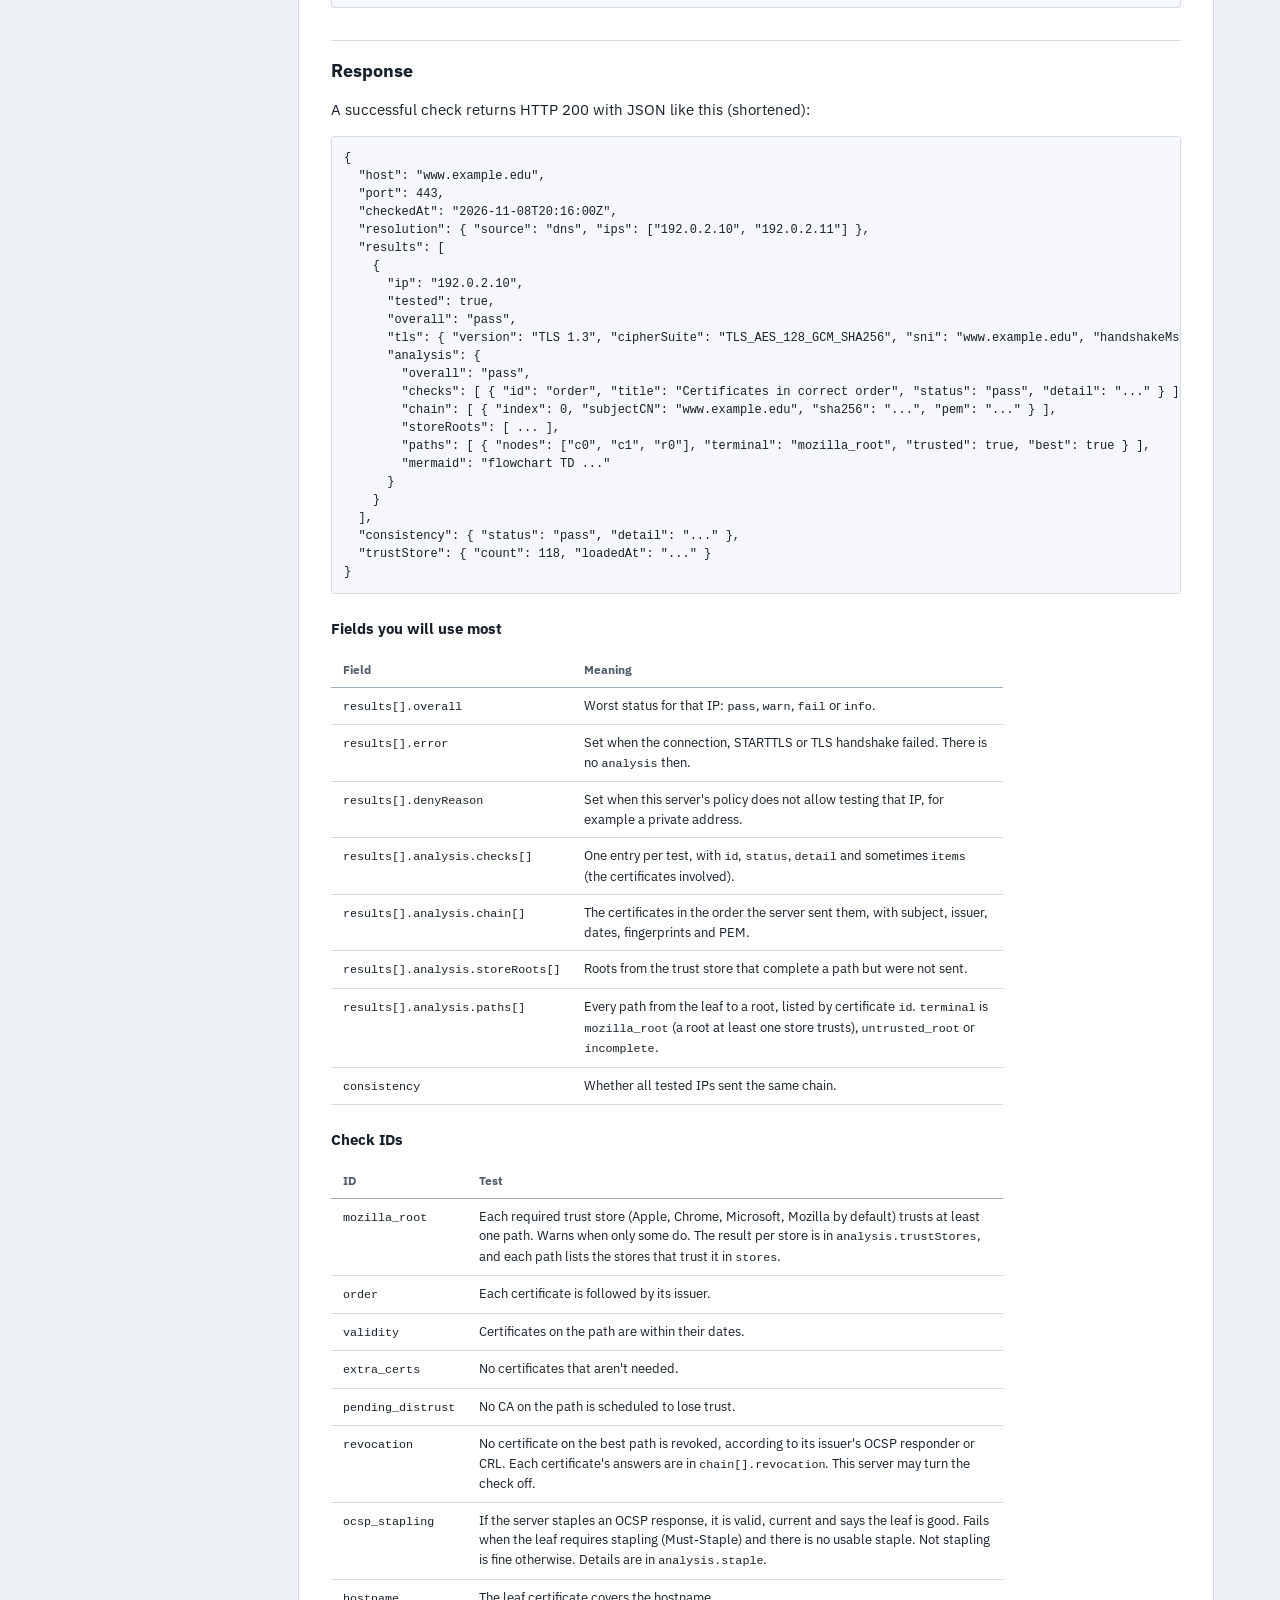
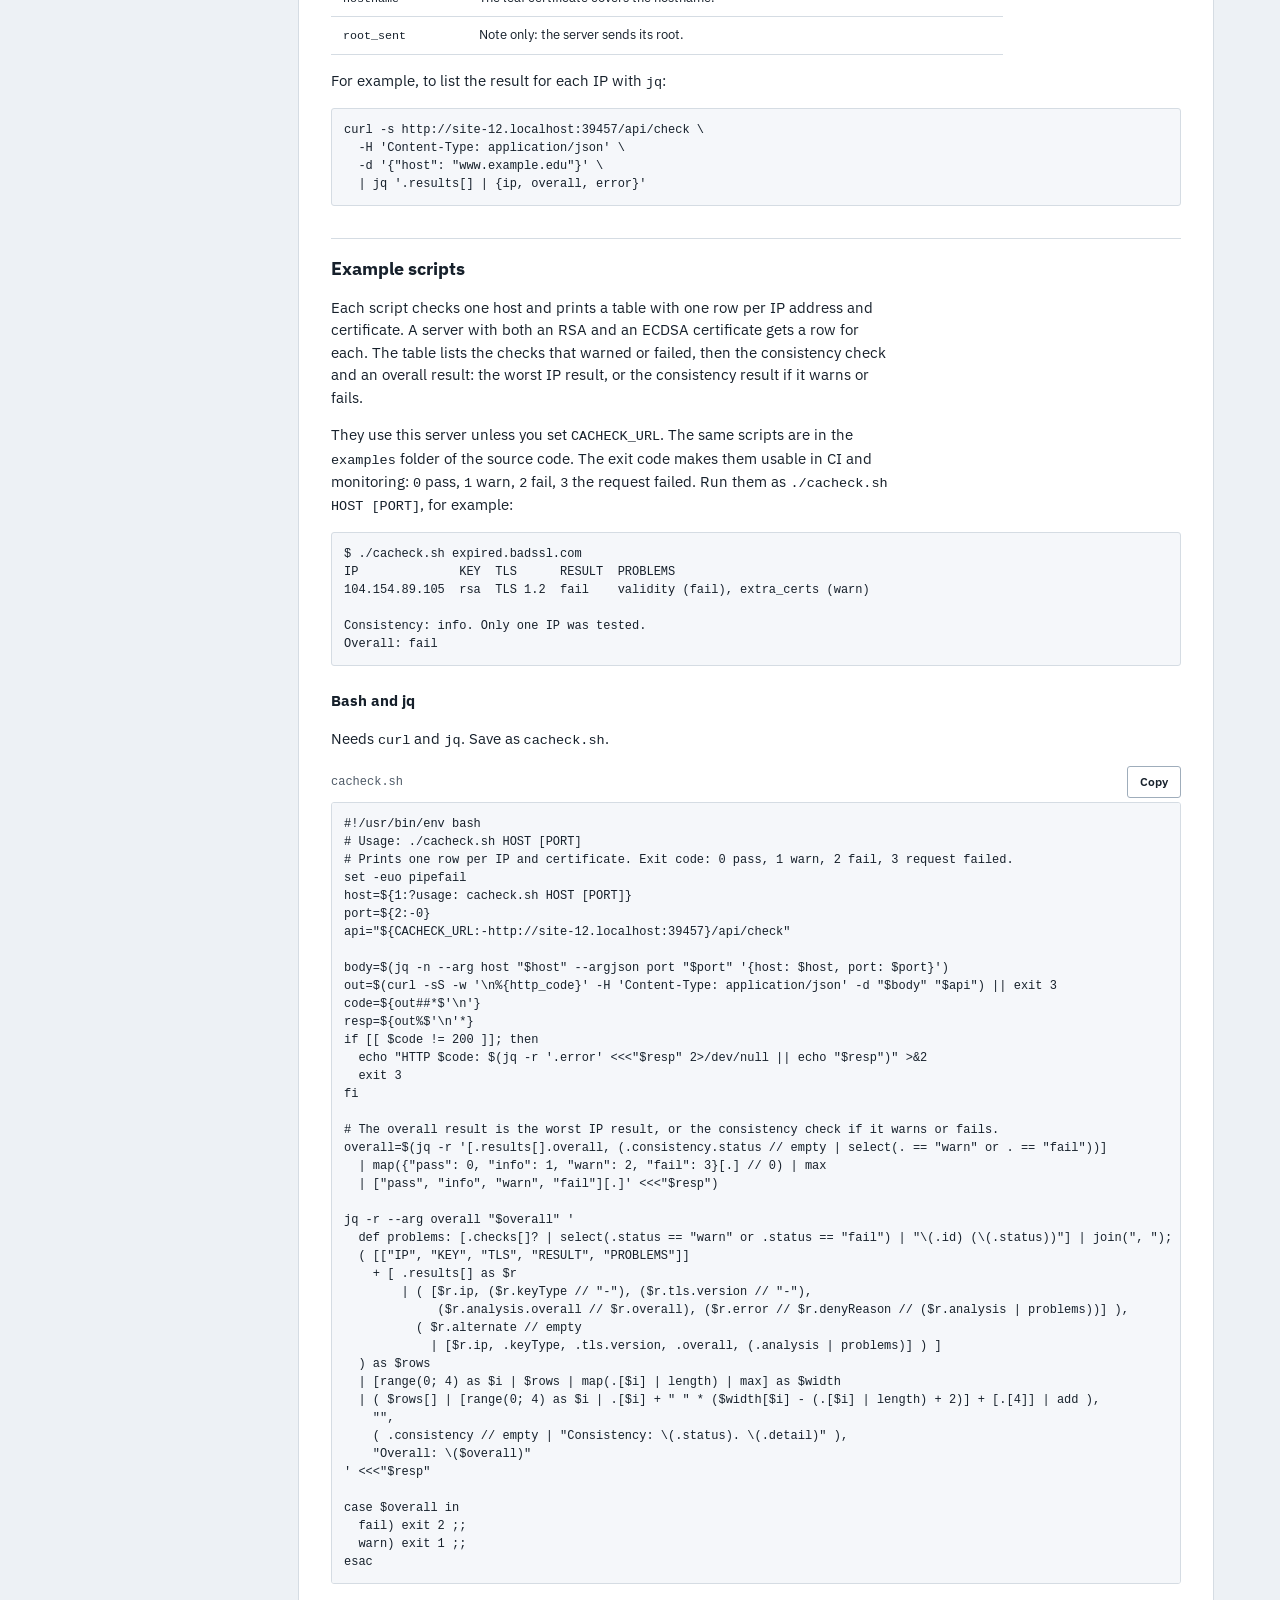
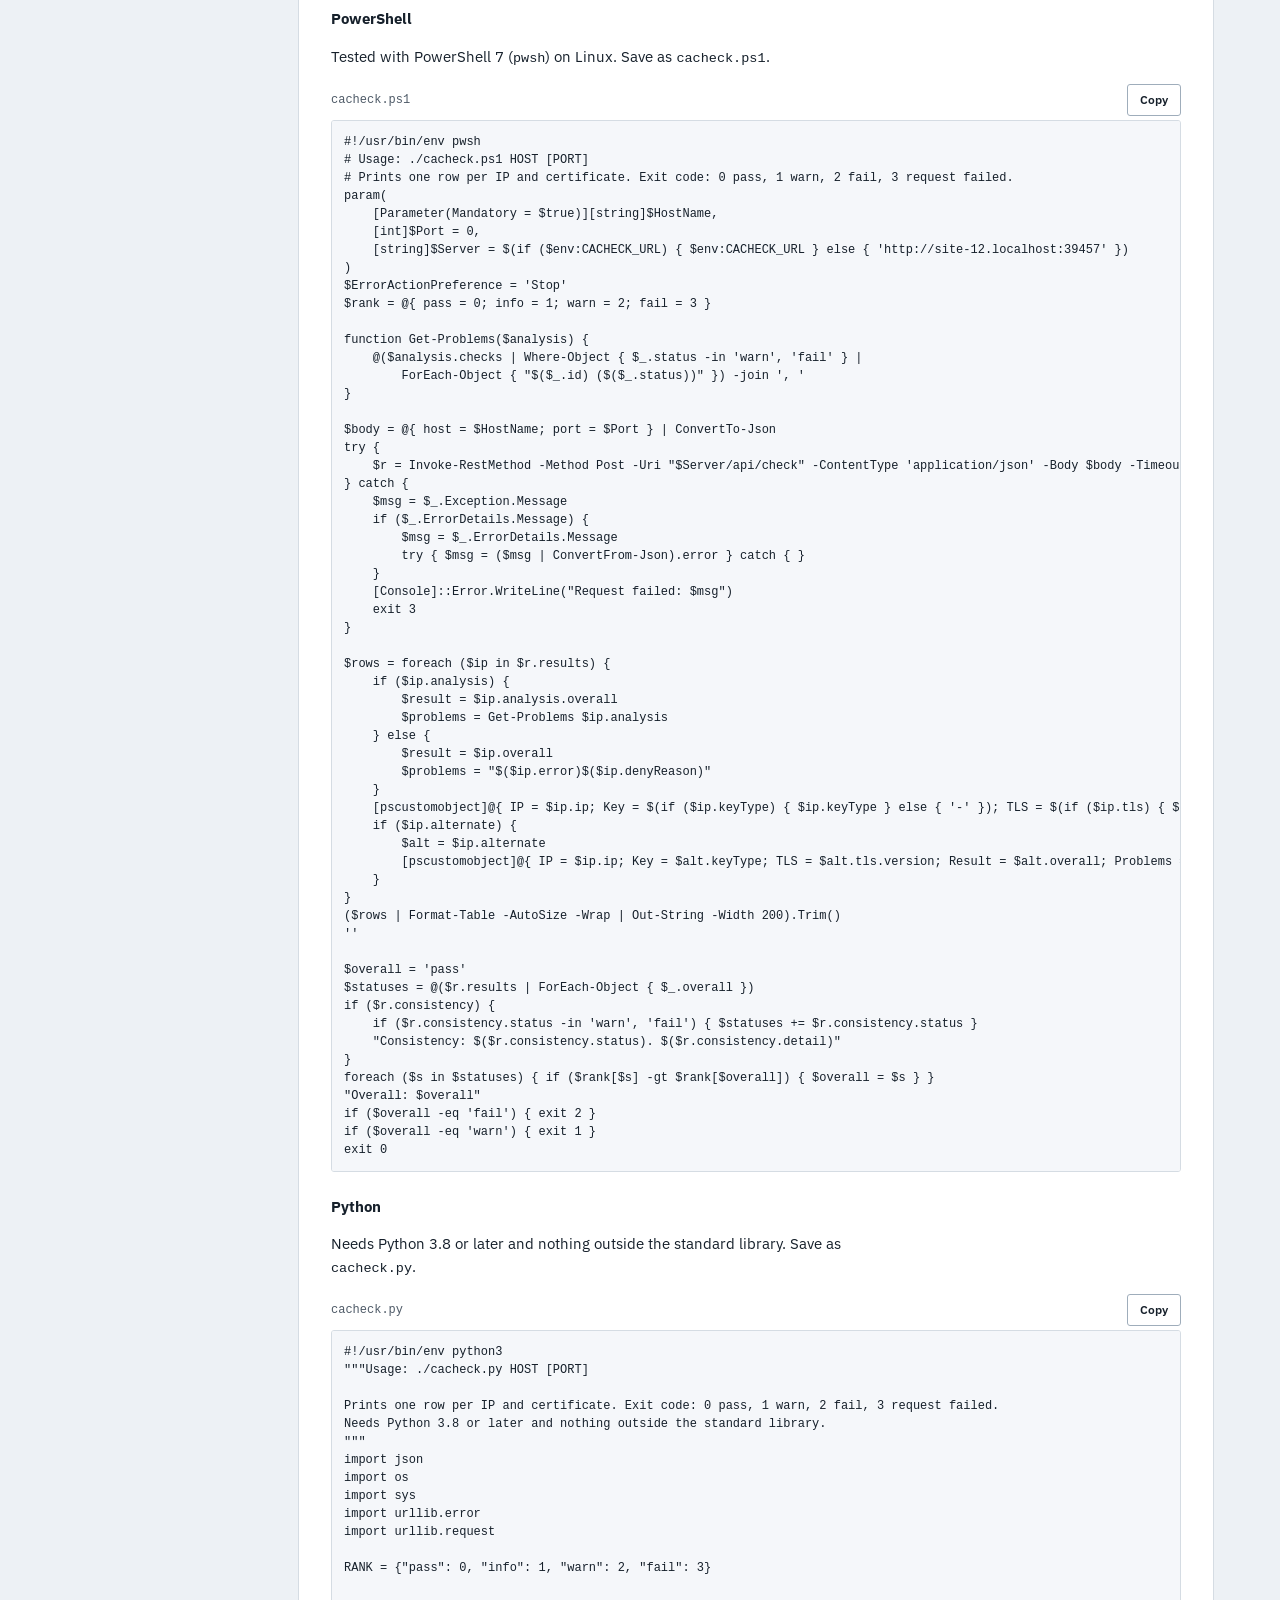
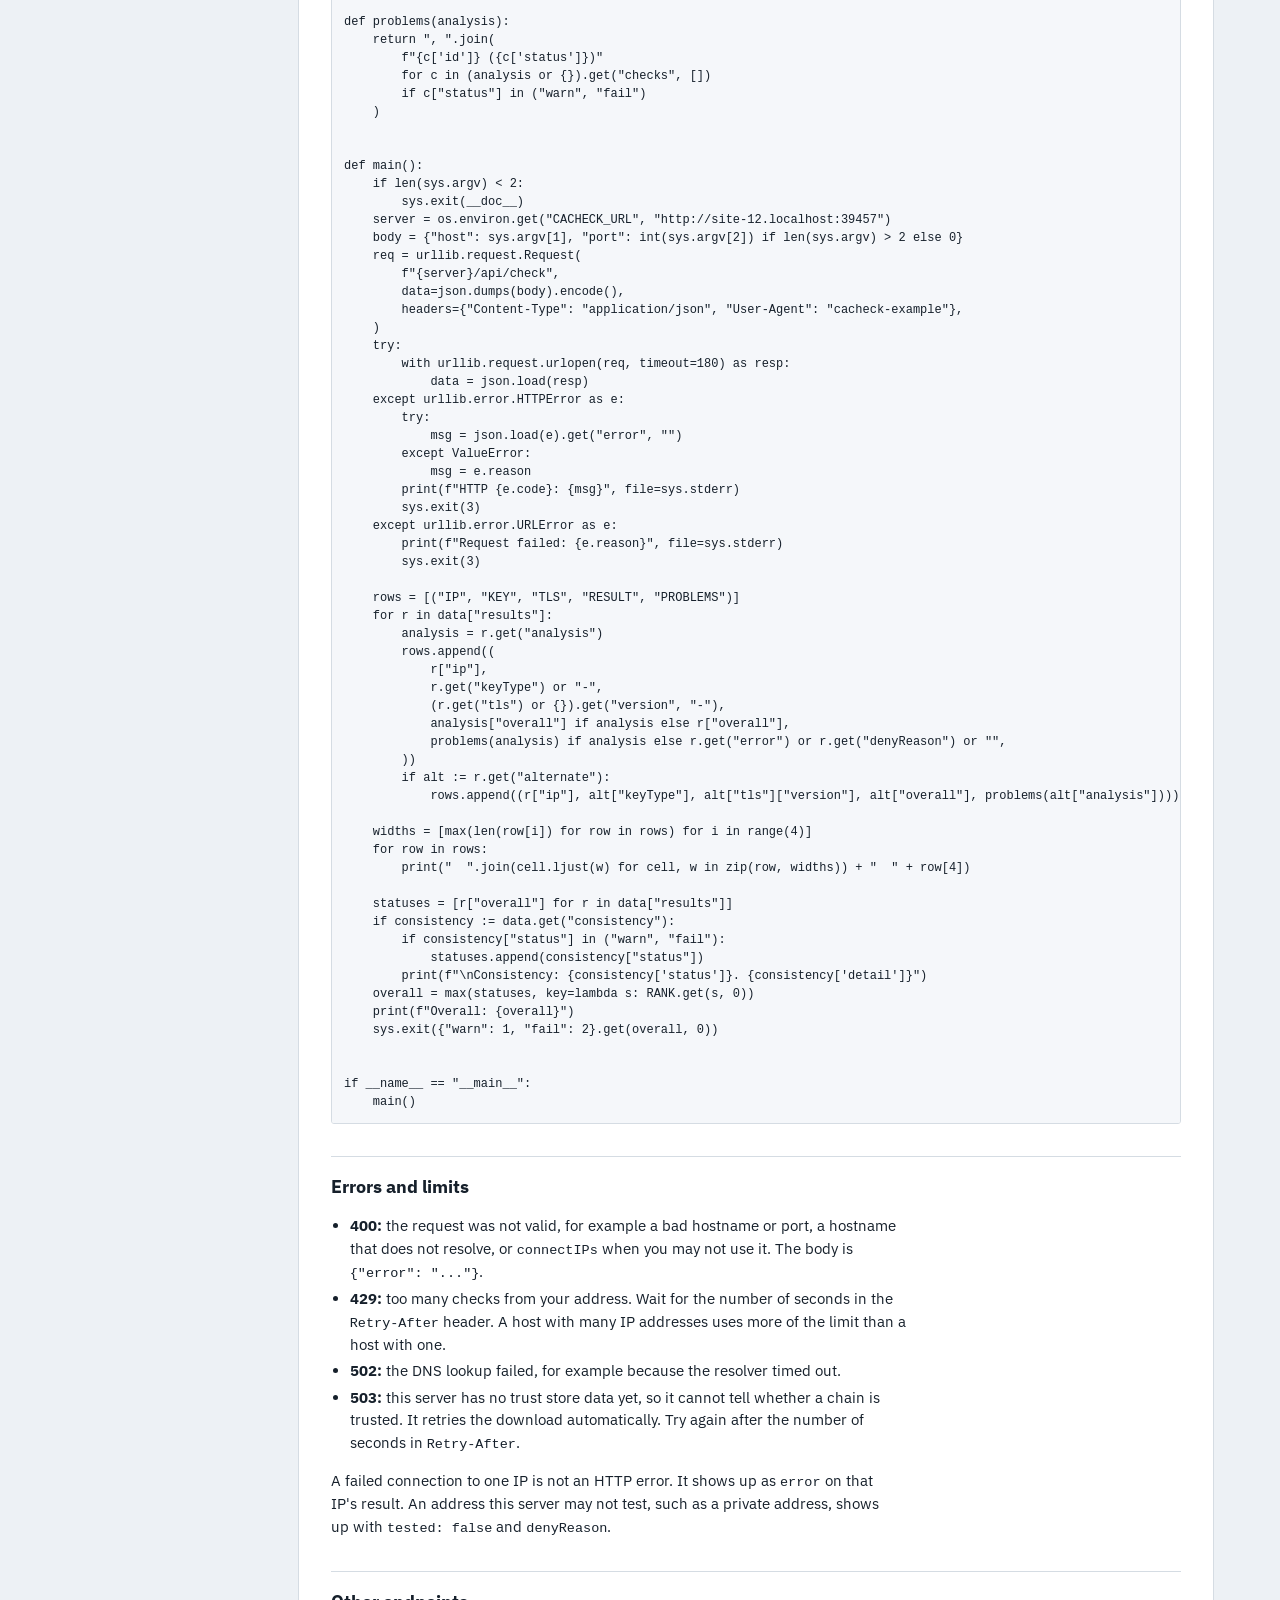
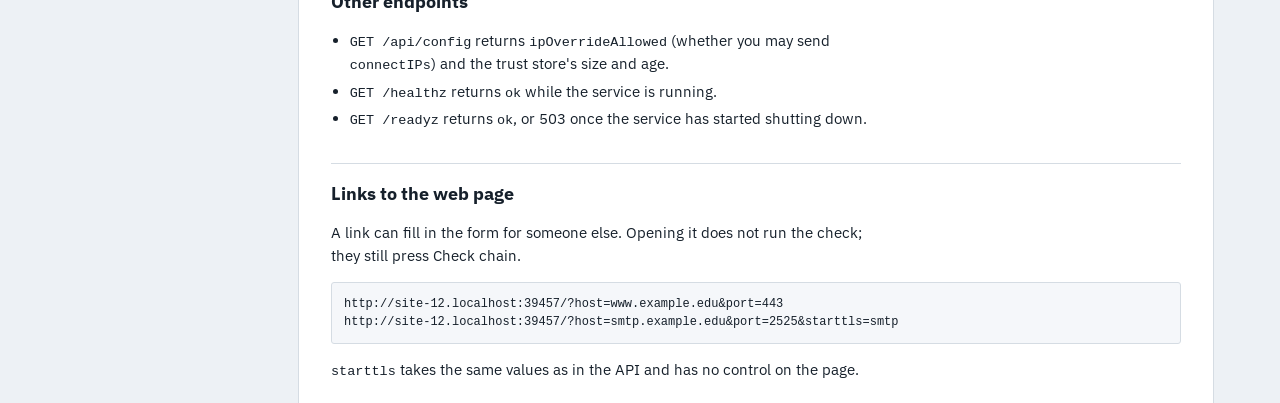
==== commit 306e3ab0: "Drain on shutdown so rolling updates don't cut off running checks On SIGTERM the server fails the ne" ====
--- a/web/help.html
+++ b/web/help.html
@@ -355,6 +355,7 @@
       <ul>
         <li><code>GET /api/config</code> returns <code>ipOverrideAllowed</code> (whether you may send <code>connectIPs</code>) and the trust store's size and age.</li>
         <li><code>GET /healthz</code> returns <code>ok</code> while the service is running.</li>
+        <li><code>GET /readyz</code> returns <code>ok</code>, or 503 once the service has started shutting down.</li>
       </ul>
 
       <h2 id="links">Links to the web page</h2>
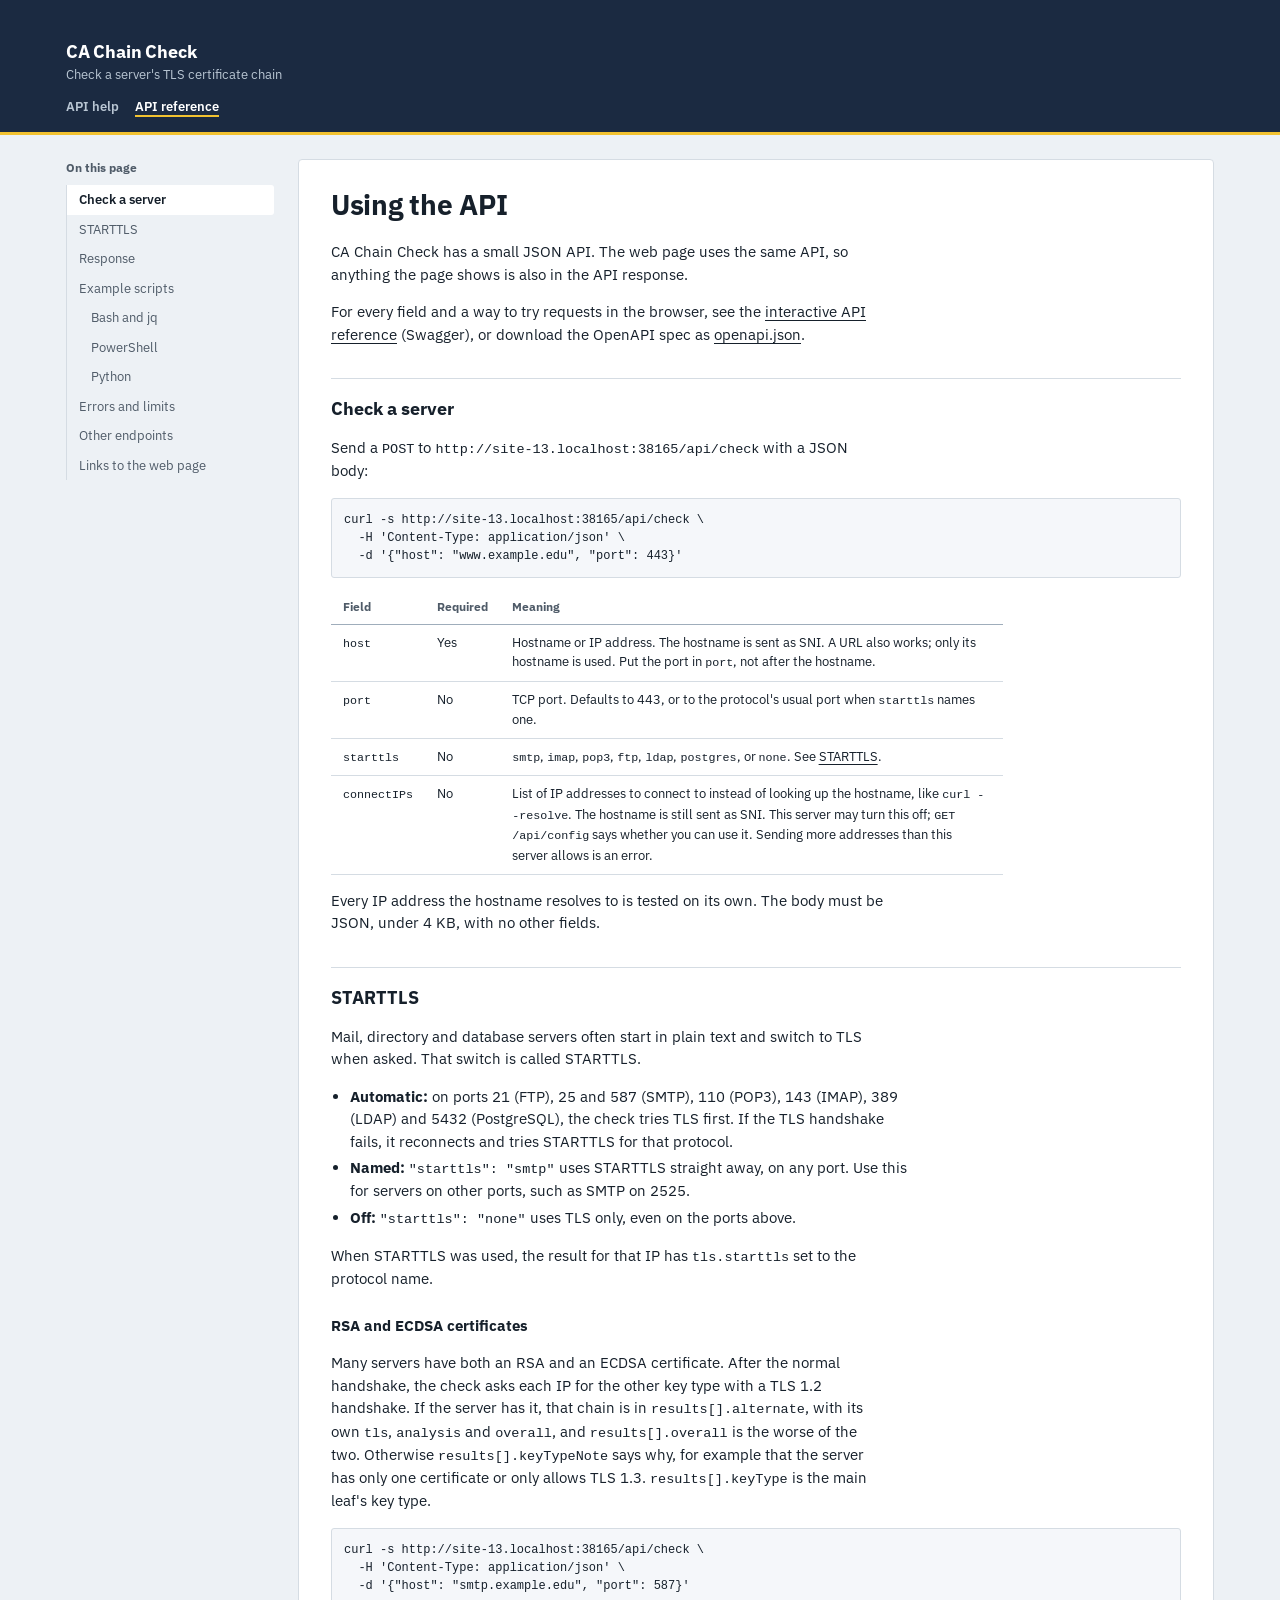
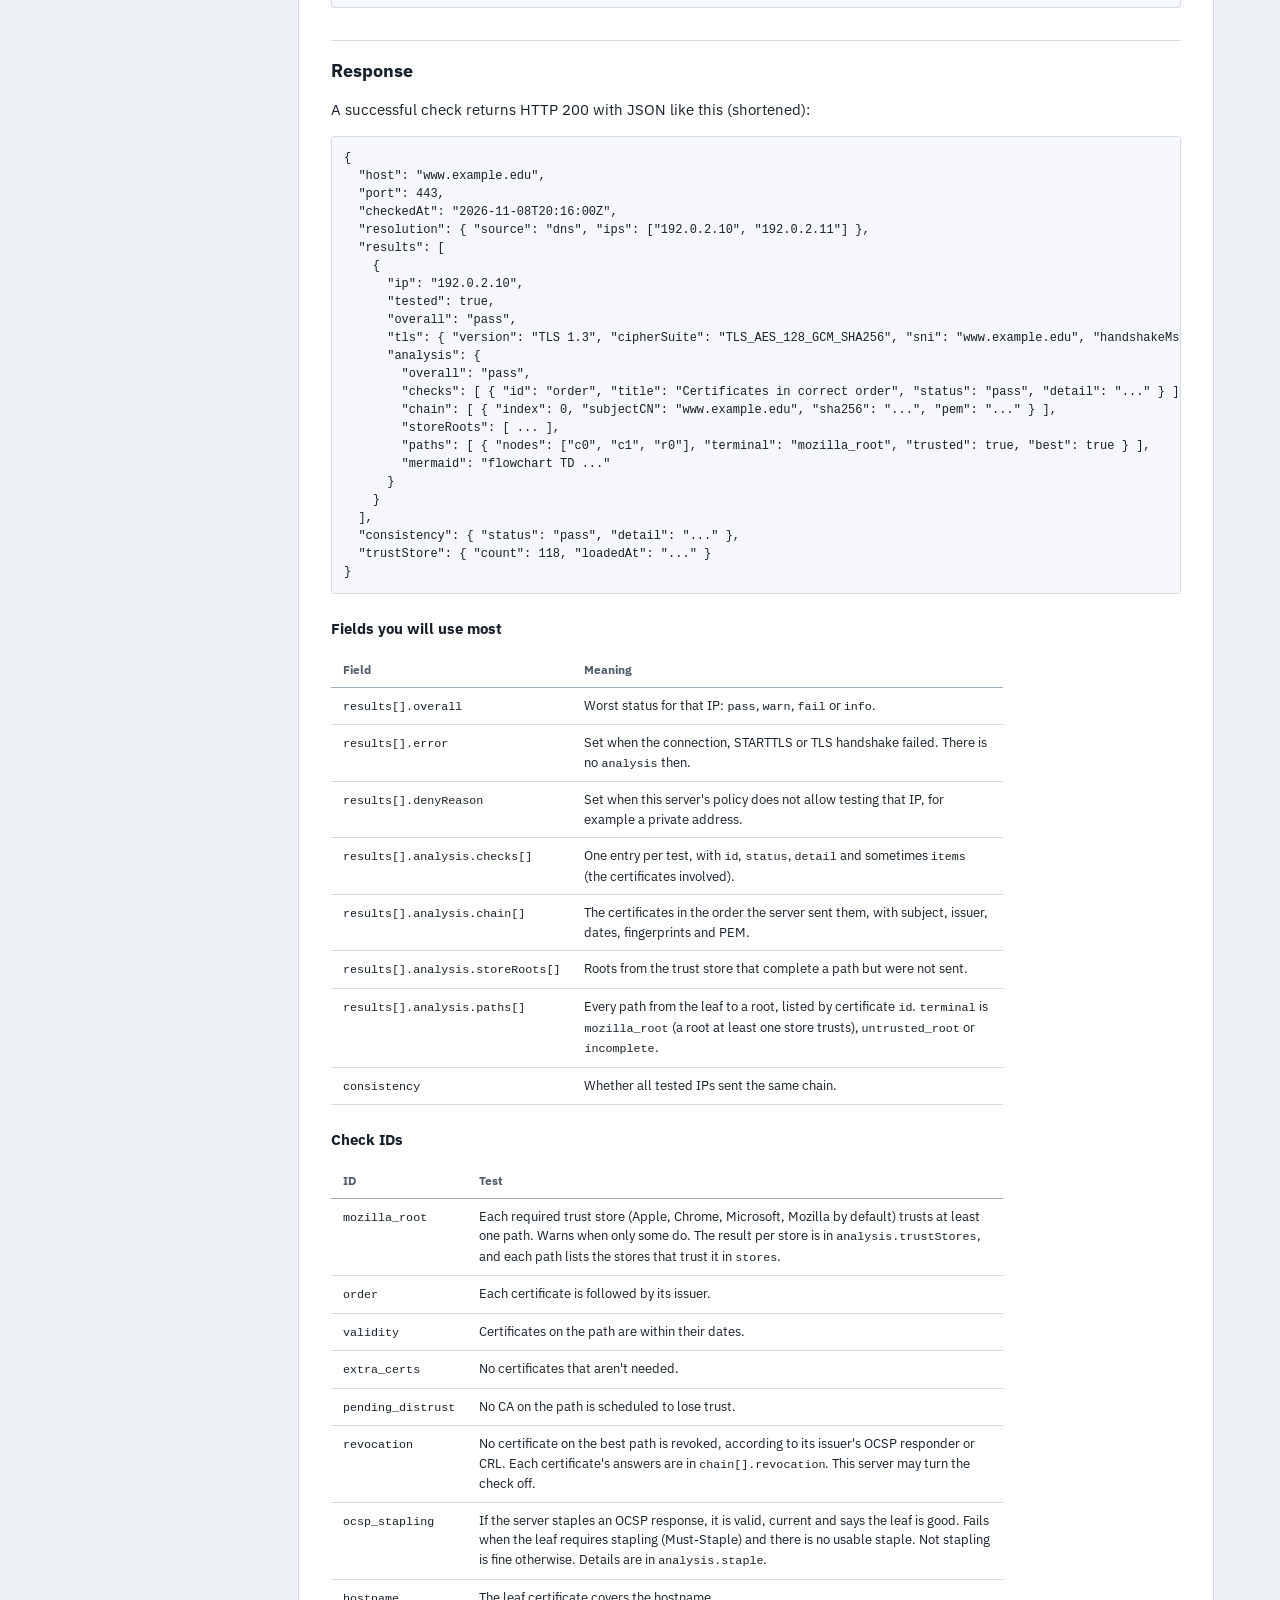
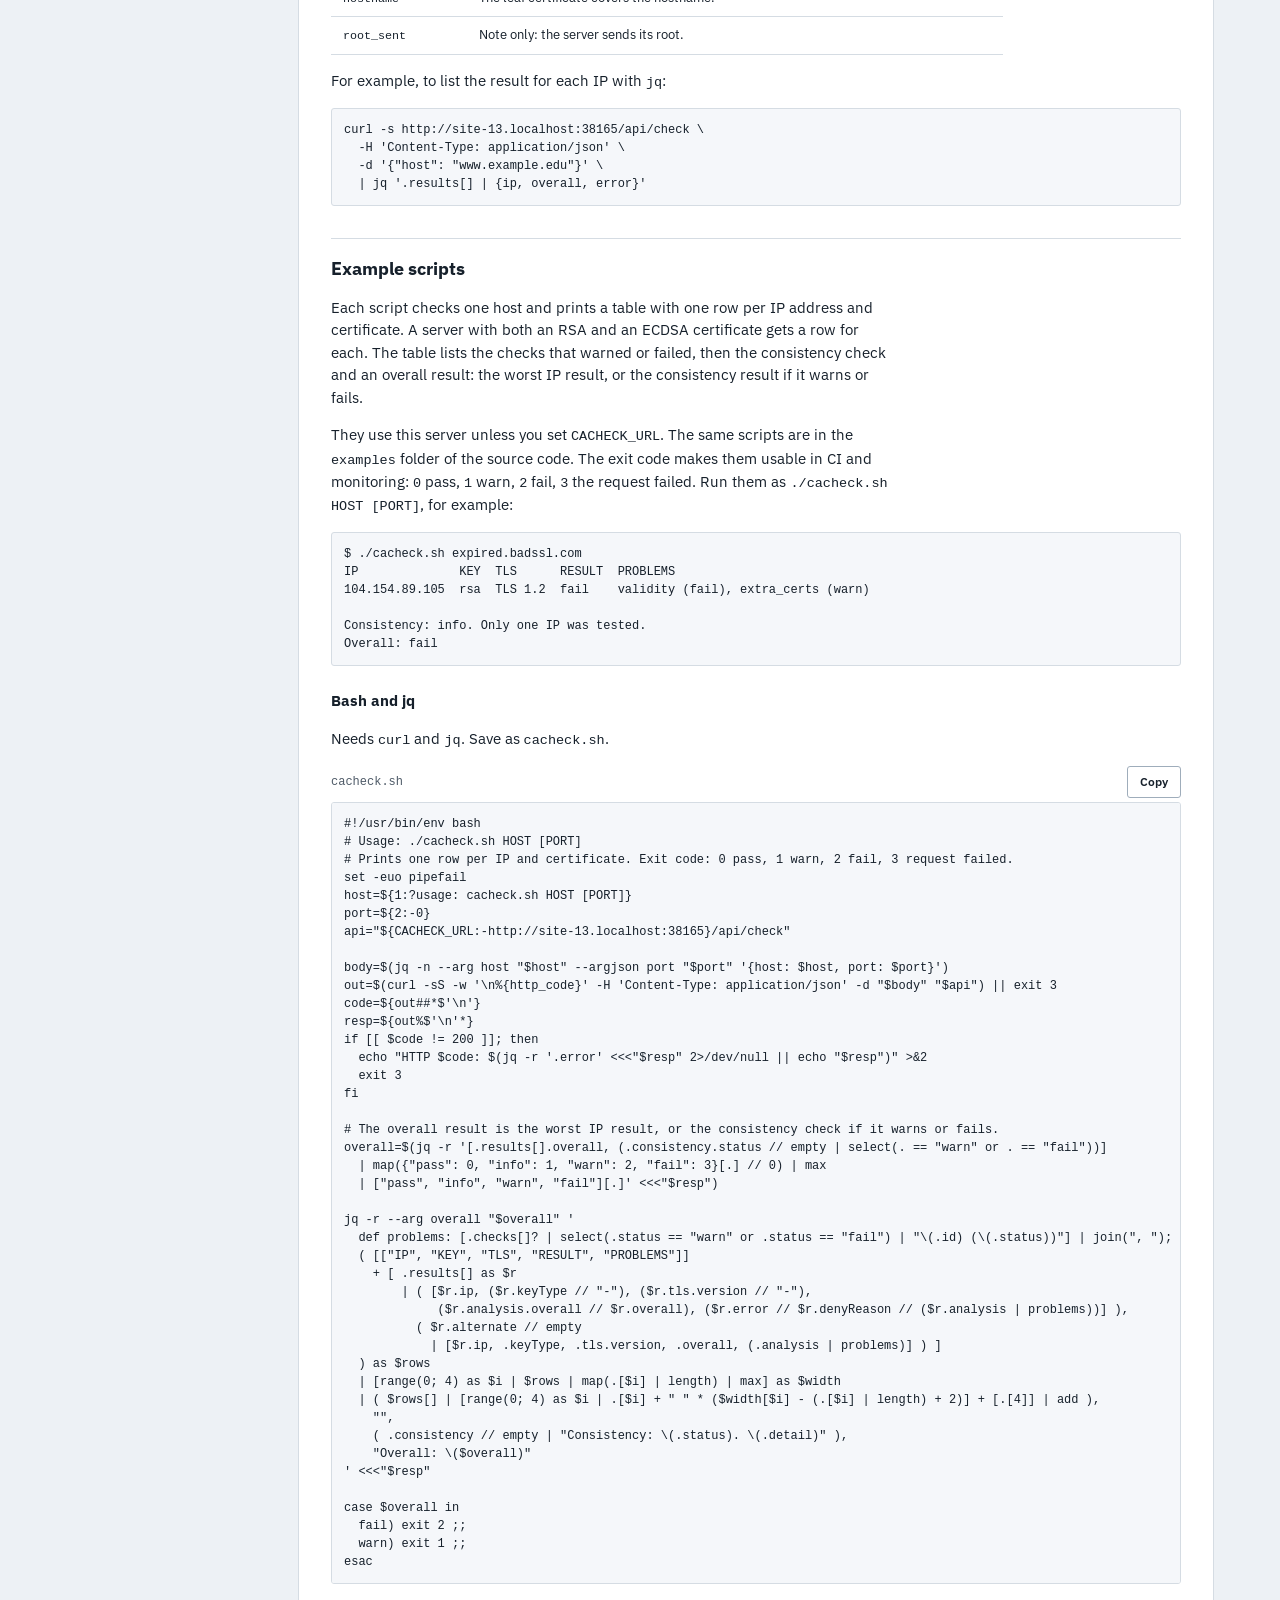
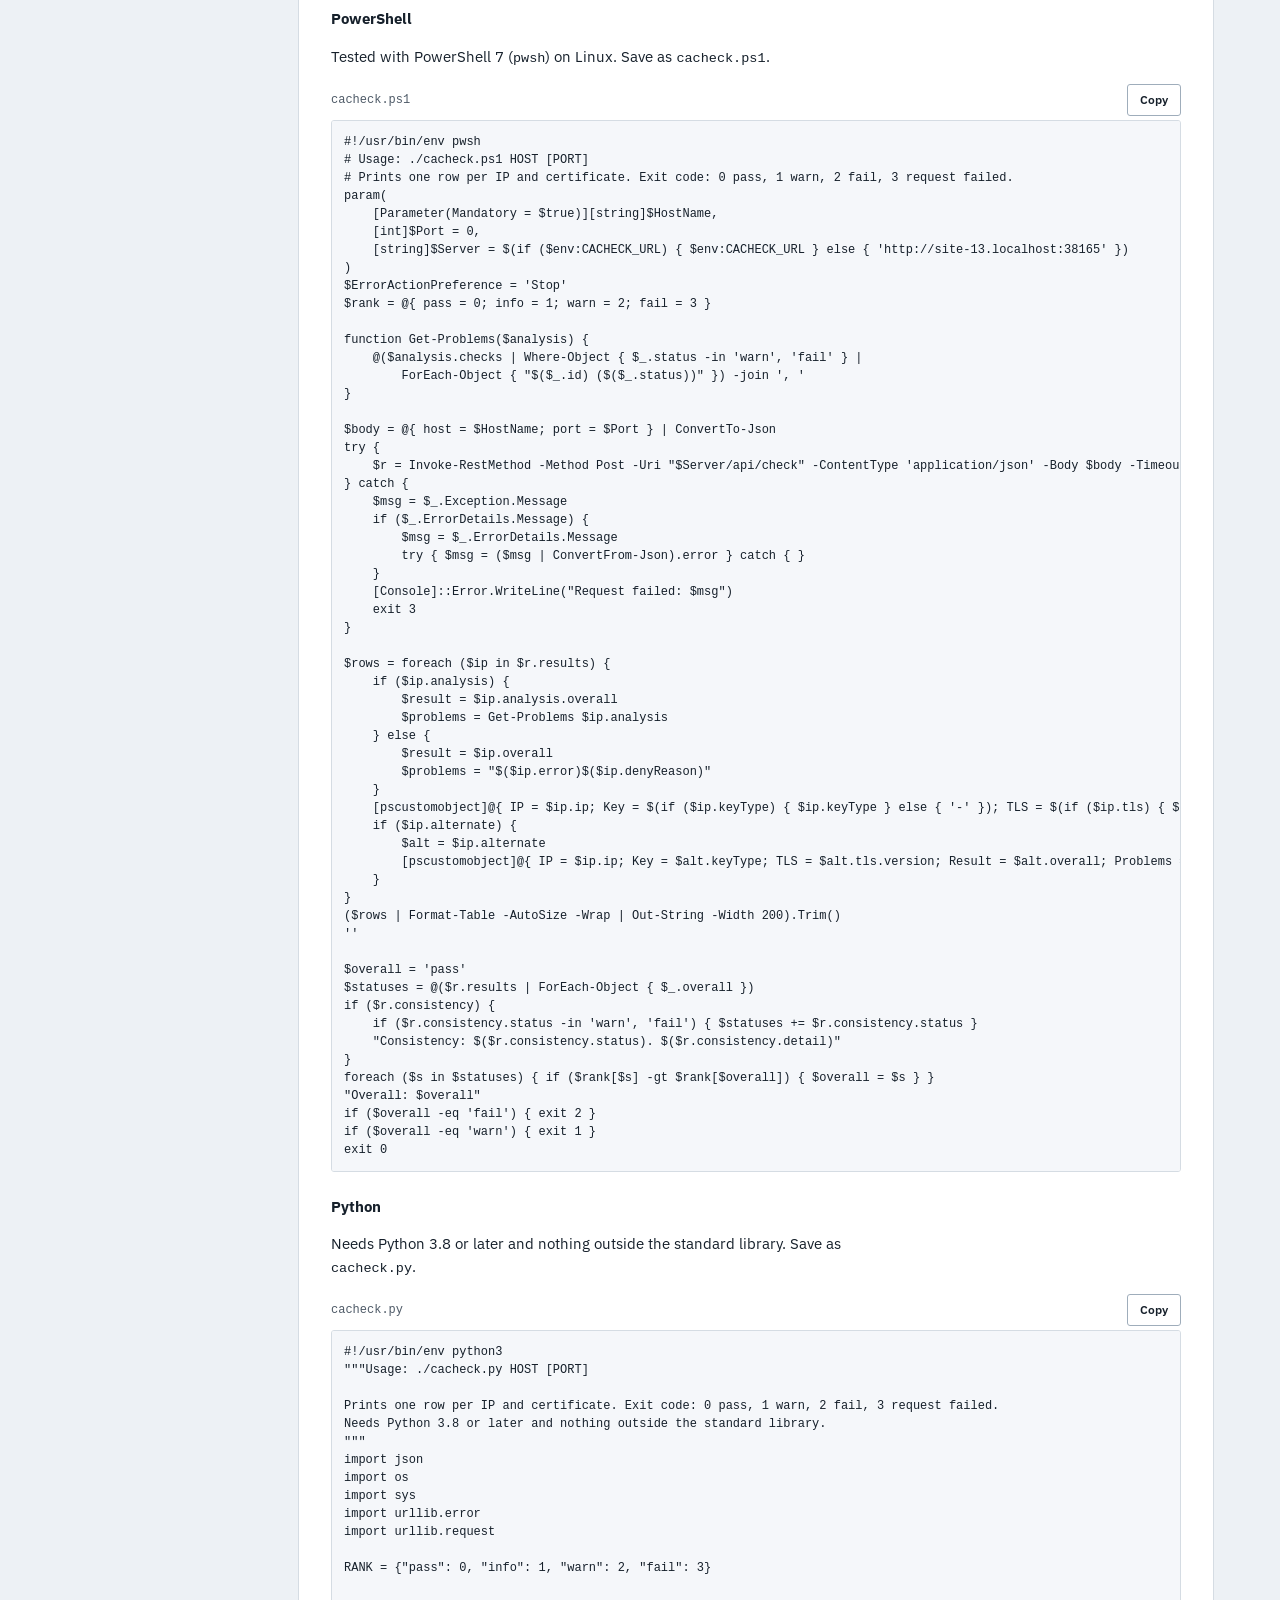
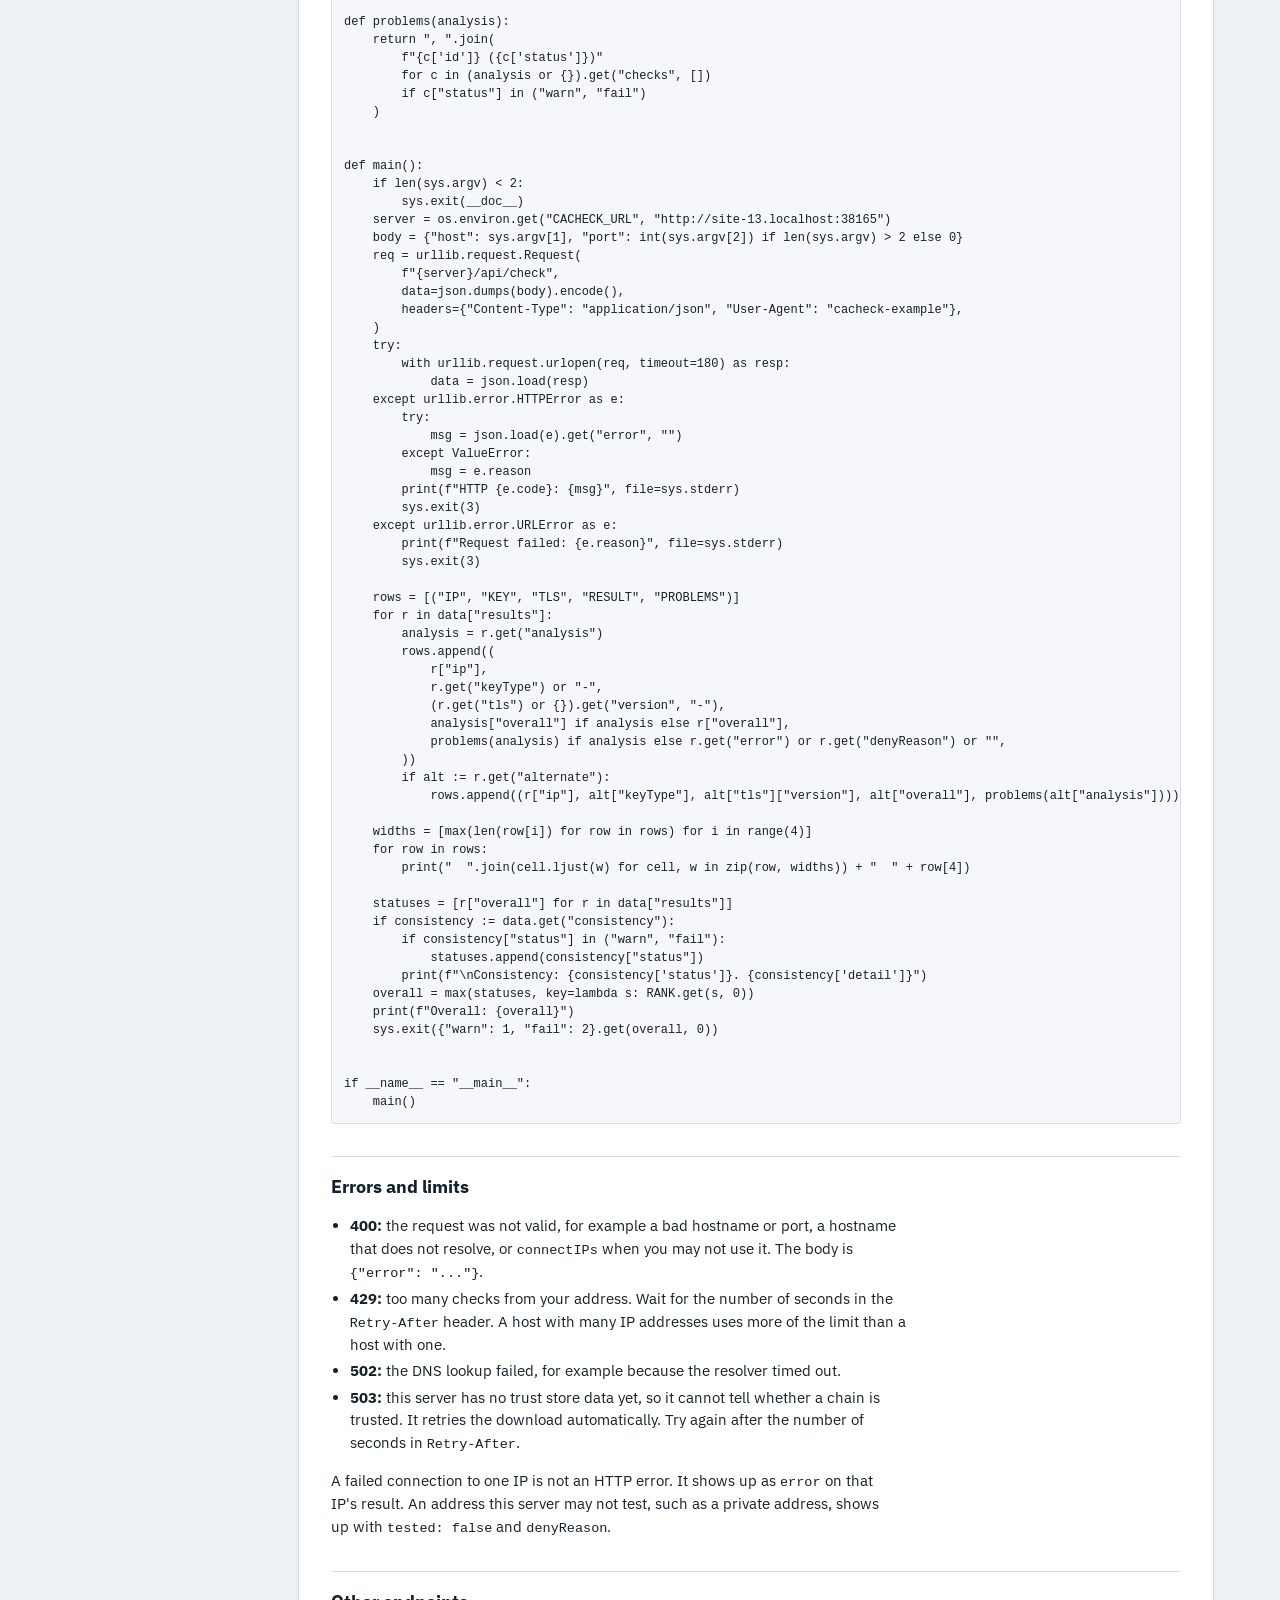
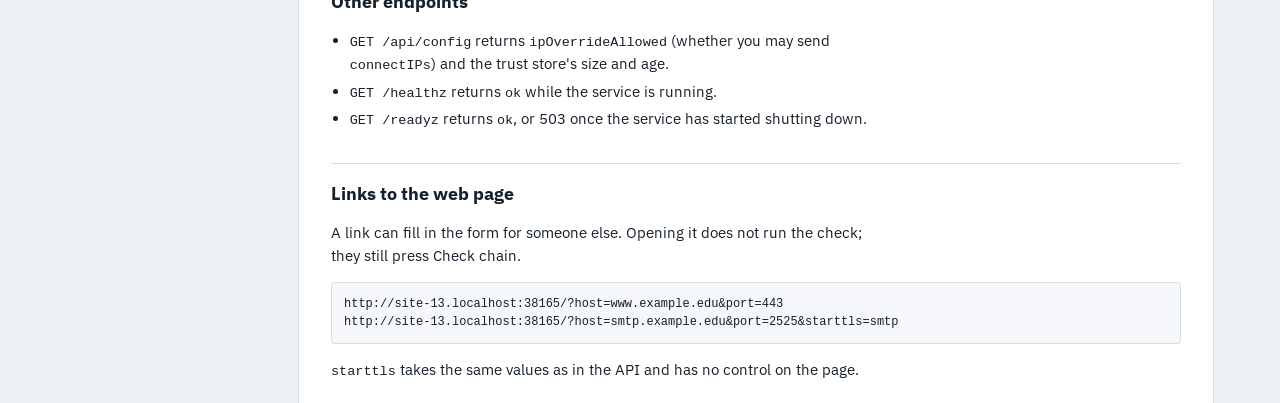
==== commit 82a2ef23: "Serve favicon.ico and apple-touch-icon.png drawn in the theme colours Browsers and tools that don't " ====
--- a/web/help.html
+++ b/web/help.html
@@ -5,7 +5,9 @@
   <meta name="viewport" content="width=device-width, initial-scale=1">
   <title>API help | CA Chain Check</title>
   <meta name="description" content="How to use the CA Chain Check API to check a server's TLS certificate chain from scripts.">
+  <link rel="icon" href="favicon.ico" sizes="16x16 32x32 48x48">
   <link rel="icon" href="favicon.svg" type="image/svg+xml">
+  <link rel="apple-touch-icon" href="apple-touch-icon.png">
   <link rel="preload" href="fonts/plex/ibm-plex-sans-latin-400-normal.woff2?v=1" as="font" type="font/woff2" crossorigin>
   <link rel="stylesheet" href="styles.css">
   <link rel="stylesheet" href="theme.css">
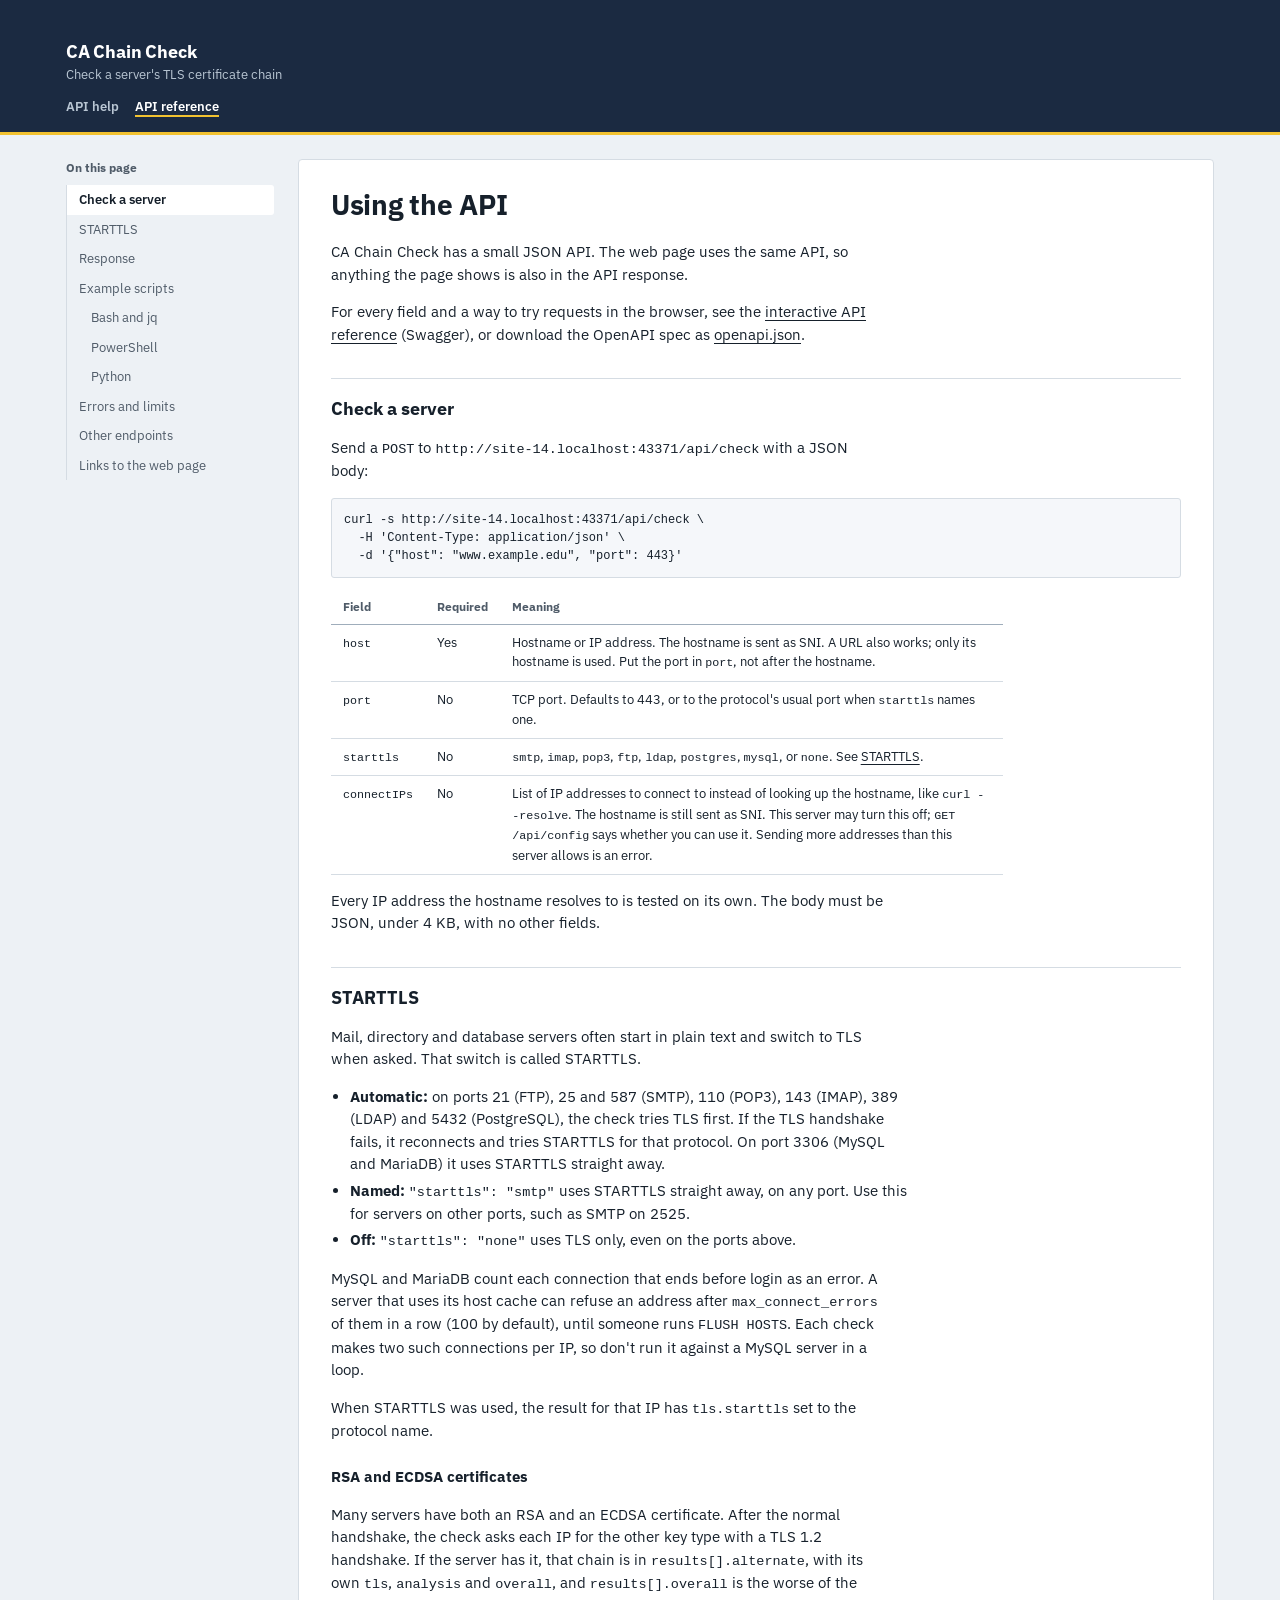
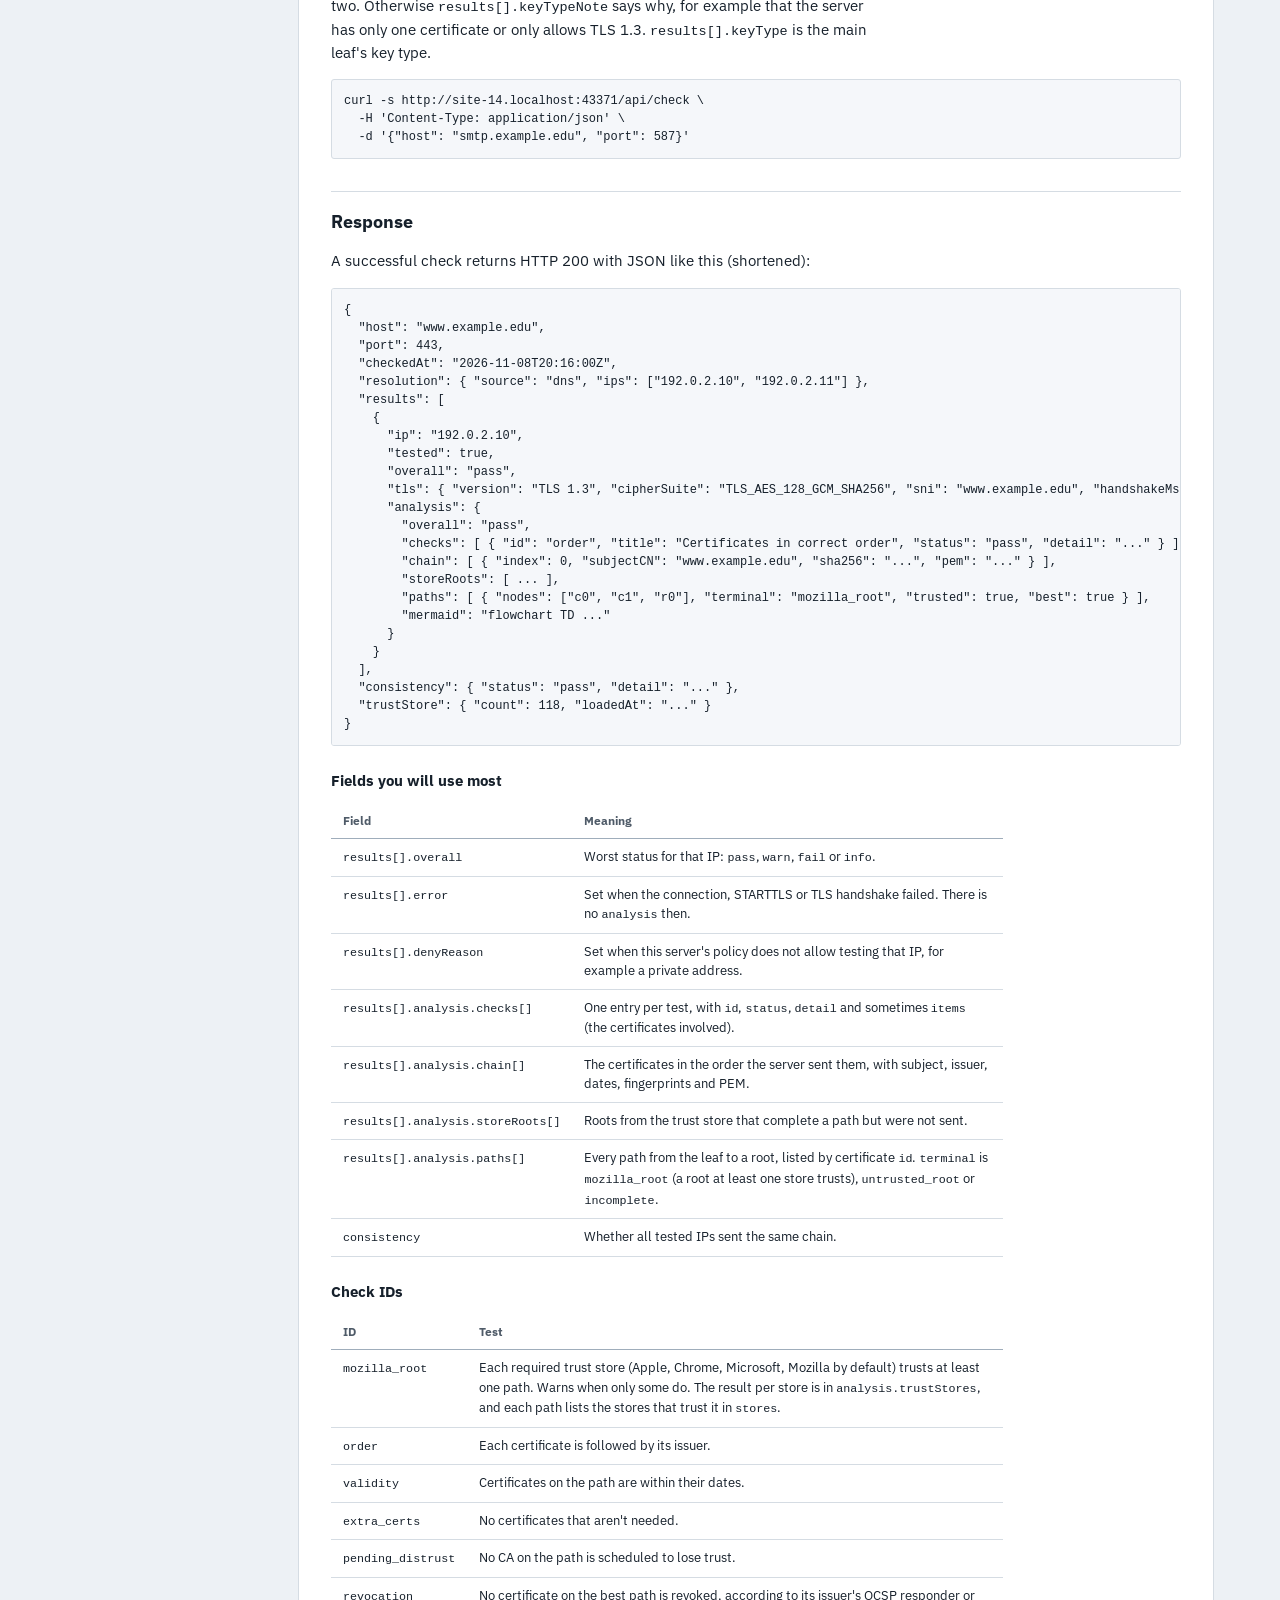
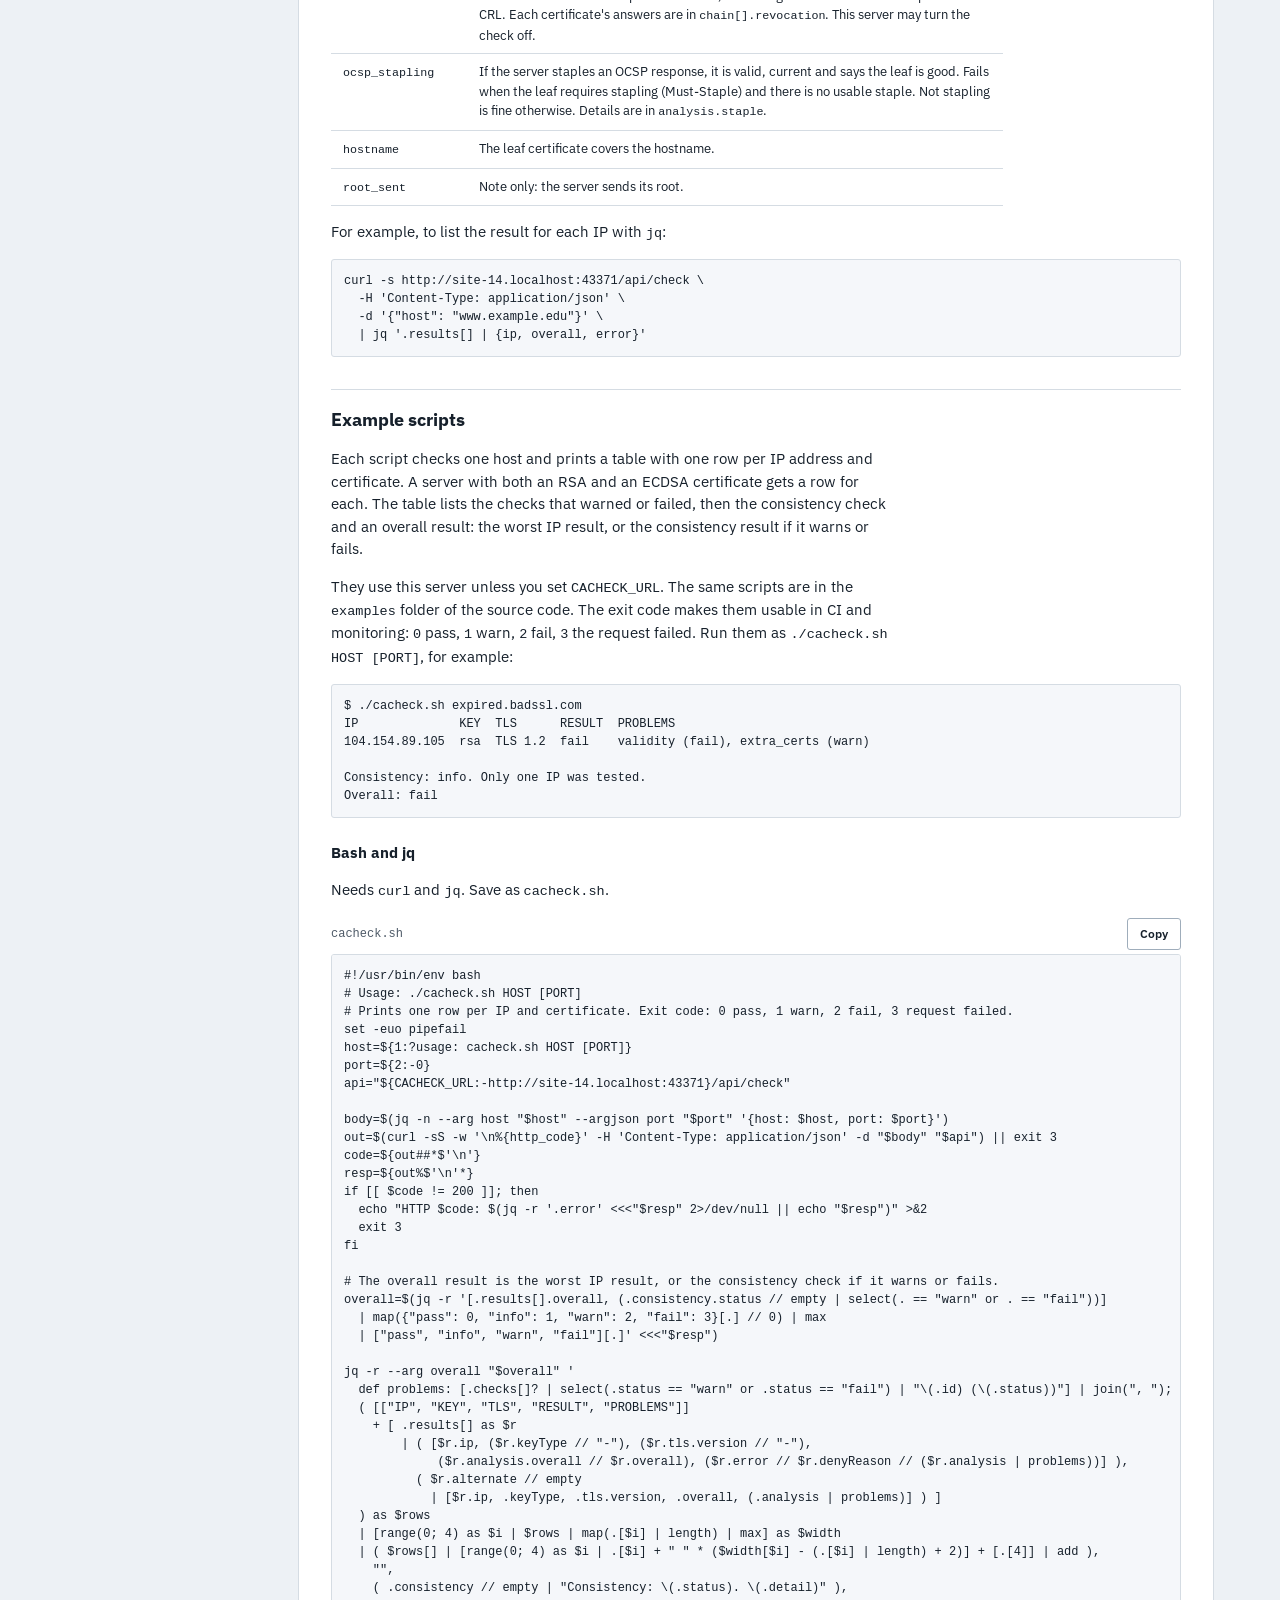
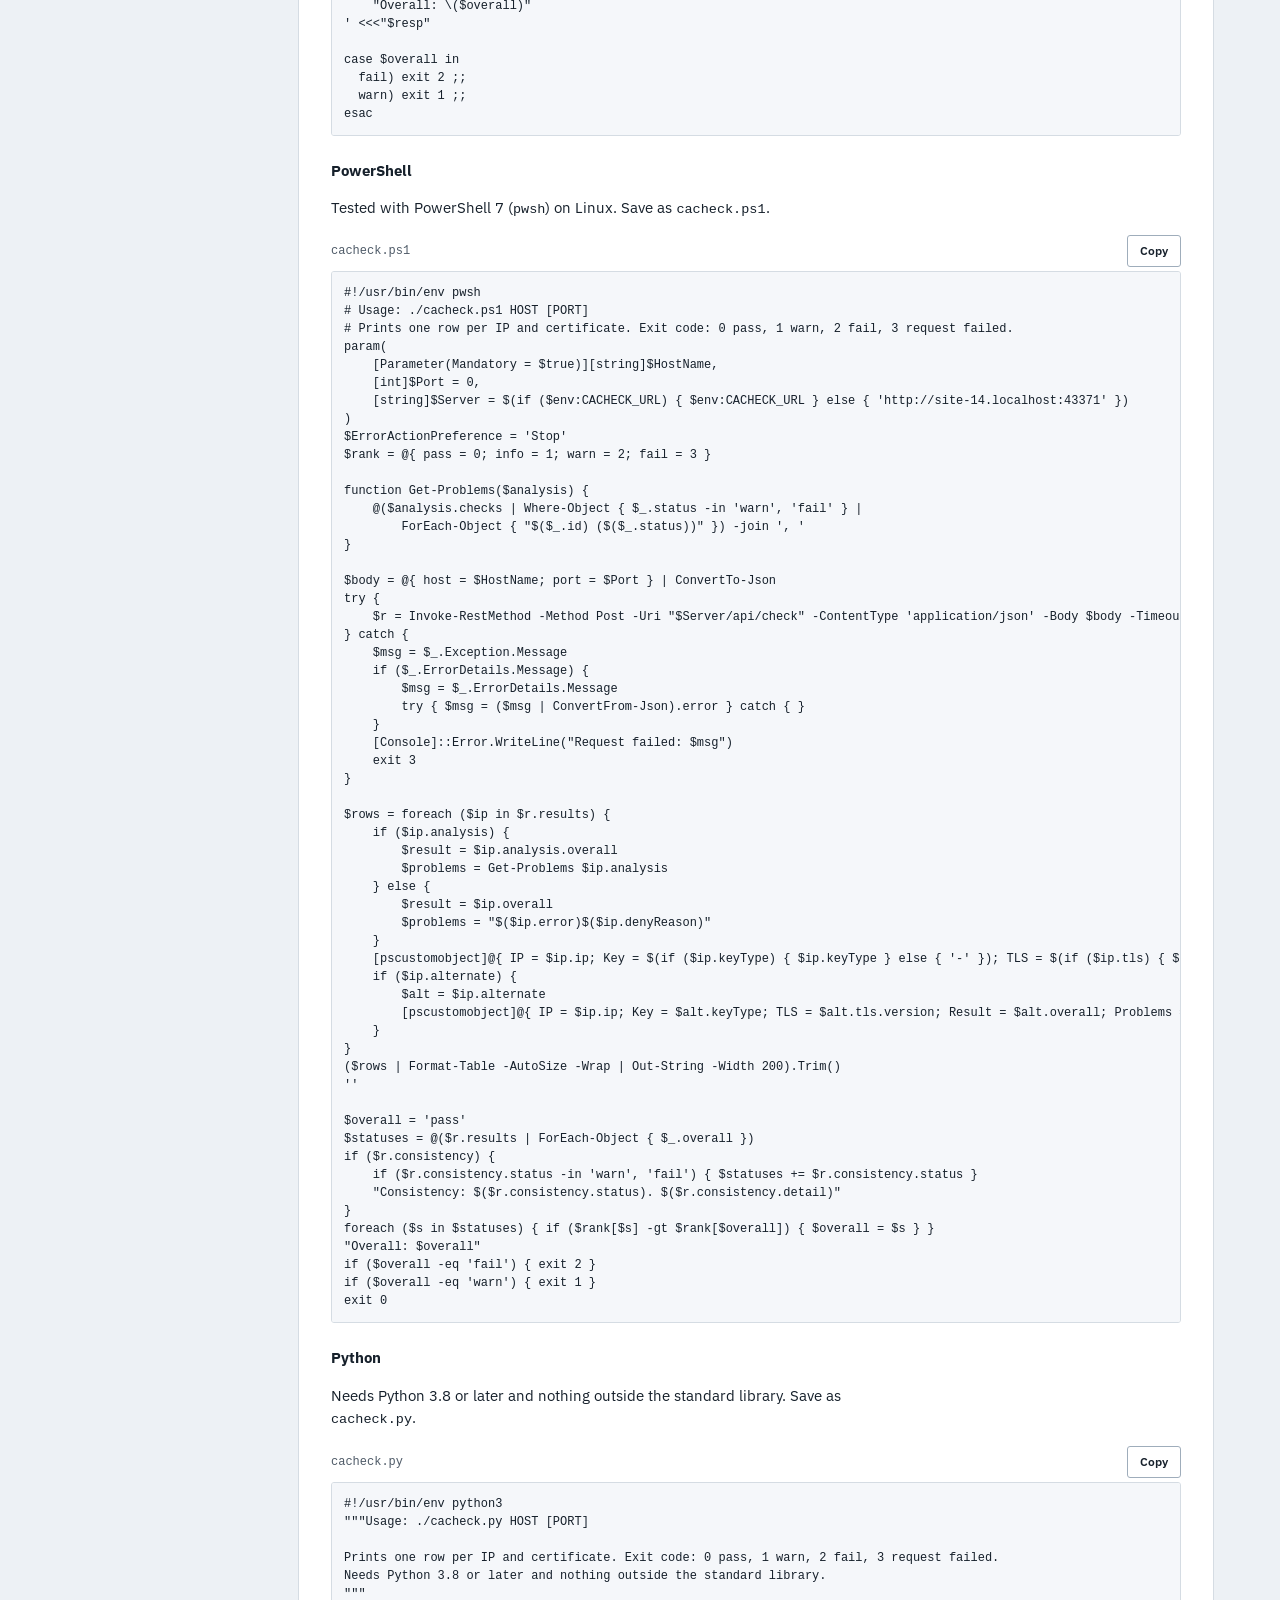
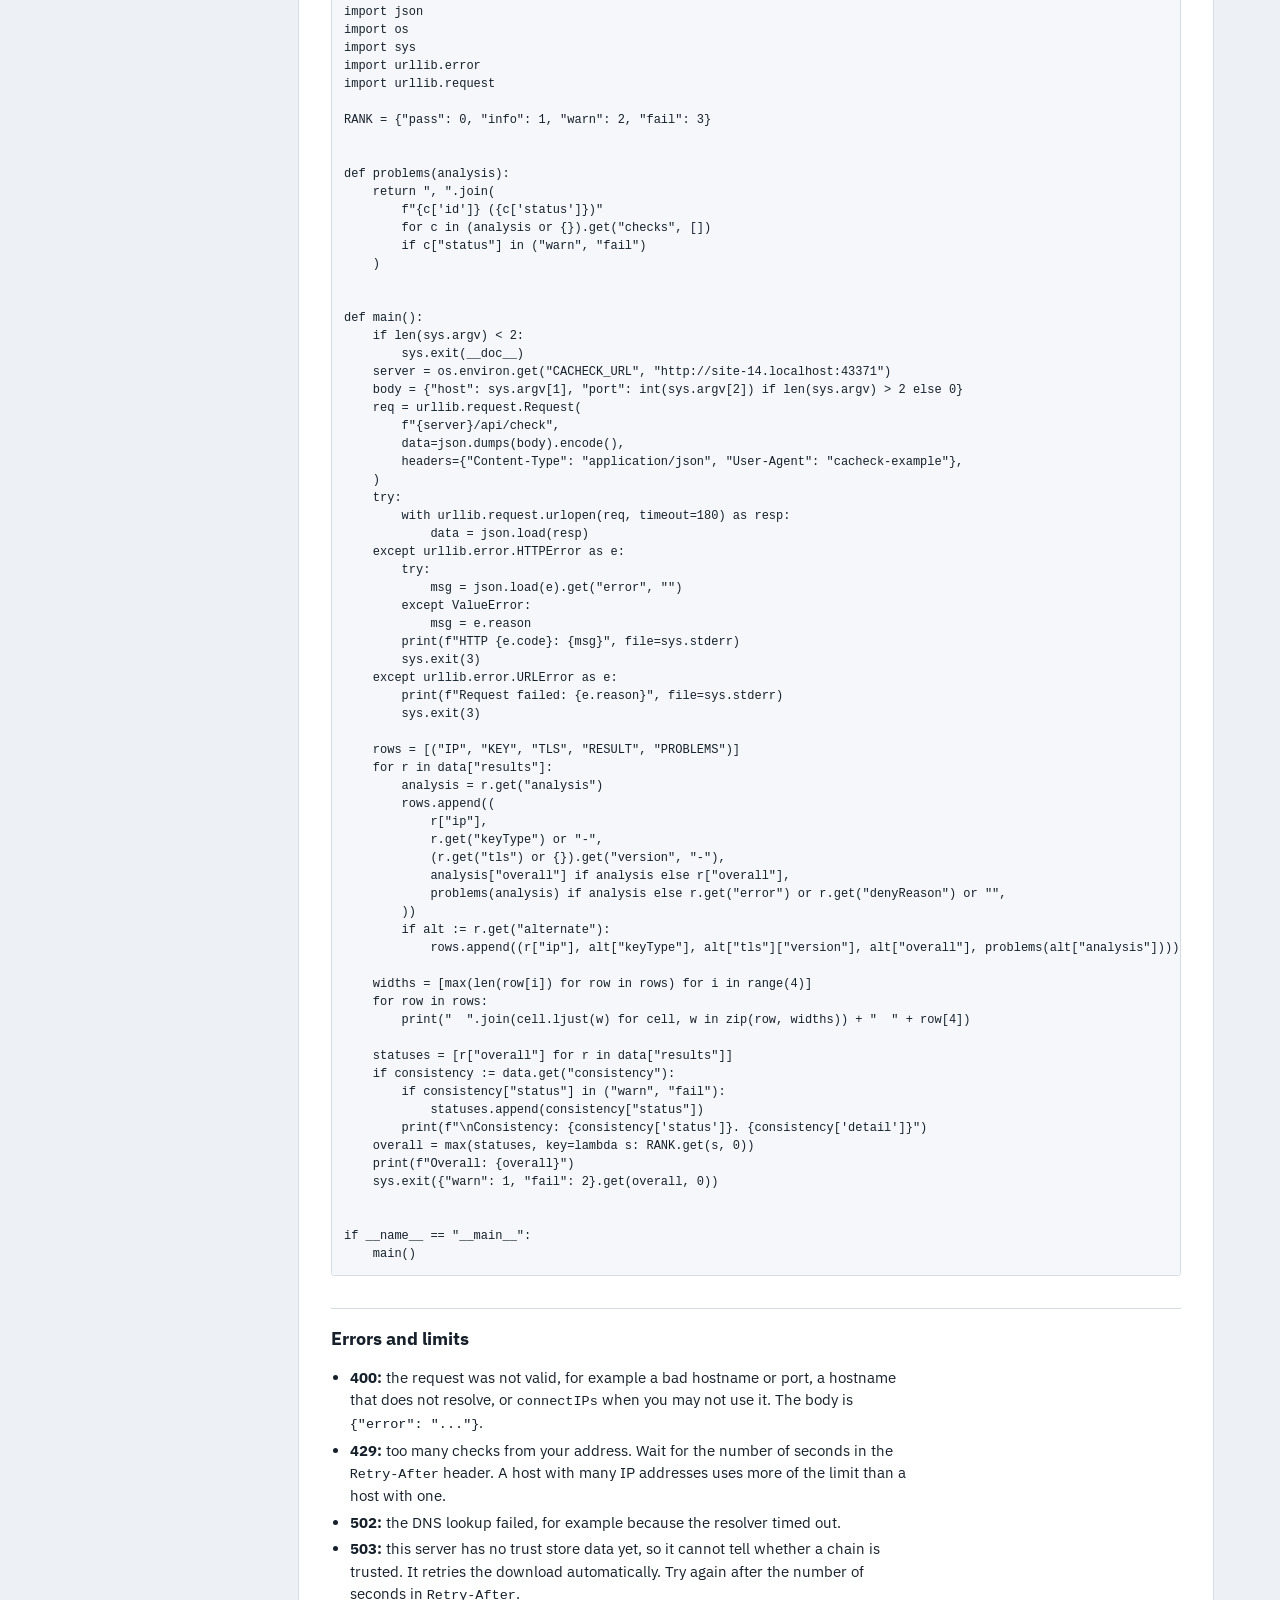
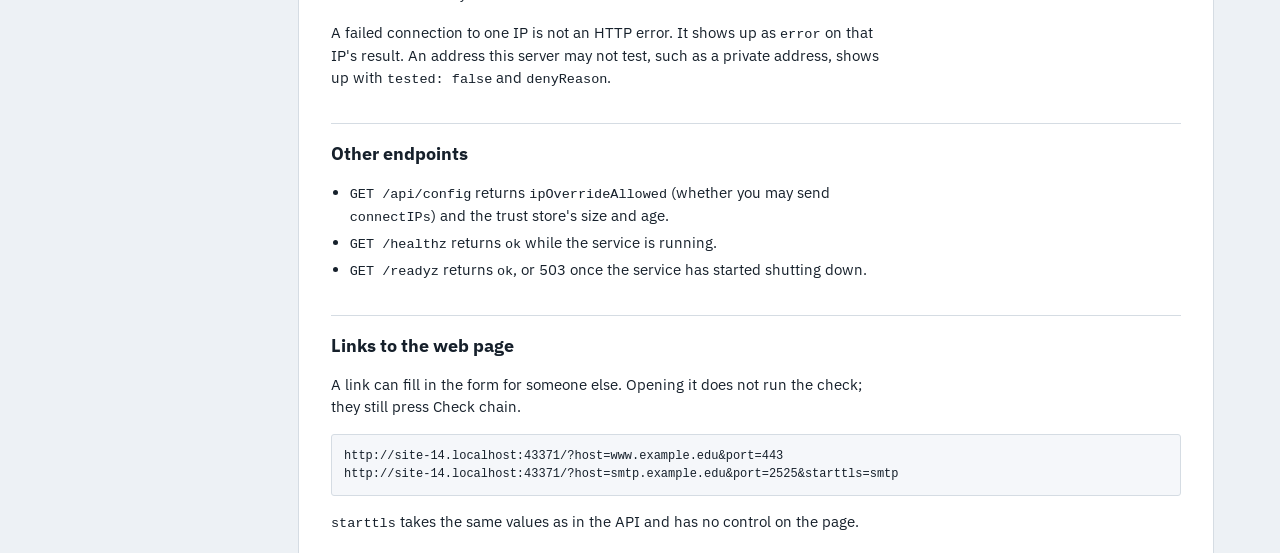
==== commit acec9113: "Add MySQL and MariaDB STARTTLS starttls "mysql" reads the server greeting and sends an SSLRequest wh" ====
--- a/web/help.html
+++ b/web/help.html
@@ -65,7 +65,7 @@
         <tbody>
           <tr><td><code>host</code></td><td>Yes</td><td>Hostname or IP address. The hostname is sent as SNI. A URL also works; only its hostname is used. Put the port in <code>port</code>, not after the hostname.</td></tr>
           <tr><td><code>port</code></td><td>No</td><td>TCP port. Defaults to 443, or to the protocol's usual port when <code>starttls</code> names one.</td></tr>
-          <tr><td><code>starttls</code></td><td>No</td><td><code>smtp</code>, <code>imap</code>, <code>pop3</code>, <code>ftp</code>, <code>ldap</code>, <code>postgres</code>, or <code>none</code>. See <a href="#starttls">STARTTLS</a>.</td></tr>
+          <tr><td><code>starttls</code></td><td>No</td><td><code>smtp</code>, <code>imap</code>, <code>pop3</code>, <code>ftp</code>, <code>ldap</code>, <code>postgres</code>, <code>mysql</code>, or <code>none</code>. See <a href="#starttls">STARTTLS</a>.</td></tr>
           <tr><td><code>connectIPs</code></td><td>No</td><td>List of IP addresses to connect to instead of looking up the hostname, like <code>curl --resolve</code>. The hostname is still sent as SNI. This server may turn this off; <code>GET /api/config</code> says whether you can use it. Sending more addresses than this server allows is an error.</td></tr>
         </tbody>
       </table>
@@ -74,10 +74,11 @@
       <h2 id="starttls">STARTTLS</h2>
       <p>Mail, directory and database servers often start in plain text and switch to TLS when asked. That switch is called STARTTLS.</p>
       <ul>
-        <li><strong>Automatic:</strong> on ports 21 (FTP), 25 and 587 (SMTP), 110 (POP3), 143 (IMAP), 389 (LDAP) and 5432 (PostgreSQL), the check tries TLS first. If the TLS handshake fails, it reconnects and tries STARTTLS for that protocol.</li>
+        <li><strong>Automatic:</strong> on ports 21 (FTP), 25 and 587 (SMTP), 110 (POP3), 143 (IMAP), 389 (LDAP) and 5432 (PostgreSQL), the check tries TLS first. If the TLS handshake fails, it reconnects and tries STARTTLS for that protocol. On port 3306 (MySQL and MariaDB) it uses STARTTLS straight away.</li>
         <li><strong>Named:</strong> <code>"starttls": "smtp"</code> uses STARTTLS straight away, on any port. Use this for servers on other ports, such as SMTP on 2525.</li>
         <li><strong>Off:</strong> <code>"starttls": "none"</code> uses TLS only, even on the ports above.</li>
       </ul>
+      <p>MySQL and MariaDB count each connection that ends before login as an error. A server that uses its host cache can refuse an address after <code>max_connect_errors</code> of them in a row (100 by default), until someone runs <code>FLUSH HOSTS</code>. Each check makes two such connections per IP, so don't run it against a MySQL server in a loop.</p>
       <p>When STARTTLS was used, the result for that IP has <code>tls.starttls</code> set to the protocol name.</p>
 
       <h3>RSA and ECDSA certificates</h3>
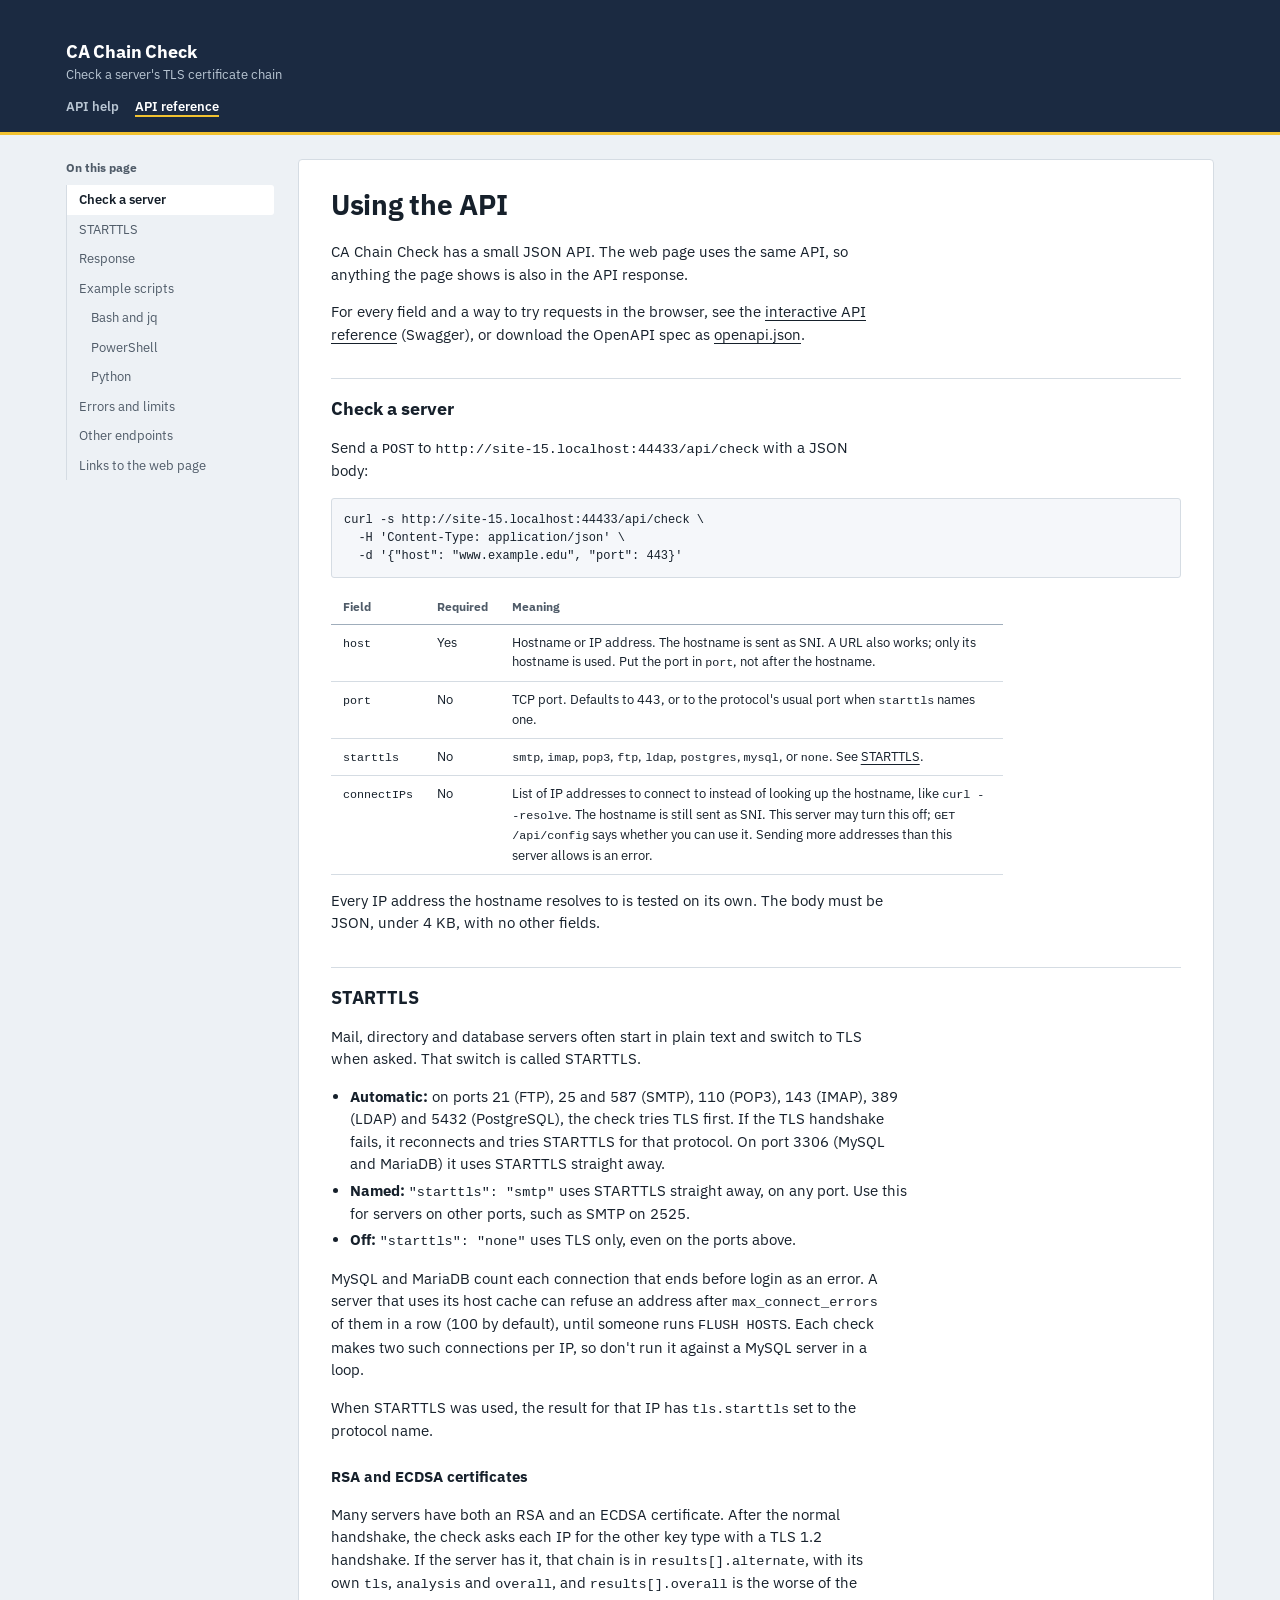
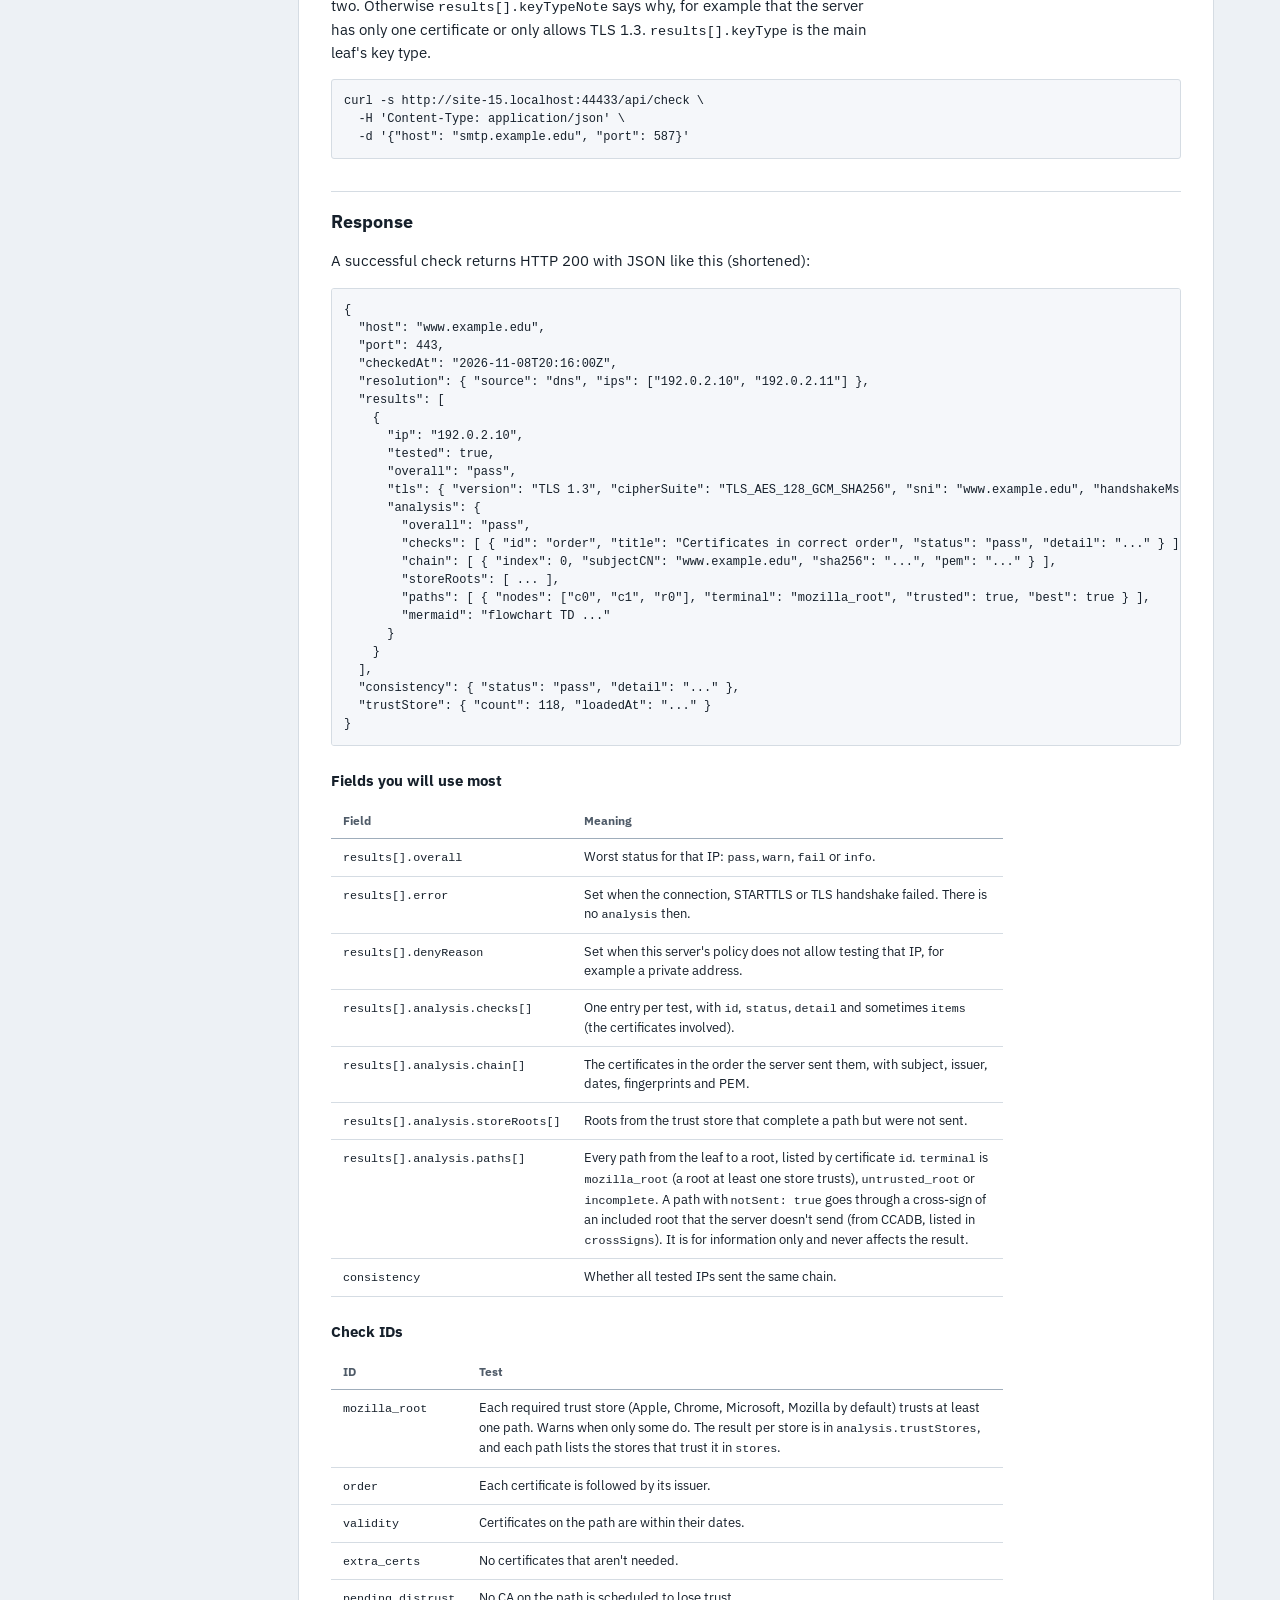
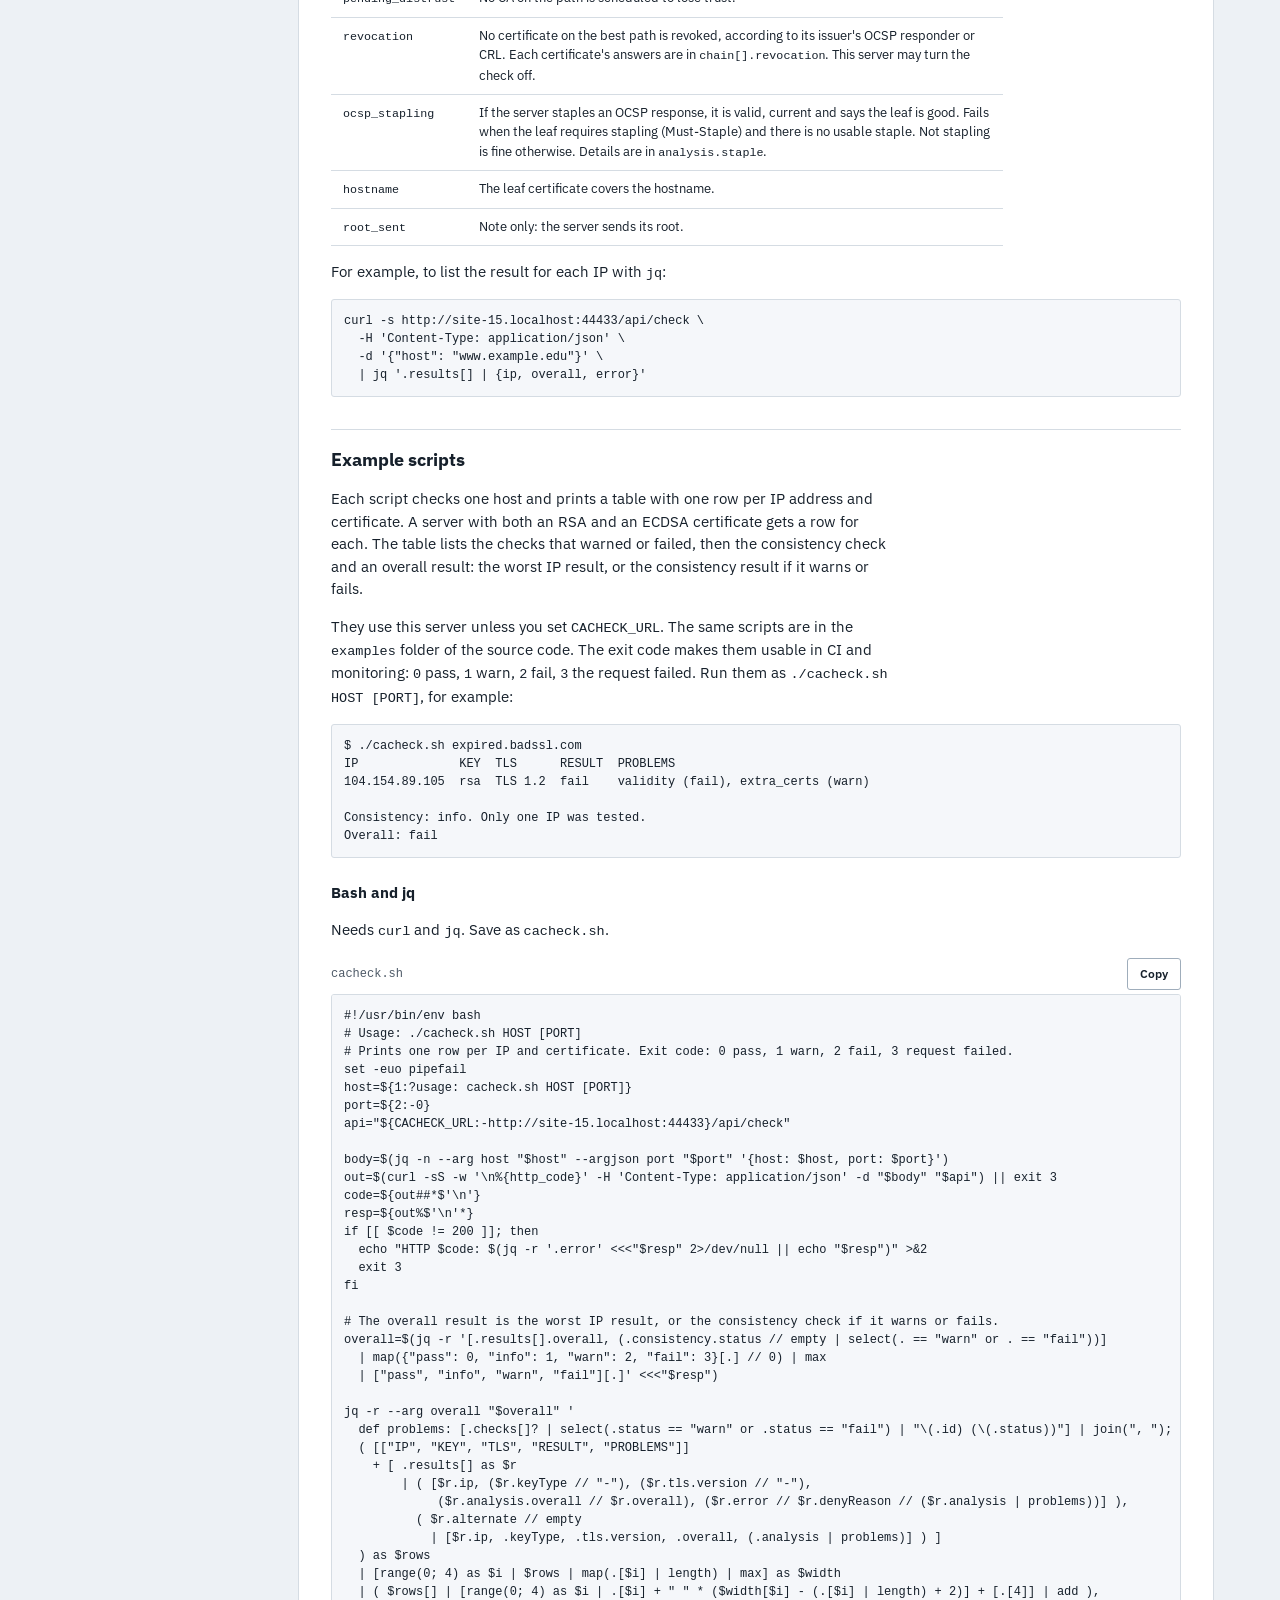
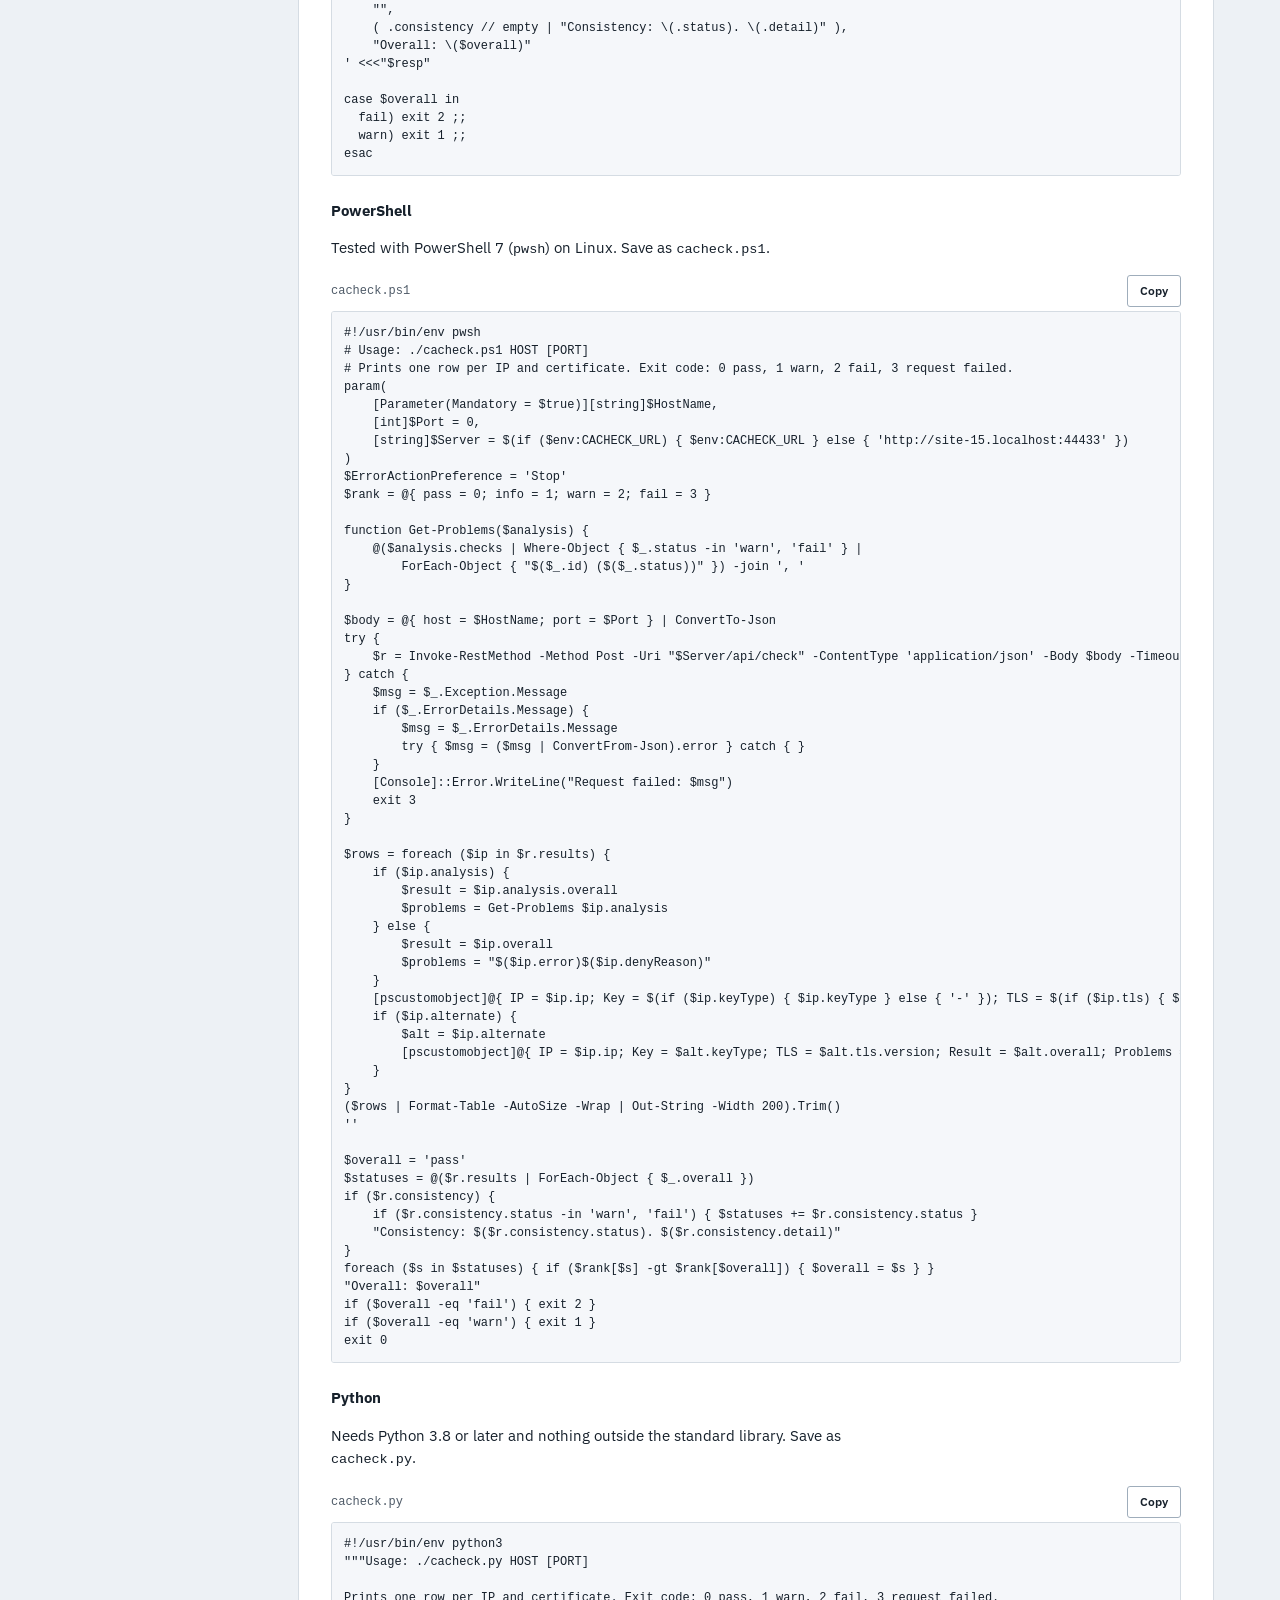
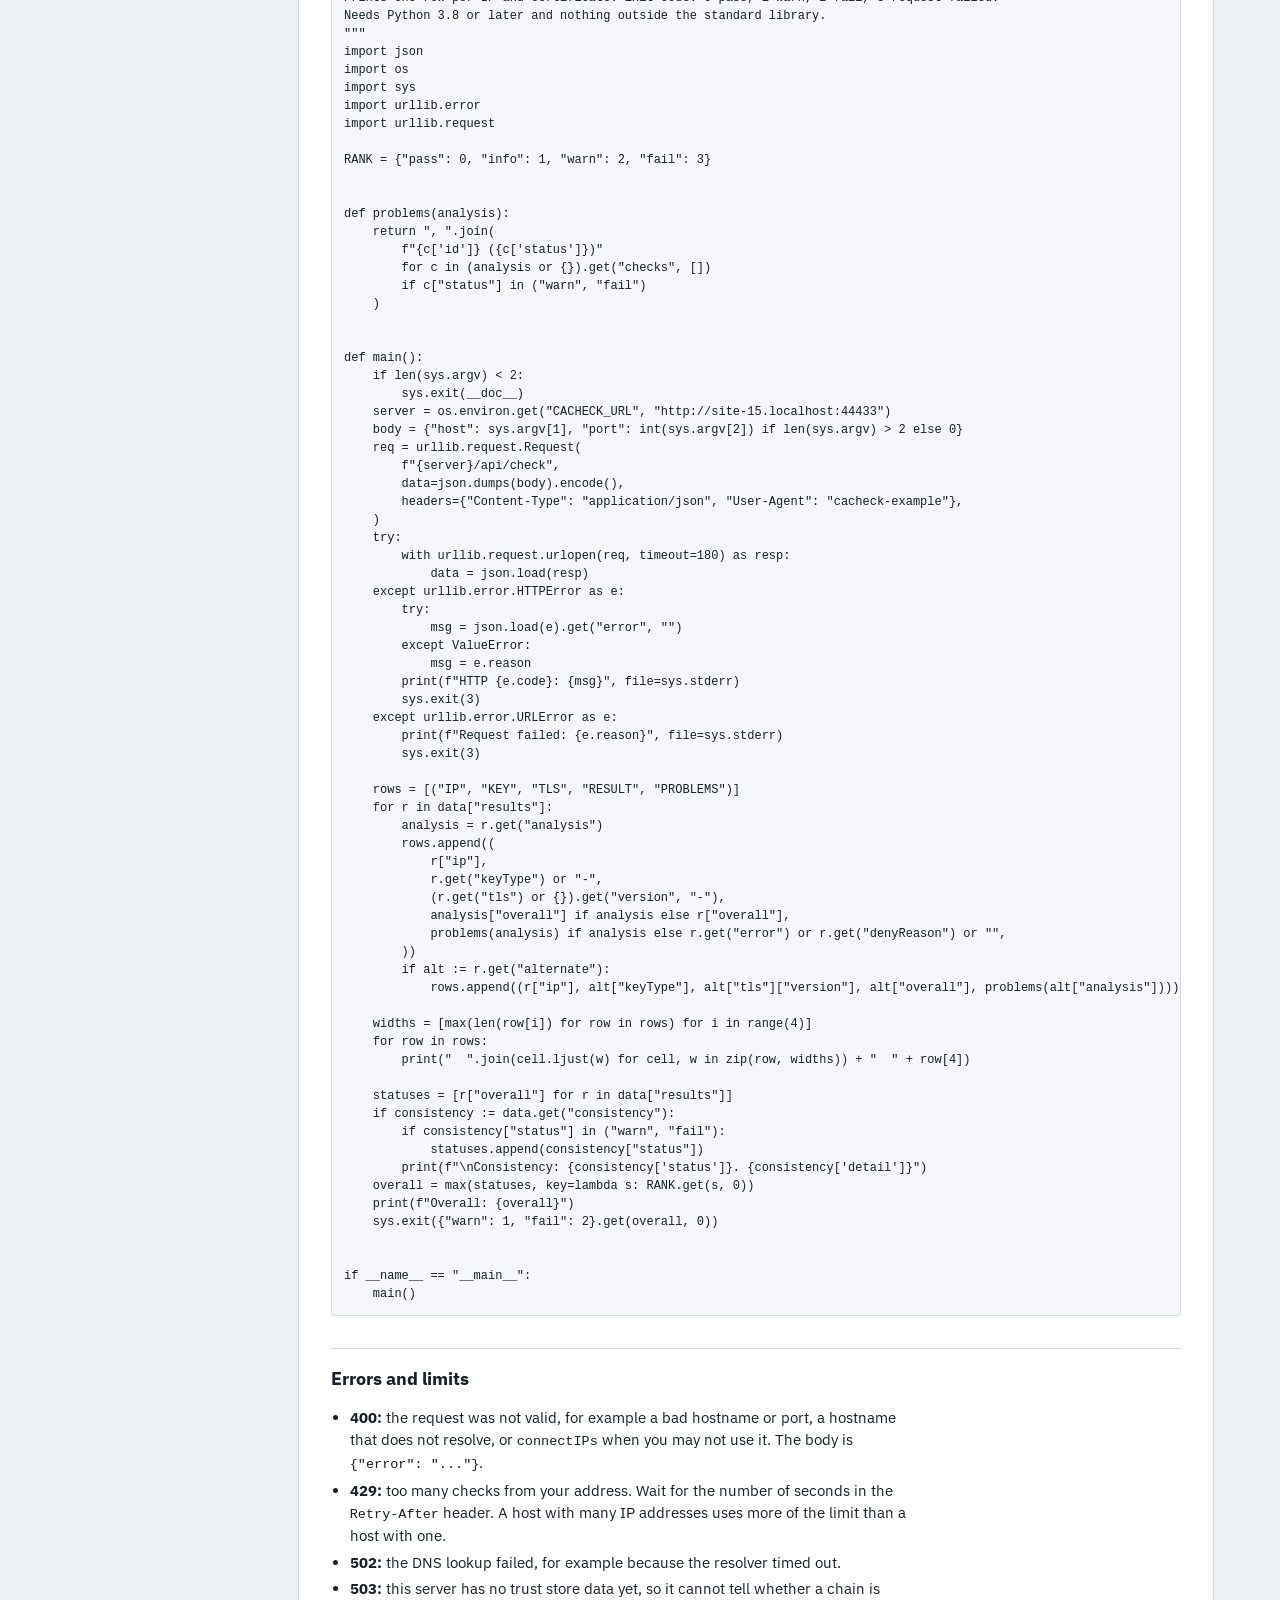
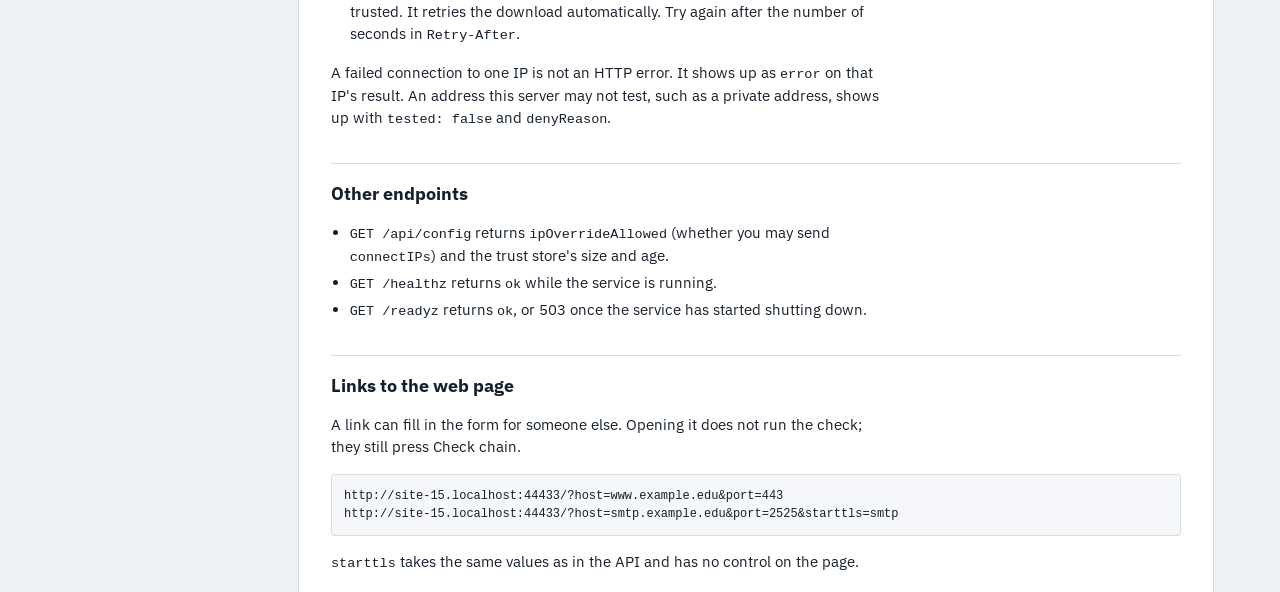
==== commit ca596e2e: "Show cross-signs of included roots that the server doesn't send Paths were built only from the certi" ====
--- a/web/help.html
+++ b/web/help.html
@@ -124,7 +124,7 @@
           <tr><td><code>results[].analysis.checks[]</code></td><td>One entry per test, with <code>id</code>, <code>status</code>, <code>detail</code> and sometimes <code>items</code> (the certificates involved).</td></tr>
           <tr><td><code>results[].analysis.chain[]</code></td><td>The certificates in the order the server sent them, with subject, issuer, dates, fingerprints and PEM.</td></tr>
           <tr><td><code>results[].analysis.storeRoots[]</code></td><td>Roots from the trust store that complete a path but were not sent.</td></tr>
-          <tr><td><code>results[].analysis.paths[]</code></td><td>Every path from the leaf to a root, listed by certificate <code>id</code>. <code>terminal</code> is <code>mozilla_root</code> (a root at least one store trusts), <code>untrusted_root</code> or <code>incomplete</code>.</td></tr>
+          <tr><td><code>results[].analysis.paths[]</code></td><td>Every path from the leaf to a root, listed by certificate <code>id</code>. <code>terminal</code> is <code>mozilla_root</code> (a root at least one store trusts), <code>untrusted_root</code> or <code>incomplete</code>. A path with <code>notSent: true</code> goes through a cross-sign of an included root that the server doesn't send (from CCADB, listed in <code>crossSigns</code>). It is for information only and never affects the result.</td></tr>
           <tr><td><code>consistency</code></td><td>Whether all tested IPs sent the same chain.</td></tr>
         </tbody>
       </table>
